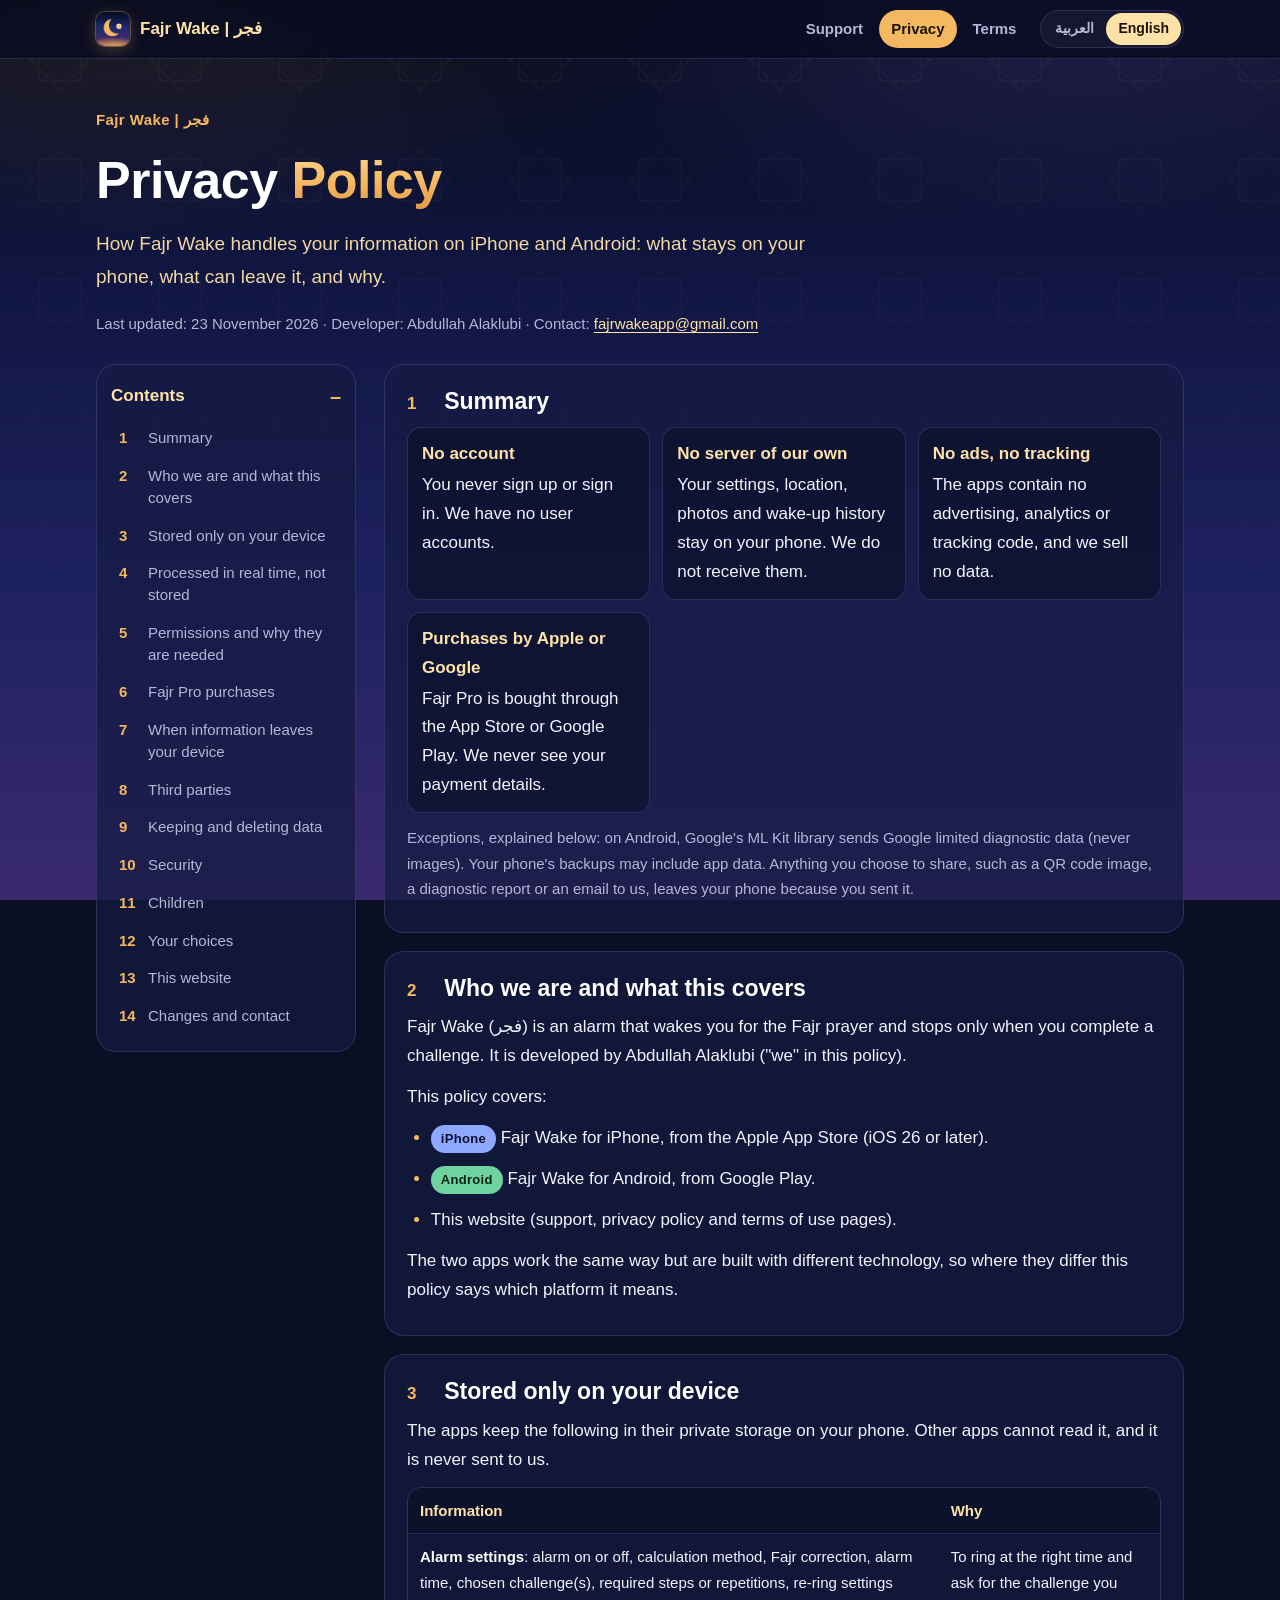
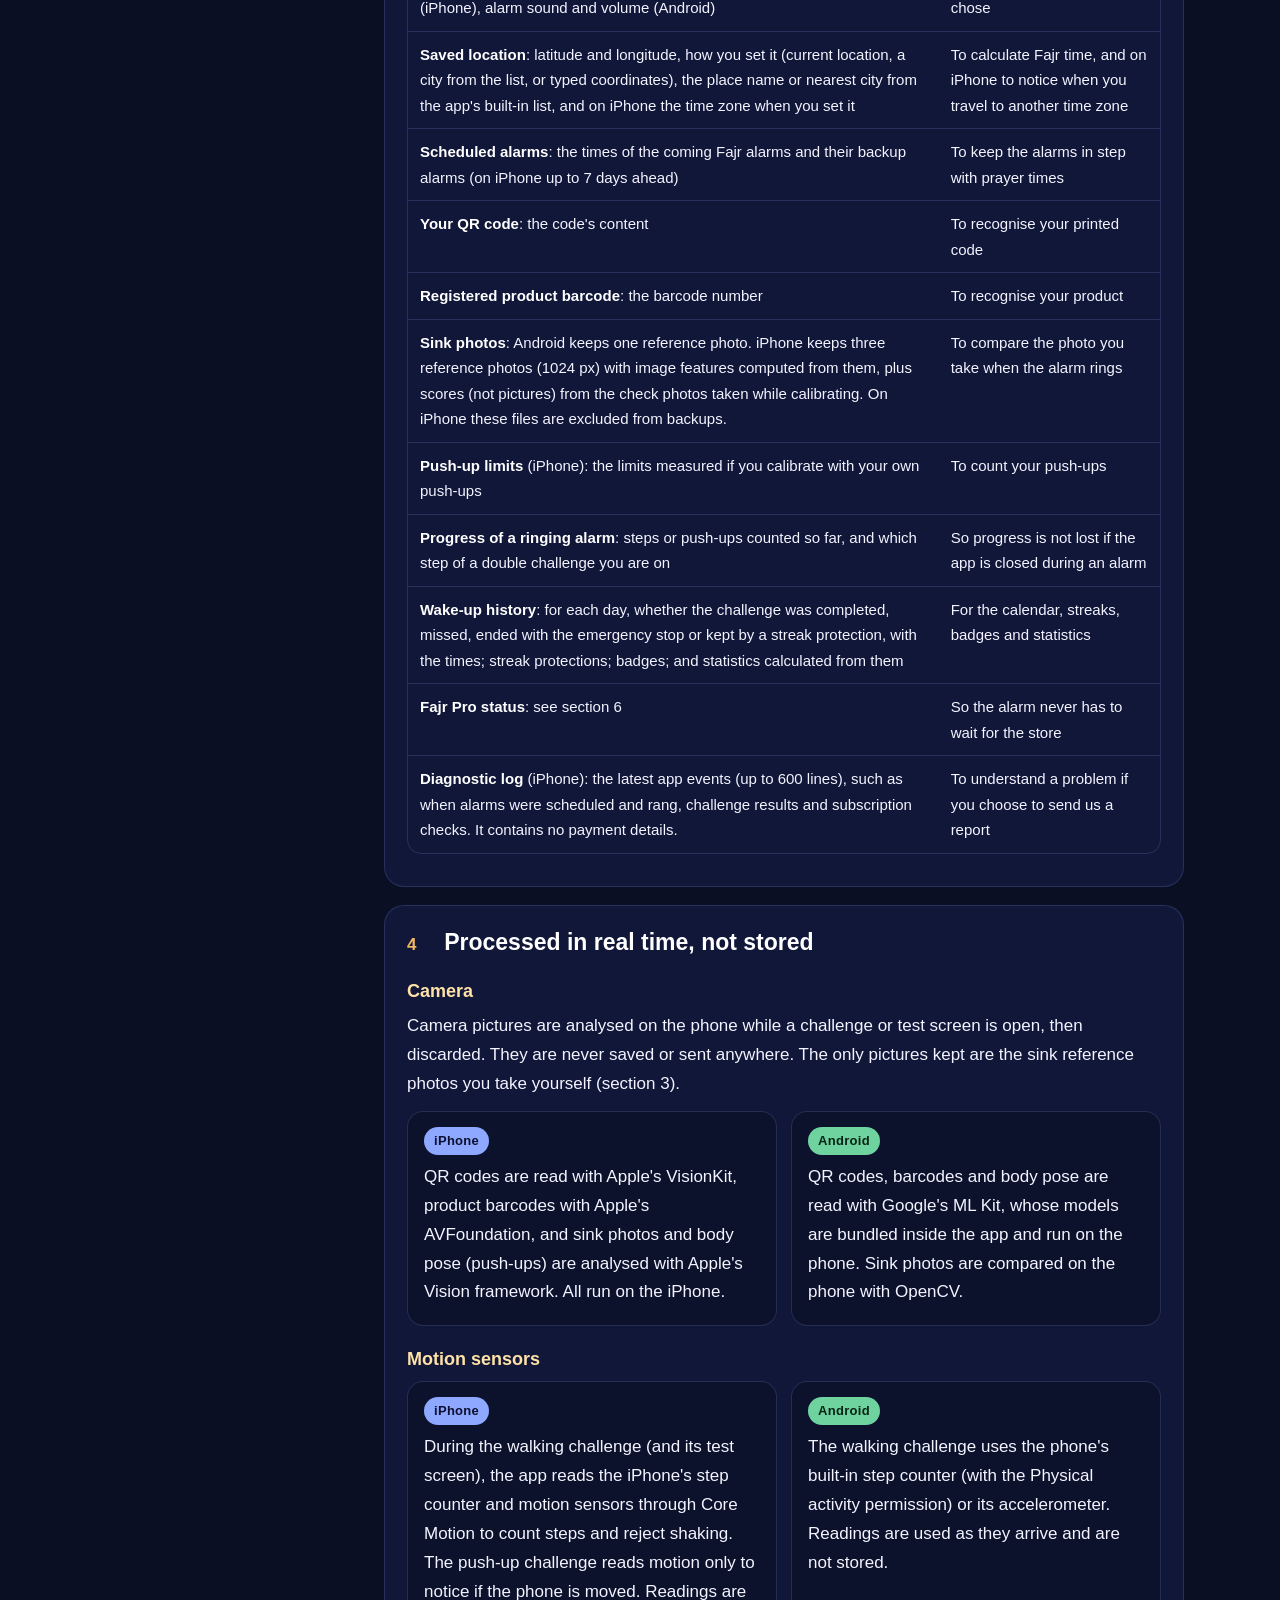
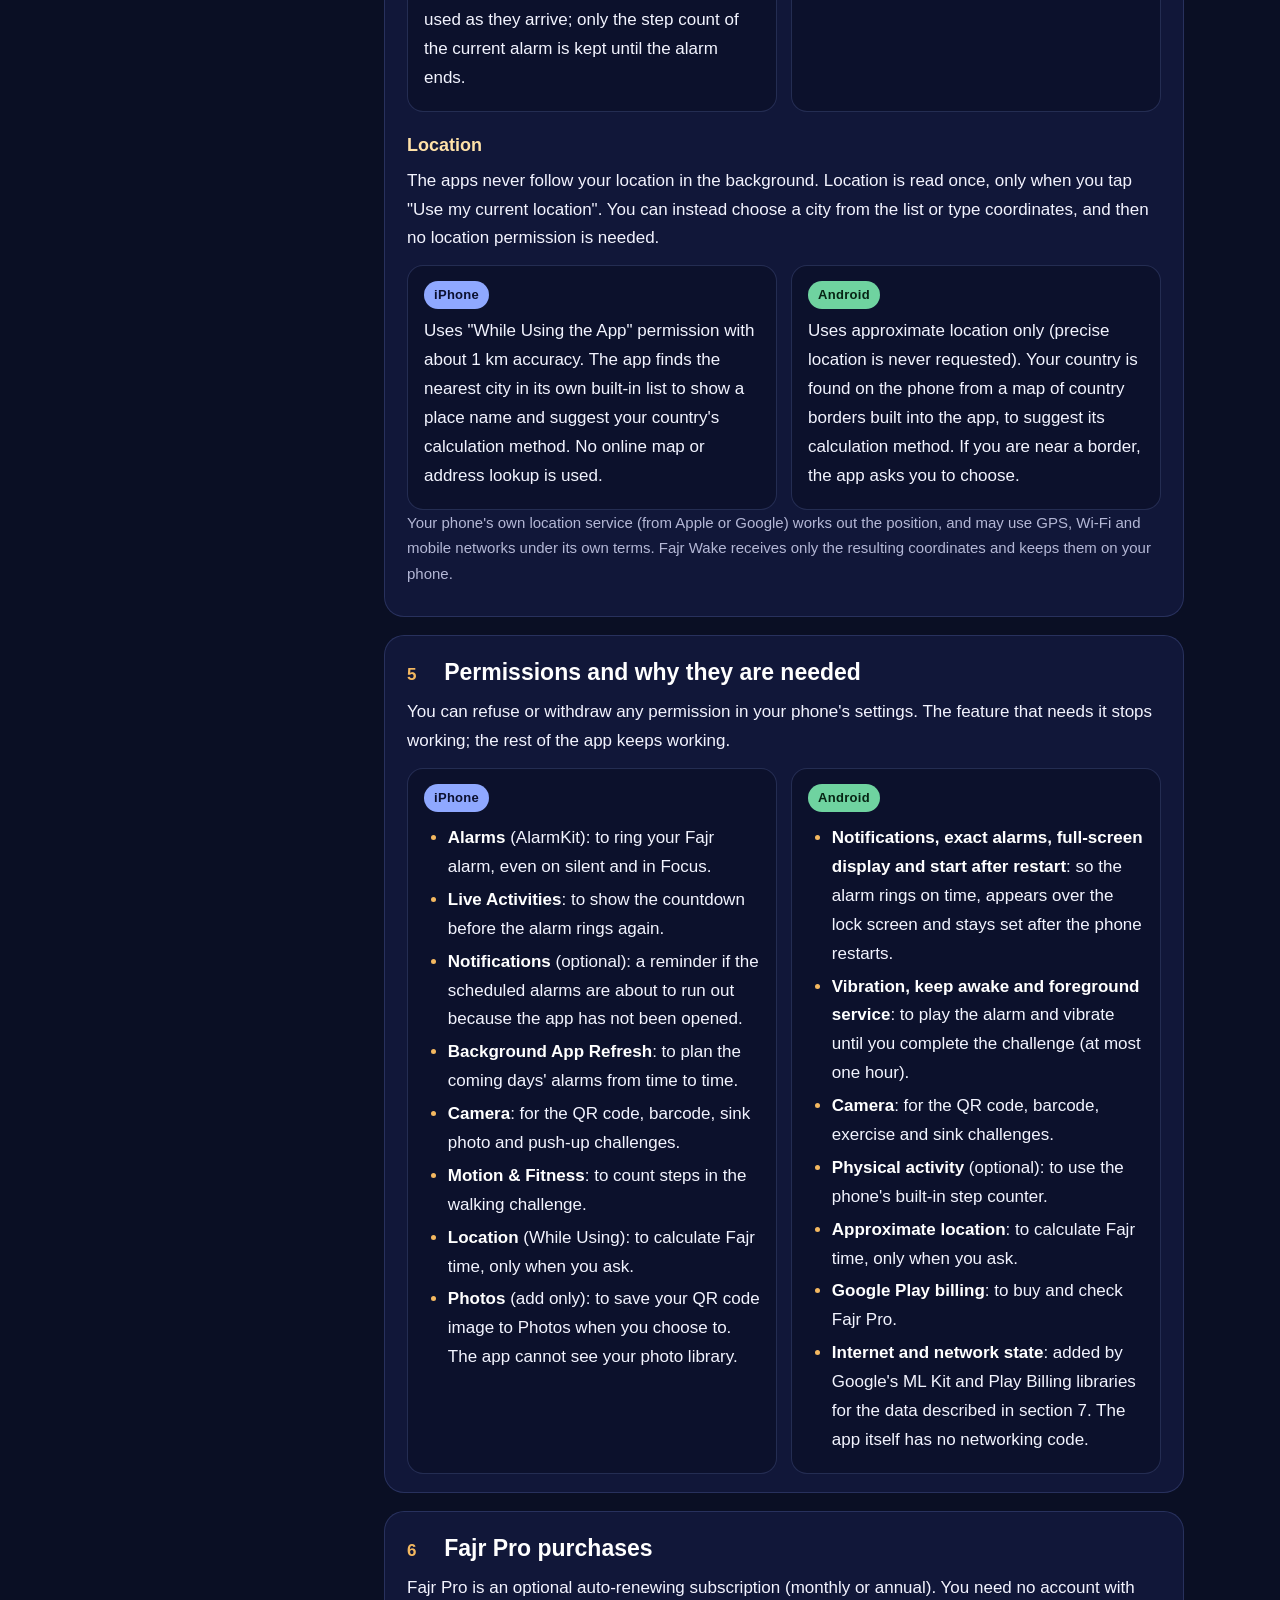
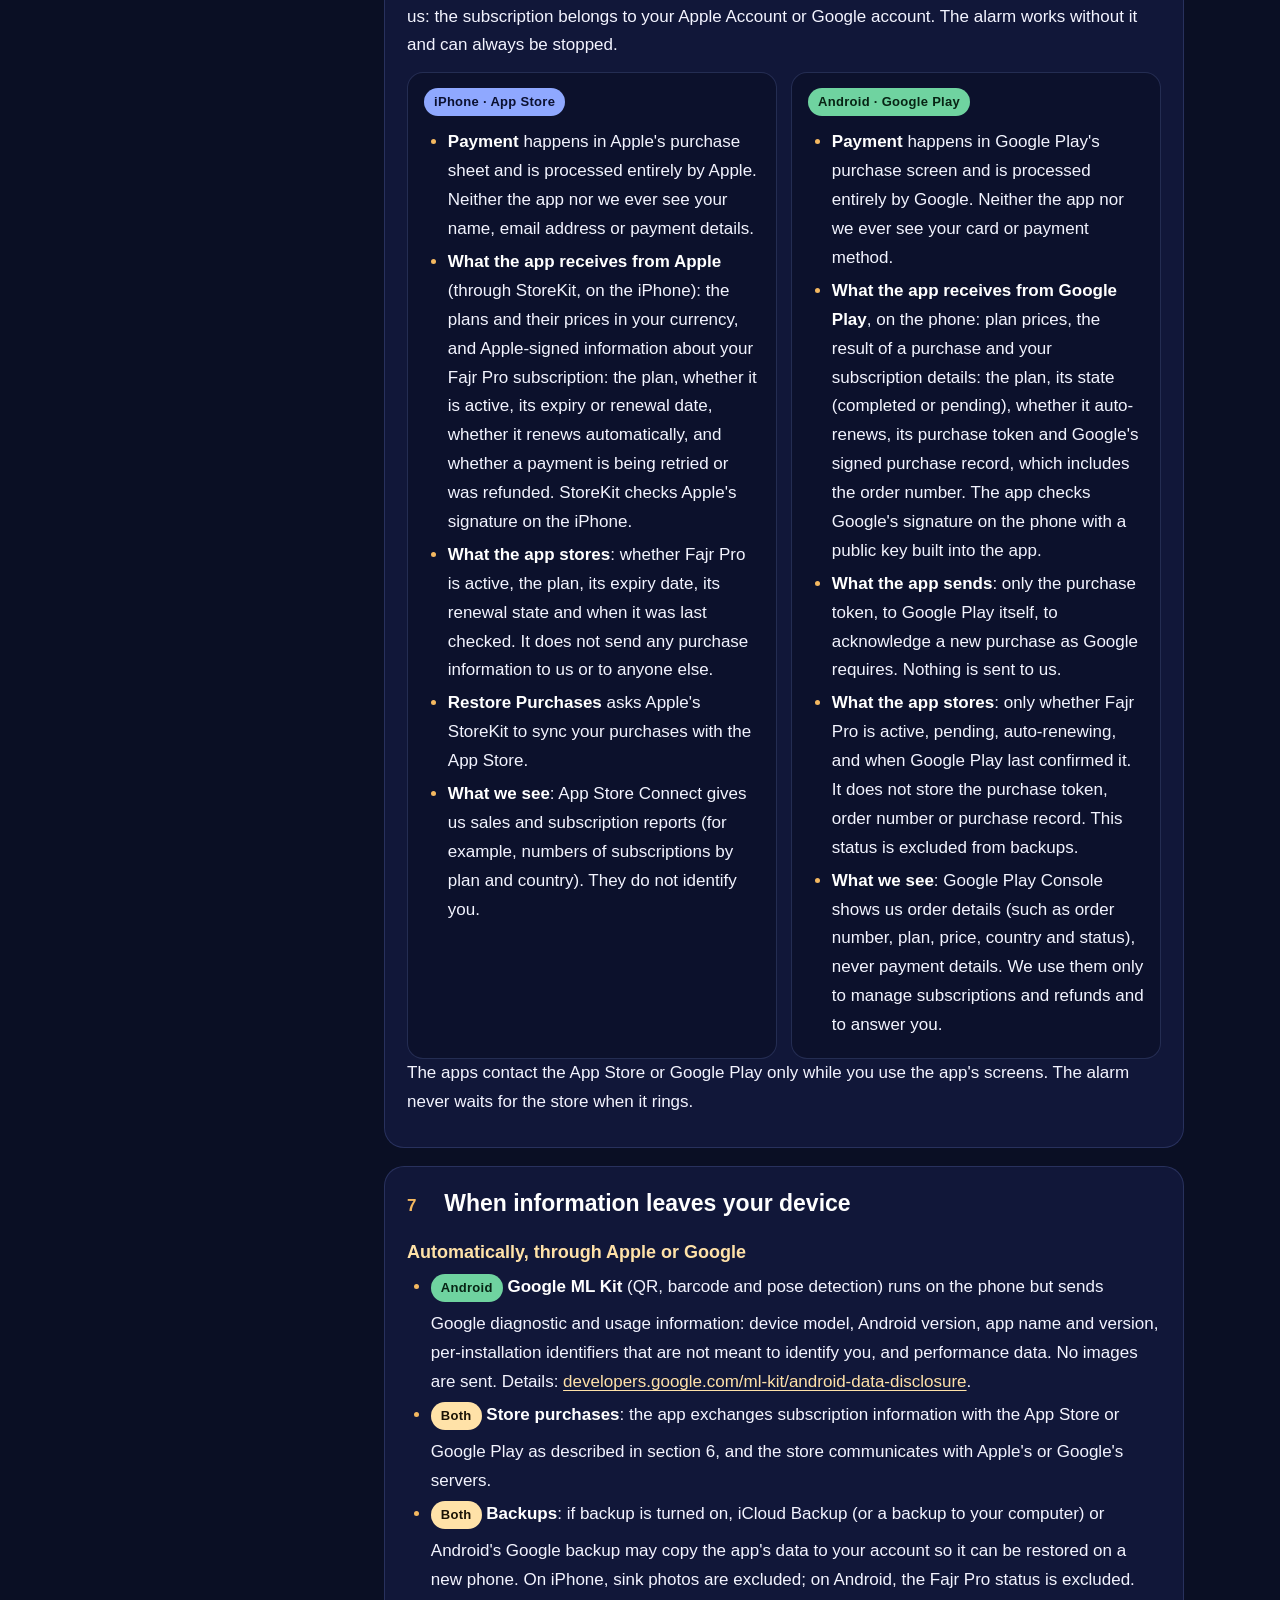
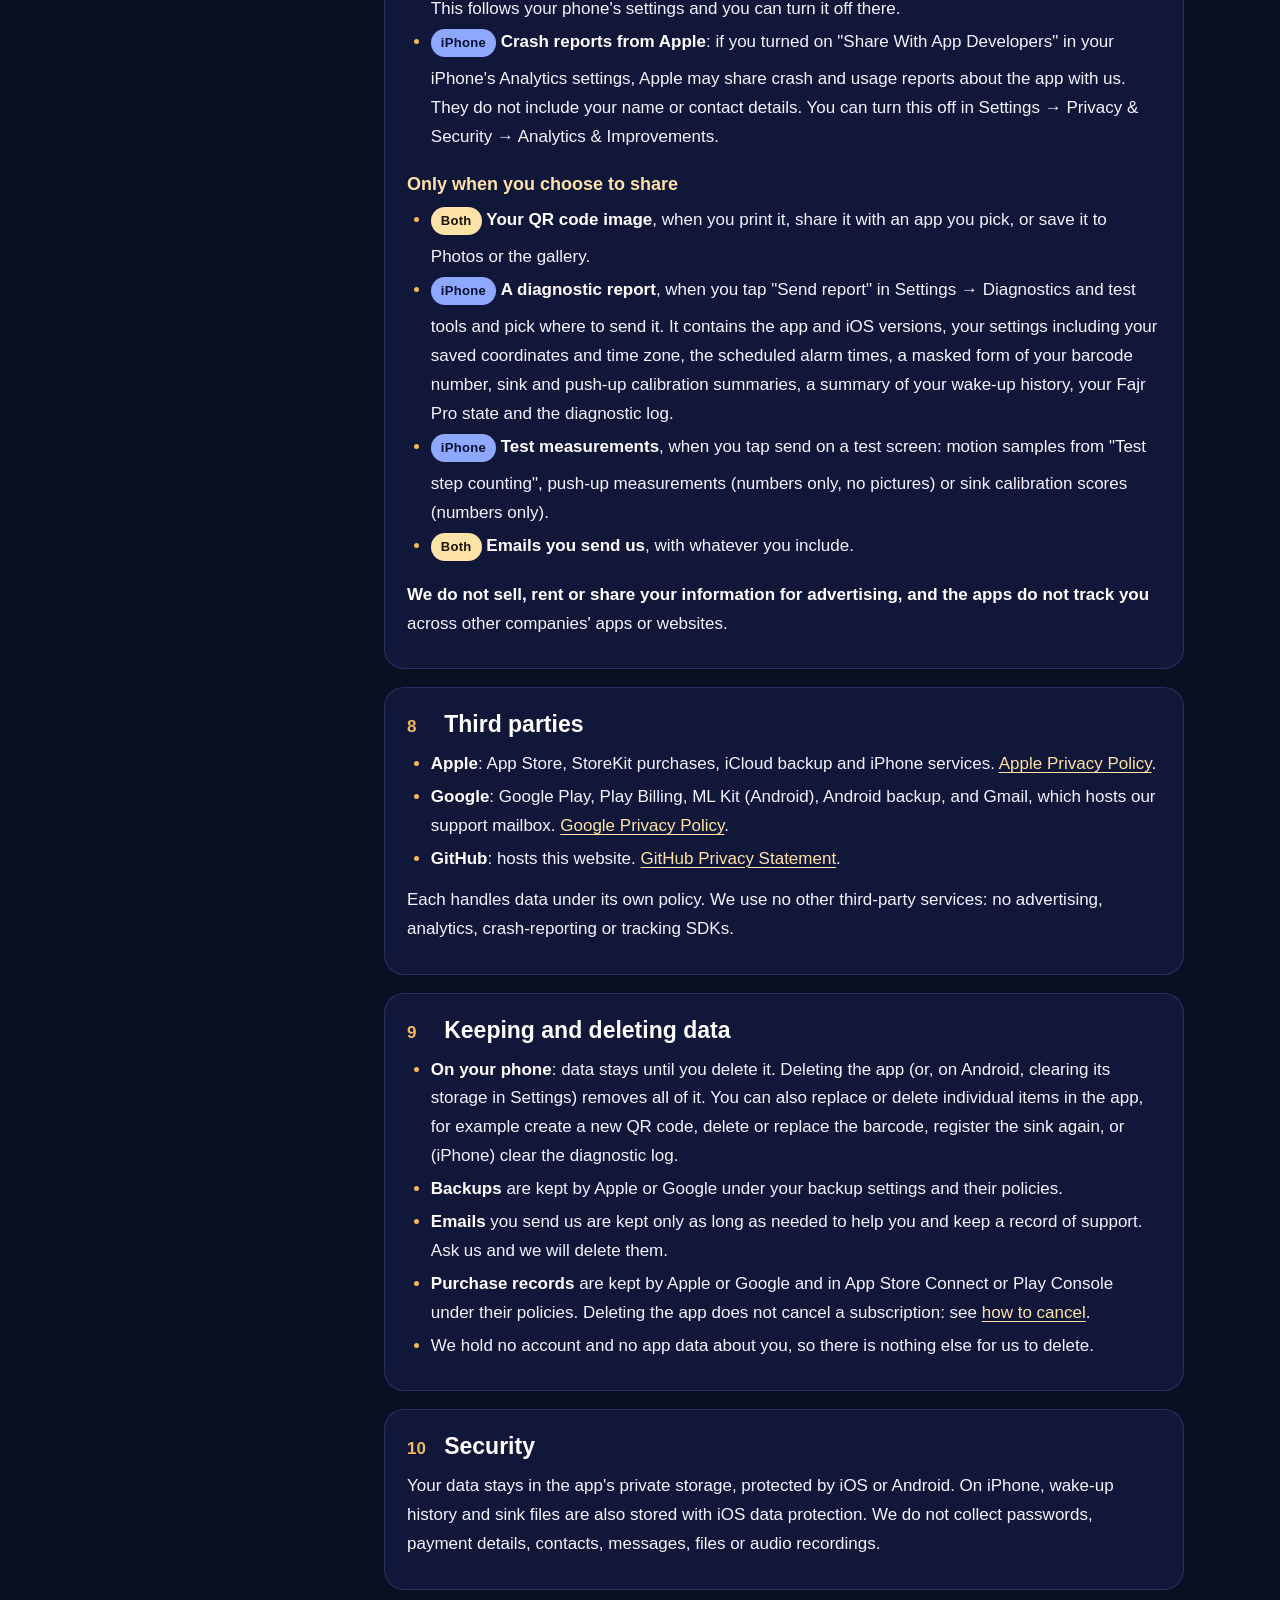
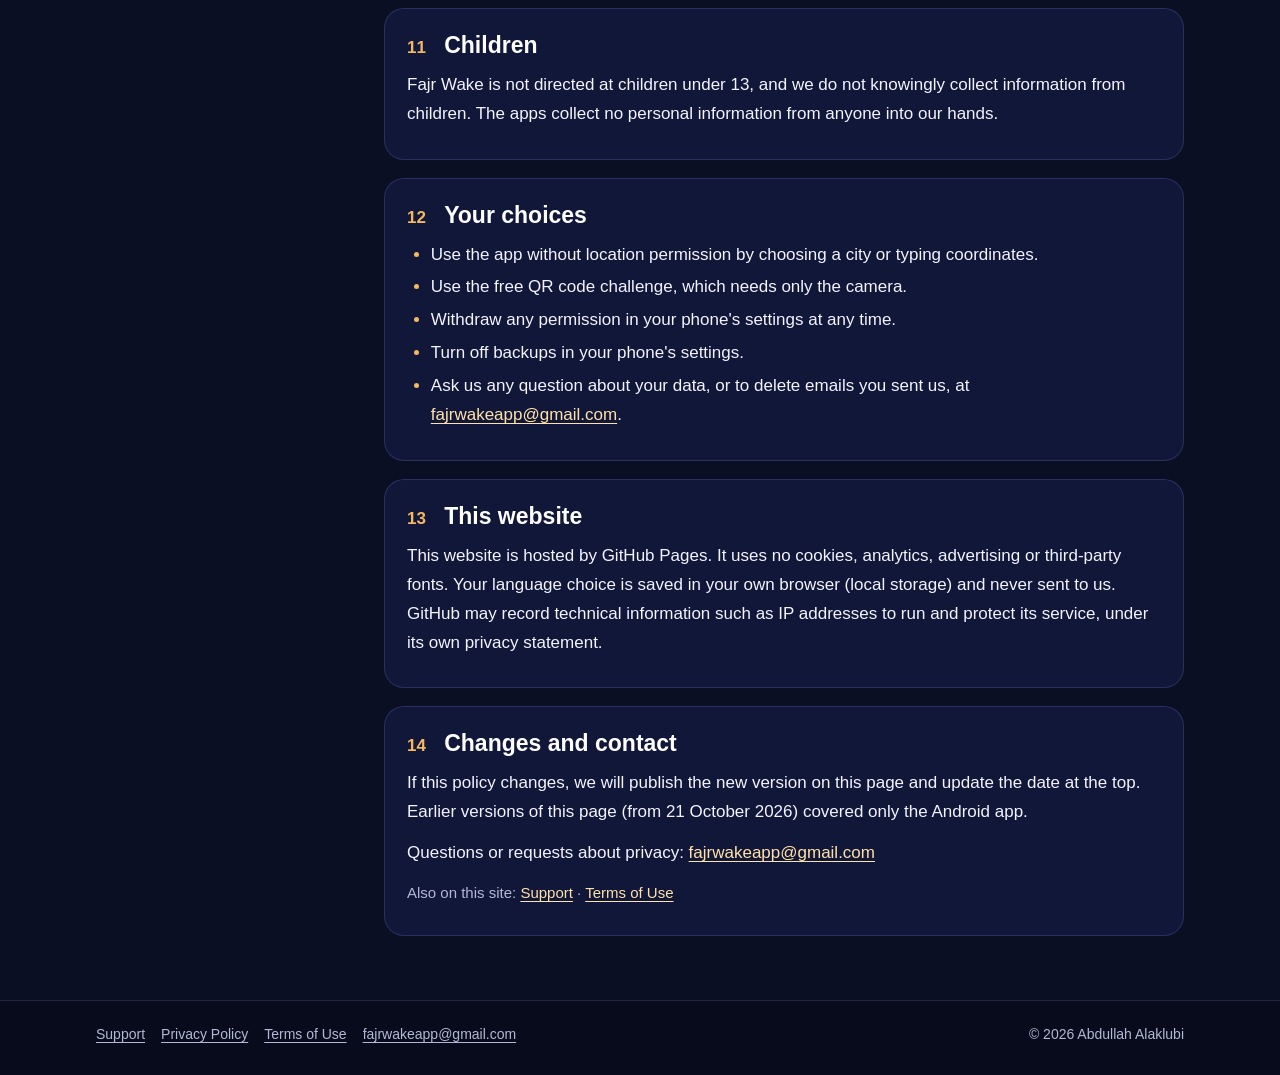
==== privacy/index.html @ 9ce24b2f "Website: support page, iPhone + Android privacy policy, terms of use - /support/: setup, the five ch" ====
<!doctype html>
<html lang="en" dir="ltr" class="no-js" data-title-en="Privacy Policy · Fajr Wake" data-title-ar="سياسة الخصوصية · فجر">
<head>
<meta charset="utf-8">
<meta name="viewport" content="width=device-width, initial-scale=1">
<title>Privacy Policy · Fajr Wake | سياسة الخصوصية · فجر</title>
<meta name="description" content="Privacy policy of Fajr Wake (فجر), the Fajr prayer alarm for iPhone and Android. سياسة الخصوصية لتطبيق منبه فجر على الآيفون وأندرويد.">
<meta name="theme-color" content="#0A0F24">
<link rel="canonical" href="https://abdullahjbnj.github.io/fajrwake-privacy/privacy/">
<link rel="icon" type="image/png" sizes="32x32" href="../assets/icon-32.png">
<link rel="apple-touch-icon" href="../assets/icon-180.png">
<link rel="stylesheet" href="../assets/site.css">
<script src="../assets/site.js"></script>
</head>
<body>
<a class="skip" href="#main"><span data-l="en">Skip to content</span><span data-l="ar" lang="ar">انتقل إلى المحتوى</span></a>
<header class="site-header">
  <div class="bar">
    <a class="brand" href="../" data-internal><img src="../assets/icon-180.png" alt="" width="34" height="34"><span>Fajr Wake <span aria-hidden="true">|</span> <span lang="ar">فجر</span></span></a>
    <nav class="nav" aria-label="Site">
      <a href="../support/" data-internal><span data-l="en">Support</span><span data-l="ar" lang="ar">الدعم</span></a>
      <a href="../privacy/" data-internal aria-current="page"><span data-l="en">Privacy</span><span data-l="ar" lang="ar">الخصوصية</span></a>
      <a href="../terms/" data-internal><span data-l="en">Terms</span><span data-l="ar" lang="ar">الشروط</span></a>
    </nav>
    <div class="lang-switch" role="group" aria-label="Language / اللغة">
      <button type="button" data-set-lang="ar" lang="ar">العربية</button><button type="button" data-set-lang="en" lang="en">English</button>
    </div>
  </div>
</header>

<main id="main">

<!-- ============================== ENGLISH ============================== -->
<div data-l="en" lang="en" dir="ltr">
<section class="hero">
  <p class="eyebrow">Fajr Wake | فجر</p>
  <h1>Privacy <em>Policy</em></h1>
  <p class="lead">How Fajr Wake handles your information on iPhone and Android: what stays on your phone, what can leave it, and why.</p>
  <p class="meta">Last updated: 23 November 2026 · Developer: Abdullah Alaklubi · Contact: <a href="mailto:fajrwakeapp@gmail.com">fajrwakeapp@gmail.com</a></p>
</section>

<div class="layout with-toc">
<details class="toc" open>
  <summary>Contents</summary>
  <ol>
    <li><a href="#en-summary">Summary</a></li>
    <li><a href="#en-scope">Who we are and what this covers</a></li>
    <li><a href="#en-stored">Stored only on your device</a></li>
    <li><a href="#en-realtime">Processed in real time, not stored</a></li>
    <li><a href="#en-permissions">Permissions and why they are needed</a></li>
    <li><a href="#en-purchases">Fajr Pro purchases</a></li>
    <li><a href="#en-leaves">When information leaves your device</a></li>
    <li><a href="#en-third">Third parties</a></li>
    <li><a href="#en-retention">Keeping and deleting data</a></li>
    <li><a href="#en-security">Security</a></li>
    <li><a href="#en-children">Children</a></li>
    <li><a href="#en-choices">Your choices</a></li>
    <li><a href="#en-website">This website</a></li>
    <li><a href="#en-changes">Changes and contact</a></li>
  </ol>
</details>

<div class="content">

<section class="card" id="en-summary">
  <h2><span class="num">1</span>Summary</h2>
  <div class="summary-grid">
    <div><b>No account</b>You never sign up or sign in. We have no user accounts.</div>
    <div><b>No server of our own</b>Your settings, location, photos and wake-up history stay on your phone. We do not receive them.</div>
    <div><b>No ads, no tracking</b>The apps contain no advertising, analytics or tracking code, and we sell no data.</div>
    <div><b>Purchases by Apple or Google</b>Fajr Pro is bought through the App Store or Google Play. We never see your payment details.</div>
  </div>
  <p class="small muted" style="margin-top:12px">Exceptions, explained below: on Android, Google's ML Kit library sends Google limited diagnostic data (never images). Your phone's backups may include app data. Anything you choose to share, such as a QR code image, a diagnostic report or an email to us, leaves your phone because you sent it.</p>
</section>

<section class="card" id="en-scope">
  <h2><span class="num">2</span>Who we are and what this covers</h2>
  <p>Fajr Wake (فجر) is an alarm that wakes you for the Fajr prayer and stops only when you complete a challenge. It is developed by Abdullah Alaklubi ("we" in this policy).</p>
  <p>This policy covers:</p>
  <ul>
    <li><span class="pill ios">iPhone</span> Fajr Wake for iPhone, from the Apple App Store (iOS 26 or later).</li>
    <li><span class="pill android">Android</span> Fajr Wake for Android, from Google Play.</li>
    <li>This website (support, privacy policy and terms of use pages).</li>
  </ul>
  <p>The two apps work the same way but are built with different technology, so where they differ this policy says which platform it means.</p>
</section>

<section class="card" id="en-stored">
  <h2><span class="num">3</span>Stored only on your device</h2>
  <p>The apps keep the following in their private storage on your phone. Other apps cannot read it, and it is never sent to us.</p>
  <div class="tablewrap"><table>
    <thead><tr><th>Information</th><th>Why</th></tr></thead>
    <tbody>
      <tr><td><strong>Alarm settings</strong>: alarm on or off, calculation method, Fajr correction, alarm time, chosen challenge(s), required steps or repetitions, re-ring settings (iPhone), alarm sound and volume (Android)</td><td>To ring at the right time and ask for the challenge you chose</td></tr>
      <tr><td><strong>Saved location</strong>: latitude and longitude, how you set it (current location, a city from the list, or typed coordinates), the place name or nearest city from the app's built-in list, and on iPhone the time zone when you set it</td><td>To calculate Fajr time, and on iPhone to notice when you travel to another time zone</td></tr>
      <tr><td><strong>Scheduled alarms</strong>: the times of the coming Fajr alarms and their backup alarms (on iPhone up to 7 days ahead)</td><td>To keep the alarms in step with prayer times</td></tr>
      <tr><td><strong>Your QR code</strong>: the code's content</td><td>To recognise your printed code</td></tr>
      <tr><td><strong>Registered product barcode</strong>: the barcode number</td><td>To recognise your product</td></tr>
      <tr><td><strong>Sink photos</strong>: Android keeps one reference photo. iPhone keeps three reference photos (1024 px) with image features computed from them, plus scores (not pictures) from the check photos taken while calibrating. On iPhone these files are excluded from backups.</td><td>To compare the photo you take when the alarm rings</td></tr>
      <tr><td><strong>Push-up limits</strong> (iPhone): the limits measured if you calibrate with your own push-ups</td><td>To count your push-ups</td></tr>
      <tr><td><strong>Progress of a ringing alarm</strong>: steps or push-ups counted so far, and which step of a double challenge you are on</td><td>So progress is not lost if the app is closed during an alarm</td></tr>
      <tr><td><strong>Wake-up history</strong>: for each day, whether the challenge was completed, missed, ended with the emergency stop or kept by a streak protection, with the times; streak protections; badges; and statistics calculated from them</td><td>For the calendar, streaks, badges and statistics</td></tr>
      <tr><td><strong>Fajr Pro status</strong>: see section 6</td><td>So the alarm never has to wait for the store</td></tr>
      <tr><td><strong>Diagnostic log</strong> (iPhone): the latest app events (up to 600 lines), such as when alarms were scheduled and rang, challenge results and subscription checks. It contains no payment details.</td><td>To understand a problem if you choose to send us a report</td></tr>
    </tbody>
  </table></div>
</section>

<section class="card" id="en-realtime">
  <h2><span class="num">4</span>Processed in real time, not stored</h2>
  <h3>Camera</h3>
  <p>Camera pictures are analysed on the phone while a challenge or test screen is open, then discarded. They are never saved or sent anywhere. The only pictures kept are the sink reference photos you take yourself (section 3).</p>
  <div class="platforms">
    <div class="platform"><span class="pill ios">iPhone</span><p>QR codes are read with Apple's VisionKit, product barcodes with Apple's AVFoundation, and sink photos and body pose (push-ups) are analysed with Apple's Vision framework. All run on the iPhone.</p></div>
    <div class="platform"><span class="pill android">Android</span><p>QR codes, barcodes and body pose are read with Google's ML Kit, whose models are bundled inside the app and run on the phone. Sink photos are compared on the phone with OpenCV.</p></div>
  </div>
  <h3>Motion sensors</h3>
  <div class="platforms">
    <div class="platform"><span class="pill ios">iPhone</span><p>During the walking challenge (and its test screen), the app reads the iPhone's step counter and motion sensors through Core Motion to count steps and reject shaking. The push-up challenge reads motion only to notice if the phone is moved. Readings are used as they arrive; only the step count of the current alarm is kept until the alarm ends.</p></div>
    <div class="platform"><span class="pill android">Android</span><p>The walking challenge uses the phone's built-in step counter (with the Physical activity permission) or its accelerometer. Readings are used as they arrive and are not stored.</p></div>
  </div>
  <h3>Location</h3>
  <p>The apps never follow your location in the background. Location is read once, only when you tap "Use my current location". You can instead choose a city from the list or type coordinates, and then no location permission is needed.</p>
  <div class="platforms">
    <div class="platform"><span class="pill ios">iPhone</span><p>Uses "While Using the App" permission with about 1 km accuracy. The app finds the nearest city in its own built-in list to show a place name and suggest your country's calculation method. No online map or address lookup is used.</p></div>
    <div class="platform"><span class="pill android">Android</span><p>Uses approximate location only (precise location is never requested). Your country is found on the phone from a map of country borders built into the app, to suggest its calculation method. If you are near a border, the app asks you to choose.</p></div>
  </div>
  <p class="small muted">Your phone's own location service (from Apple or Google) works out the position, and may use GPS, Wi-Fi and mobile networks under its own terms. Fajr Wake receives only the resulting coordinates and keeps them on your phone.</p>
</section>

<section class="card" id="en-permissions">
  <h2><span class="num">5</span>Permissions and why they are needed</h2>
  <p>You can refuse or withdraw any permission in your phone's settings. The feature that needs it stops working; the rest of the app keeps working.</p>
  <div class="platforms">
    <div class="platform"><span class="pill ios">iPhone</span>
      <ul>
        <li><strong>Alarms</strong> (AlarmKit): to ring your Fajr alarm, even on silent and in Focus.</li>
        <li><strong>Live Activities</strong>: to show the countdown before the alarm rings again.</li>
        <li><strong>Notifications</strong> (optional): a reminder if the scheduled alarms are about to run out because the app has not been opened.</li>
        <li><strong>Background App Refresh</strong>: to plan the coming days' alarms from time to time.</li>
        <li><strong>Camera</strong>: for the QR code, barcode, sink photo and push-up challenges.</li>
        <li><strong>Motion &amp; Fitness</strong>: to count steps in the walking challenge.</li>
        <li><strong>Location</strong> (While Using): to calculate Fajr time, only when you ask.</li>
        <li><strong>Photos</strong> (add only): to save your QR code image to Photos when you choose to. The app cannot see your photo library.</li>
      </ul>
    </div>
    <div class="platform"><span class="pill android">Android</span>
      <ul>
        <li><strong>Notifications, exact alarms, full-screen display and start after restart</strong>: so the alarm rings on time, appears over the lock screen and stays set after the phone restarts.</li>
        <li><strong>Vibration, keep awake and foreground service</strong>: to play the alarm and vibrate until you complete the challenge (at most one hour).</li>
        <li><strong>Camera</strong>: for the QR code, barcode, exercise and sink challenges.</li>
        <li><strong>Physical activity</strong> (optional): to use the phone's built-in step counter.</li>
        <li><strong>Approximate location</strong>: to calculate Fajr time, only when you ask.</li>
        <li><strong>Google Play billing</strong>: to buy and check Fajr Pro.</li>
        <li><strong>Internet and network state</strong>: added by Google's ML Kit and Play Billing libraries for the data described in section 7. The app itself has no networking code.</li>
      </ul>
    </div>
  </div>
</section>

<section class="card" id="en-purchases">
  <h2><span class="num">6</span>Fajr Pro purchases</h2>
  <p>Fajr Pro is an optional auto-renewing subscription (monthly or annual). You need no account with us: the subscription belongs to your Apple Account or Google account. The alarm works without it and can always be stopped.</p>
  <div class="platforms">
    <div class="platform"><span class="pill ios">iPhone · App Store</span>
      <ul>
        <li><strong>Payment</strong> happens in Apple's purchase sheet and is processed entirely by Apple. Neither the app nor we ever see your name, email address or payment details.</li>
        <li><strong>What the app receives from Apple</strong> (through StoreKit, on the iPhone): the plans and their prices in your currency, and Apple-signed information about your Fajr Pro subscription: the plan, whether it is active, its expiry or renewal date, whether it renews automatically, and whether a payment is being retried or was refunded. StoreKit checks Apple's signature on the iPhone.</li>
        <li><strong>What the app stores</strong>: whether Fajr Pro is active, the plan, its expiry date, its renewal state and when it was last checked. It does not send any purchase information to us or to anyone else.</li>
        <li><strong>Restore Purchases</strong> asks Apple's StoreKit to sync your purchases with the App Store.</li>
        <li><strong>What we see</strong>: App Store Connect gives us sales and subscription reports (for example, numbers of subscriptions by plan and country). They do not identify you.</li>
      </ul>
    </div>
    <div class="platform"><span class="pill android">Android · Google Play</span>
      <ul>
        <li><strong>Payment</strong> happens in Google Play's purchase screen and is processed entirely by Google. Neither the app nor we ever see your card or payment method.</li>
        <li><strong>What the app receives from Google Play</strong>, on the phone: plan prices, the result of a purchase and your subscription details: the plan, its state (completed or pending), whether it auto-renews, its purchase token and Google's signed purchase record, which includes the order number. The app checks Google's signature on the phone with a public key built into the app.</li>
        <li><strong>What the app sends</strong>: only the purchase token, to Google Play itself, to acknowledge a new purchase as Google requires. Nothing is sent to us.</li>
        <li><strong>What the app stores</strong>: only whether Fajr Pro is active, pending, auto-renewing, and when Google Play last confirmed it. It does not store the purchase token, order number or purchase record. This status is excluded from backups.</li>
        <li><strong>What we see</strong>: Google Play Console shows us order details (such as order number, plan, price, country and status), never payment details. We use them only to manage subscriptions and refunds and to answer you.</li>
      </ul>
    </div>
  </div>
  <p>The apps contact the App Store or Google Play only while you use the app's screens. The alarm never waits for the store when it rings.</p>
</section>

<section class="card" id="en-leaves">
  <h2><span class="num">7</span>When information leaves your device</h2>
  <h3>Automatically, through Apple or Google</h3>
  <ul>
    <li><span class="pill android">Android</span> <strong>Google ML Kit</strong> (QR, barcode and pose detection) runs on the phone but sends Google diagnostic and usage information: device model, Android version, app name and version, per-installation identifiers that are not meant to identify you, and performance data. No images are sent. Details: <a href="https://developers.google.com/ml-kit/android-data-disclosure">developers.google.com/ml-kit/android-data-disclosure</a>.</li>
    <li><span class="pill both">Both</span> <strong>Store purchases</strong>: the app exchanges subscription information with the App Store or Google Play as described in section 6, and the store communicates with Apple's or Google's servers.</li>
    <li><span class="pill both">Both</span> <strong>Backups</strong>: if backup is turned on, iCloud Backup (or a backup to your computer) or Android's Google backup may copy the app's data to your account so it can be restored on a new phone. On iPhone, sink photos are excluded; on Android, the Fajr Pro status is excluded. This follows your phone's settings and you can turn it off there.</li>
    <li><span class="pill ios">iPhone</span> <strong>Crash reports from Apple</strong>: if you turned on "Share With App Developers" in your iPhone's Analytics settings, Apple may share crash and usage reports about the app with us. They do not include your name or contact details. You can turn this off in Settings → Privacy &amp; Security → Analytics &amp; Improvements.</li>
  </ul>
  <h3>Only when you choose to share</h3>
  <ul>
    <li><span class="pill both">Both</span> <strong>Your QR code image</strong>, when you print it, share it with an app you pick, or save it to Photos or the gallery.</li>
    <li><span class="pill ios">iPhone</span> <strong>A diagnostic report</strong>, when you tap "Send report" in Settings → Diagnostics and test tools and pick where to send it. It contains the app and iOS versions, your settings including your saved coordinates and time zone, the scheduled alarm times, a masked form of your barcode number, sink and push-up calibration summaries, a summary of your wake-up history, your Fajr Pro state and the diagnostic log.</li>
    <li><span class="pill ios">iPhone</span> <strong>Test measurements</strong>, when you tap send on a test screen: motion samples from "Test step counting", push-up measurements (numbers only, no pictures) or sink calibration scores (numbers only).</li>
    <li><span class="pill both">Both</span> <strong>Emails you send us</strong>, with whatever you include.</li>
  </ul>
  <p><strong>We do not sell, rent or share your information for advertising, and the apps do not track you</strong> across other companies' apps or websites.</p>
</section>

<section class="card" id="en-third">
  <h2><span class="num">8</span>Third parties</h2>
  <ul>
    <li><strong>Apple</strong>: App Store, StoreKit purchases, iCloud backup and iPhone services. <a href="https://www.apple.com/legal/privacy/">Apple Privacy Policy</a>.</li>
    <li><strong>Google</strong>: Google Play, Play Billing, ML Kit (Android), Android backup, and Gmail, which hosts our support mailbox. <a href="https://policies.google.com/privacy">Google Privacy Policy</a>.</li>
    <li><strong>GitHub</strong>: hosts this website. <a href="https://docs.github.com/en/site-policy/privacy-policies/github-general-privacy-statement">GitHub Privacy Statement</a>.</li>
  </ul>
  <p>Each handles data under its own policy. We use no other third-party services: no advertising, analytics, crash-reporting or tracking SDKs.</p>
</section>

<section class="card" id="en-retention">
  <h2><span class="num">9</span>Keeping and deleting data</h2>
  <ul>
    <li><strong>On your phone</strong>: data stays until you delete it. Deleting the app (or, on Android, clearing its storage in Settings) removes all of it. You can also replace or delete individual items in the app, for example create a new QR code, delete or replace the barcode, register the sink again, or (iPhone) clear the diagnostic log.</li>
    <li><strong>Backups</strong> are kept by Apple or Google under your backup settings and their policies.</li>
    <li><strong>Emails</strong> you send us are kept only as long as needed to help you and keep a record of support. Ask us and we will delete them.</li>
    <li><strong>Purchase records</strong> are kept by Apple or Google and in App Store Connect or Play Console under their policies. Deleting the app does not cancel a subscription: see <a href="../support/#en-manage" data-internal>how to cancel</a>.</li>
    <li>We hold no account and no app data about you, so there is nothing else for us to delete.</li>
  </ul>
</section>

<section class="card" id="en-security">
  <h2><span class="num">10</span>Security</h2>
  <p>Your data stays in the app's private storage, protected by iOS or Android. On iPhone, wake-up history and sink files are also stored with iOS data protection. We do not collect passwords, payment details, contacts, messages, files or audio recordings.</p>
</section>

<section class="card" id="en-children">
  <h2><span class="num">11</span>Children</h2>
  <p>Fajr Wake is not directed at children under 13, and we do not knowingly collect information from children. The apps collect no personal information from anyone into our hands.</p>
</section>

<section class="card" id="en-choices">
  <h2><span class="num">12</span>Your choices</h2>
  <ul>
    <li>Use the app without location permission by choosing a city or typing coordinates.</li>
    <li>Use the free QR code challenge, which needs only the camera.</li>
    <li>Withdraw any permission in your phone's settings at any time.</li>
    <li>Turn off backups in your phone's settings.</li>
    <li>Ask us any question about your data, or to delete emails you sent us, at <a href="mailto:fajrwakeapp@gmail.com">fajrwakeapp@gmail.com</a>.</li>
  </ul>
</section>

<section class="card" id="en-website">
  <h2><span class="num">13</span>This website</h2>
  <p>This website is hosted by GitHub Pages. It uses no cookies, analytics, advertising or third-party fonts. Your language choice is saved in your own browser (local storage) and never sent to us. GitHub may record technical information such as IP addresses to run and protect its service, under its own privacy statement.</p>
</section>

<section class="card" id="en-changes">
  <h2><span class="num">14</span>Changes and contact</h2>
  <p>If this policy changes, we will publish the new version on this page and update the date at the top. Earlier versions of this page (from 21 October 2026) covered only the Android app.</p>
  <p>Questions or requests about privacy: <a href="mailto:fajrwakeapp@gmail.com">fajrwakeapp@gmail.com</a></p>
  <p class="small muted">Also on this site: <a href="../support/" data-internal>Support</a> · <a href="../terms/" data-internal>Terms of Use</a></p>
</section>

</div>
</div>
</div>

<!-- ============================== ARABIC ============================== -->
<div data-l="ar" lang="ar" dir="rtl">
<section class="hero">
  <p class="eyebrow">فجر | Fajr Wake</p>
  <h1>سياسة <em>الخصوصية</em></h1>
  <p class="lead">كيف يتعامل تطبيق «فجر» مع معلوماتك على الآيفون وأندرويد: ما يبقى في هاتفك، وما قد يغادره، ولماذا.</p>
  <p class="meta">آخر تحديث: ٢٣ نوفمبر ٢٠٢٦<br>المطوّر: <span lang="en" dir="ltr">Abdullah Alaklubi</span><br>للتواصل: <a href="mailto:fajrwakeapp@gmail.com" class="ltr">fajrwakeapp@gmail.com</a></p>
</section>

<div class="layout with-toc">
<details class="toc" open>
  <summary>المحتويات</summary>
  <ol>
    <li><a href="#ar-summary">الخلاصة</a></li>
    <li><a href="#ar-scope">من نحن وما تشمله السياسة</a></li>
    <li><a href="#ar-stored">ما يُحفظ على هاتفك فقط</a></li>
    <li><a href="#ar-realtime">ما يُعالَج لحظيًا ولا يُحفظ</a></li>
    <li><a href="#ar-permissions">الأذونات ولماذا نحتاجها</a></li>
    <li><a href="#ar-purchases">مشتريات فجر Pro</a></li>
    <li><a href="#ar-leaves">متى تغادر المعلومات هاتفك</a></li>
    <li><a href="#ar-third">الجهات الخارجية</a></li>
    <li><a href="#ar-retention">الاحتفاظ بالبيانات وحذفها</a></li>
    <li><a href="#ar-security">الأمان</a></li>
    <li><a href="#ar-children">الأطفال</a></li>
    <li><a href="#ar-choices">خياراتك</a></li>
    <li><a href="#ar-website">هذا الموقع</a></li>
    <li><a href="#ar-changes">التغييرات والتواصل</a></li>
  </ol>
</details>

<div class="content">

<section class="card" id="ar-summary">
  <h2><span class="num">١</span>الخلاصة</h2>
  <div class="summary-grid">
    <div><b>بلا حساب</b>لا تسجيل ولا تسجيل دخول، وليس لدينا حسابات مستخدمين.</div>
    <div><b>بلا خادم خاص بنا</b>إعداداتك وموقعك وصورك وسجل استيقاظك تبقى في هاتفك، ولا نستلمها.</div>
    <div><b>بلا إعلانات ولا تتبّع</b>لا يحتوي التطبيقان على أي شيفرة إعلانات أو تحليلات أو تتبّع، ولا نبيع أي بيانات.</div>
    <div><b>الشراء عبر Apple أو Google</b>يُشترى فجر Pro من App Store أو Google Play، ولا نرى بيانات الدفع أبدًا.</div>
  </div>
  <p class="small muted" style="margin-top:12px">استثناءات موضّحة أدناه: على أندرويد ترسل مكتبة ML Kit من Google بيانات تشخيصية محدودة إلى Google (ولا ترسل الصور أبدًا). وقد تتضمن النسخ الاحتياطية لهاتفك بيانات التطبيق. وما تختار مشاركته بنفسك، كصورة رمز QR أو تقرير تشخيص أو رسالة بريد إلينا، يغادر هاتفك لأنك أرسلته.</p>
</section>

<section class="card" id="ar-scope">
  <h2><span class="num">٢</span>من نحن وما تشمله السياسة</h2>
  <p>«فجر» (<span lang="en" dir="ltr">Fajr Wake</span>) منبّه يوقظك لصلاة الفجر ولا يتوقف إلا عندما تُكمل تحديًا. يطوّره <span lang="en" dir="ltr">Abdullah Alaklubi</span> («نحن» في هذه السياسة).</p>
  <p>تشمل هذه السياسة:</p>
  <ul>
    <li><span class="pill ios">آيفون</span> تطبيق «فجر» للآيفون من متجر Apple App Store (يعمل على iOS 26 أو أحدث).</li>
    <li><span class="pill android">أندرويد</span> تطبيق «فجر» لأندرويد من Google Play.</li>
    <li>هذا الموقع (صفحات الدعم وسياسة الخصوصية وشروط الاستخدام).</li>
  </ul>
  <p>يعمل التطبيقان بالطريقة نفسها لكنهما مبنيّان بتقنيات مختلفة، فحيث يختلفان تذكر السياسة المنصّة المقصودة.</p>
</section>

<section class="card" id="ar-stored">
  <h2><span class="num">٣</span>ما يُحفظ على هاتفك فقط</h2>
  <p>يحفظ التطبيقان ما يلي في مساحتهما الخاصة على هاتفك، ولا تستطيع التطبيقات الأخرى قراءته، ولا يُرسل إلينا أبدًا.</p>
  <div class="tablewrap"><table>
    <thead><tr><th>المعلومة</th><th>الغرض</th></tr></thead>
    <tbody>
      <tr><td><strong>إعدادات المنبه</strong>: تشغيل المنبه أو إيقافه، وطريقة الحساب، وتصحيح وقت الفجر، ووقت المنبه، والتحدي أو التحديان المختاران، وعدد الخطوات أو التكرارات، وإعدادات معاودة الرنين (آيفون)، وصوت المنبه ومستواه (أندرويد)</td><td>ليرن المنبه في وقته ويطلب التحدي الذي اخترته</td></tr>
      <tr><td><strong>الموقع المحفوظ</strong>: خط العرض وخط الطول، وكيف حددته (موقعك الحالي أو مدينة من القائمة أو إحداثيات كتبتها)، واسم المكان أو أقرب مدينة من القائمة المضمّنة في التطبيق، وعلى الآيفون المنطقة الزمنية وقت تحديده</td><td>لحساب وقت الفجر، وعلى الآيفون لملاحظة انتقالك إلى منطقة زمنية أخرى</td></tr>
      <tr><td><strong>المنبهات المجدولة</strong>: أوقات منبهات الفجر القادمة ومنبهاتها الاحتياطية (على الآيفون حتى ٧ أيام مقدمًا)</td><td>لإبقاء المنبهات متوافقة مع أوقات الصلاة</td></tr>
      <tr><td><strong>رمز QR الخاص بك</strong>: محتوى الرمز</td><td>للتعرّف على رمزك المطبوع</td></tr>
      <tr><td><strong>باركود المنتج المسجّل</strong>: رقم الباركود</td><td>للتعرّف على منتجك</td></tr>
      <tr><td><strong>صور المغسلة</strong>: يحفظ أندرويد صورة مرجعية واحدة. ويحفظ الآيفون ثلاث صور مرجعية (بعرض ١٠٢٤ بكسل) مع خصائص صورية محسوبة منها، ونتائج رقمية (لا صورًا) لصور الفحص الملتقطة أثناء المعايرة. وعلى الآيفون تُستثنى هذه الملفات من النسخ الاحتياطي.</td><td>لمقارنة الصورة التي تلتقطها عند رنين المنبه</td></tr>
      <tr><td><strong>حدود تمارين الضغط</strong> (آيفون): الحدود المقيسة إن أجريت المعايرة بتمارينك</td><td>لعدّ تمارين الضغط</td></tr>
      <tr><td><strong>تقدّم المنبه أثناء رنينه</strong>: الخطوات أو التمارين المحسوبة حتى الآن، والمرحلة الحالية من التحدي المزدوج</td><td>حتى لا يضيع التقدّم إن أُغلق التطبيق أثناء المنبه</td></tr>
      <tr><td><strong>سجل الاستيقاظ</strong>: لكل يوم، هل اكتمل التحدي أم فات أم أُنهي بالإيقاف الطارئ أم حُمي بحماية السلسلة، مع الأوقات؛ وحمايات السلسلة؛ والأوسمة؛ والإحصاءات المحسوبة منها</td><td>للتقويم والسلسلة والأوسمة والإحصاءات</td></tr>
      <tr><td><strong>حالة اشتراك فجر Pro</strong>: انظر القسم ٦</td><td>حتى لا ينتظر المنبه المتجر أبدًا</td></tr>
      <tr><td><strong>سجل التشخيص</strong> (آيفون): أحدث أحداث التطبيق (حتى ٦٠٠ سطر)، مثل وقت جدولة المنبهات ورنينها ونتائج التحديات وفحوص الاشتراك. لا يحتوي على أي بيانات دفع.</td><td>لفهم أي مشكلة إن اخترت إرسال تقرير إلينا</td></tr>
    </tbody>
  </table></div>
</section>

<section class="card" id="ar-realtime">
  <h2><span class="num">٤</span>ما يُعالَج لحظيًا ولا يُحفظ</h2>
  <h3>الكاميرا</h3>
  <p>تُحلَّل صور الكاميرا على الهاتف ما دامت شاشة التحدي أو الاختبار مفتوحة، ثم تُهمَل، فلا تُحفظ ولا تُرسل إلى أي جهة. الصور الوحيدة المحفوظة هي صور المغسلة المرجعية التي تلتقطها بنفسك (القسم ٣).</p>
  <div class="platforms">
    <div class="platform"><span class="pill ios">آيفون</span><p>تُقرأ رموز QR بإطار VisionKit من Apple، وباركود المنتجات بإطار AVFoundation من Apple، وتُحلَّل صور المغسلة ووضعية الجسم (تمارين الضغط) بإطار Vision من Apple. وكلها تعمل على الآيفون نفسه.</p></div>
    <div class="platform"><span class="pill android">أندرويد</span><p>تُقرأ رموز QR والباركود ووضعية الجسم بمكتبة ML Kit من Google، ونماذجها مضمّنة داخل التطبيق وتعمل على الهاتف. وتُقارَن صور المغسلة على الهاتف بمكتبة OpenCV.</p></div>
  </div>
  <h3>مستشعرات الحركة</h3>
  <div class="platforms">
    <div class="platform"><span class="pill ios">آيفون</span><p>أثناء تحدي المشي (وشاشة تجربته)، يقرأ التطبيق عدّاد الخطوات ومستشعرات الحركة في الآيفون عبر Core Motion ليعدّ الخطوات ويرفض الهزّ. ويقرأ تحدي الضغط الحركة فقط ليلاحظ تحريك الهاتف. تُستخدم القراءات فور وصولها، ولا يُحفظ إلا عدد خطوات المنبه الحالي حتى ينتهي.</p></div>
    <div class="platform"><span class="pill android">أندرويد</span><p>يستخدم تحدي المشي عدّاد الخطوات المدمج في الهاتف (مع إذن «النشاط البدني») أو مستشعر التسارع. تُستخدم القراءات فور وصولها ولا تُحفظ.</p></div>
  </div>
  <h3>الموقع</h3>
  <p>لا يتتبّع التطبيقان موقعك في الخلفية أبدًا. يُقرأ الموقع مرة واحدة فقط عندما تضغط «استخدم موقعي الحالي». ويمكنك بدلًا من ذلك اختيار مدينة من القائمة أو كتابة الإحداثيات، فلا يلزم عندها أي إذن للموقع.</p>
  <div class="platforms">
    <div class="platform"><span class="pill ios">آيفون</span><p>يستخدم إذن «أثناء استخدام التطبيق» بدقة نحو كيلومتر واحد. يبحث التطبيق عن أقرب مدينة في قائمته المضمّنة ليعرض اسم المكان ويقترح طريقة الحساب المعتمدة في بلدك. لا تُستخدم أي خريطة أو بحث عناوين عبر الإنترنت.</p></div>
    <div class="platform"><span class="pill android">أندرويد</span><p>يستخدم الموقع التقريبي فقط (لا يُطلب الموقع الدقيق أبدًا). يُحدَّد بلدك على الهاتف من خريطة حدود الدول المضمّنة في التطبيق لاقتراح طريقة الحساب المعتمدة فيه، وإن كنت قرب الحدود يطلب منك التطبيق الاختيار.</p></div>
  </div>
  <p class="small muted">خدمة الموقع في هاتفك (من Apple أو Google) هي التي تحدّد الموقع، وقد تستخدم GPS وشبكات Wi-Fi والجوال وفق شروطها. لا يستلم «فجر» إلا الإحداثيات الناتجة، ويحفظها في هاتفك.</p>
</section>

<section class="card" id="ar-permissions">
  <h2><span class="num">٥</span>الأذونات ولماذا نحتاجها</h2>
  <p>يمكنك رفض أي إذن أو سحبه من إعدادات هاتفك. تتوقف الميزة التي تحتاجه، ويبقى باقي التطبيق يعمل.</p>
  <div class="platforms">
    <div class="platform"><span class="pill ios">آيفون</span>
      <ul>
        <li><strong>المنبهات</strong> (AlarmKit): ليرن منبه الفجر حتى في الوضع الصامت ووضع التركيز.</li>
        <li><strong>الأنشطة المباشرة</strong>: لعرض العدّ التنازلي قبل معاودة الرنين.</li>
        <li><strong>الإشعارات</strong> (اختياري): تذكير إن قاربت المنبهات المجدولة على النفاد لأن التطبيق لم يُفتح.</li>
        <li><strong>تحديث التطبيق في الخلفية</strong>: لجدولة منبهات الأيام القادمة من حين لآخر.</li>
        <li><strong>الكاميرا</strong>: لتحديات رمز QR والباركود وصورة المغسلة وتمارين الضغط.</li>
        <li><strong>الحركة واللياقة</strong>: لعدّ الخطوات في تحدي المشي.</li>
        <li><strong>الموقع</strong> (أثناء الاستخدام): لحساب وقت الفجر عند طلبك فقط.</li>
        <li><strong>الصور</strong> (إضافة فقط): لحفظ صورة رمز QR في الصور عندما تختار ذلك. لا يستطيع التطبيق رؤية مكتبة صورك.</li>
      </ul>
    </div>
    <div class="platform"><span class="pill android">أندرويد</span>
      <ul>
        <li><strong>الإشعارات، والمنبهات الدقيقة، والعرض بملء الشاشة، والتشغيل بعد إعادة التشغيل</strong>: ليرن المنبه في وقته ويظهر فوق شاشة القفل ويبقى مضبوطًا بعد إعادة تشغيل الهاتف.</li>
        <li><strong>الاهتزاز، ومنع السكون، والخدمة في المقدمة</strong>: لتشغيل صوت المنبه واهتزازه حتى تكمل التحدي (ساعة واحدة كحد أقصى).</li>
        <li><strong>الكاميرا</strong>: لتحديات رمز QR والباركود والتمرين والمغسلة.</li>
        <li><strong>النشاط البدني</strong> (اختياري): لاستخدام عدّاد الخطوات المدمج في الهاتف.</li>
        <li><strong>الموقع التقريبي</strong>: لحساب وقت الفجر عند طلبك فقط.</li>
        <li><strong>الفوترة من Google Play</strong>: لشراء فجر Pro والتحقق منه.</li>
        <li><strong>الإنترنت وحالة الشبكة</strong>: تضيفهما مكتبتا ML Kit وفوترة Google Play لإرسال البيانات المذكورة في القسم ٧. ولا يحتوي التطبيق نفسه على أي شيفرة اتصال بالشبكة.</li>
      </ul>
    </div>
  </div>
</section>

<section class="card" id="ar-purchases">
  <h2><span class="num">٦</span>مشتريات فجر Pro</h2>
  <p>فجر Pro اشتراك اختياري يتجدد تلقائيًا (شهري أو سنوي). لا تحتاج إلى حساب لدينا، فالاشتراك مرتبط بحساب Apple أو حساب Google. المنبه يعمل دونه، ويمكن إيقافه دائمًا.</p>
  <div class="platforms">
    <div class="platform"><span class="pill ios">آيفون · App Store</span>
      <ul>
        <li><strong>الدفع</strong> يتم في نافذة الشراء الخاصة بـ Apple وتتولاه Apple بالكامل. لا يرى التطبيق ولا نرى نحن اسمك أو بريدك أو بيانات الدفع أبدًا.</li>
        <li><strong>ما يستلمه التطبيق من Apple</strong> (عبر StoreKit على الآيفون): الخطط وأسعارها بعملتك، ومعلومات موقّعة من Apple عن اشتراكك في فجر Pro: الخطة، وهل هو فعّال، وتاريخ انتهائه أو تجديده، وهل يتجدد تلقائيًا، وهل تُعاد محاولة الدفع أو استُرد المبلغ. ويتحقق StoreKit من توقيع Apple على الآيفون.</li>
        <li><strong>ما يحفظه التطبيق</strong>: هل فجر Pro فعّال، والخطة، وتاريخ الانتهاء، وحالة التجديد، ووقت آخر تحقق. ولا يرسل أي معلومات شراء إلينا ولا إلى أي جهة أخرى.</li>
        <li><strong>استعادة المشتريات</strong> تطلب من StoreKit مزامنة مشترياتك مع App Store.</li>
        <li><strong>ما نراه نحن</strong>: يقدّم لنا App Store Connect تقارير المبيعات والاشتراكات (مثل أعداد الاشتراكات حسب الخطة والبلد)، ولا تحدّد هويتك.</li>
      </ul>
    </div>
    <div class="platform"><span class="pill android">أندرويد · Google Play</span>
      <ul>
        <li><strong>الدفع</strong> يتم في نافذة الشراء الخاصة بـ Google Play وتتولاه Google بالكامل. لا يرى التطبيق ولا نرى نحن بطاقتك أو وسيلة دفعك أبدًا.</li>
        <li><strong>ما يستلمه التطبيق من Google Play</strong> على الهاتف: أسعار الخطط، ونتيجة الشراء، وتفاصيل اشتراكك: الخطة، وحالتها (مكتمل أو قيد الانتظار)، وهل يتجدد تلقائيًا، ورمز الشراء (<span lang="en" dir="ltr">purchase token</span>)، وسجل الشراء الموقّع من Google وفيه رقم الطلب. ويتحقق التطبيق من توقيع Google على الهاتف بمفتاح عام مضمّن فيه.</li>
        <li><strong>ما يرسله التطبيق</strong>: رمز الشراء فقط، إلى Google Play نفسها، لتأكيد استلام الشراء الجديد كما تشترط Google. ولا يُرسل شيء إلينا.</li>
        <li><strong>ما يحفظه التطبيق</strong>: هل فجر Pro فعّال أو قيد الانتظار أو يتجدد تلقائيًا، ووقت آخر تأكيد من Google Play فقط. لا يحفظ رمز الشراء ولا رقم الطلب ولا سجل الشراء، وتُستثنى هذه الحالة من النسخ الاحتياطي.</li>
        <li><strong>ما نراه نحن</strong>: تعرض لنا Google Play Console تفاصيل الطلب (مثل رقم الطلب والخطة والسعر والبلد والحالة)، ولا تعرض بيانات الدفع أبدًا. نستخدمها فقط لإدارة الاشتراكات والاستردادات والرد عليك.</li>
      </ul>
    </div>
  </div>
  <p>لا يتصل التطبيقان بـ App Store أو Google Play إلا أثناء استخدامك شاشات التطبيق، ولا ينتظر المنبه المتجر أبدًا عند الرنين.</p>
</section>

<section class="card" id="ar-leaves">
  <h2><span class="num">٧</span>متى تغادر المعلومات هاتفك</h2>
  <h3>تلقائيًا، عبر Apple أو Google</h3>
  <ul>
    <li><span class="pill android">أندرويد</span> <strong>مكتبة ML Kit من Google</strong> (مسح QR والباركود وتتبّع وضعية الجسم) تعمل على الهاتف، لكنها ترسل إلى Google معلومات تشخيصية واستخدامية: طراز الجهاز وإصدار أندرويد واسم التطبيق وإصداره ومعرّفات خاصة بالتثبيت لا تهدف إلى تحديد هويتك وبيانات الأداء. ولا تُرسل أي صور. التفاصيل: <a href="https://developers.google.com/ml-kit/android-data-disclosure" class="ltr">developers.google.com/ml-kit/android-data-disclosure</a>.</li>
    <li><span class="pill both">كلاهما</span> <strong>مشتريات المتجر</strong>: يتبادل التطبيق معلومات الاشتراك مع App Store أو Google Play كما في القسم ٦، ويتواصل المتجر مع خوادم Apple أو Google.</li>
    <li><span class="pill both">كلاهما</span> <strong>النسخ الاحتياطي</strong>: إن كان مفعّلًا، فقد ينسخ iCloud (أو النسخ الاحتياطي إلى حاسوبك) أو النسخ الاحتياطي من Google في أندرويد بيانات التطبيق إلى حسابك لاستعادتها على هاتف جديد. على الآيفون تُستثنى صور المغسلة، وعلى أندرويد تُستثنى حالة فجر Pro. يخضع ذلك لإعدادات هاتفك، ويمكنك إيقافه منها.</li>
    <li><span class="pill ios">آيفون</span> <strong>تقارير الأعطال من Apple</strong>: إن فعّلت «المشاركة مع مطوّري التطبيقات» في إعدادات التحليلات في الآيفون، فقد تشاركنا Apple تقارير الأعطال والاستخدام الخاصة بالتطبيق، ولا تتضمن اسمك أو بيانات تواصلك. يمكنك إيقاف ذلك من الإعدادات ← الخصوصية والأمن ← التحليلات والتحسينات.</li>
  </ul>
  <h3>فقط عندما تختار المشاركة</h3>
  <ul>
    <li><span class="pill both">كلاهما</span> <strong>صورة رمز QR الخاص بك</strong>، عند طباعتها أو مشاركتها مع تطبيق تختاره أو حفظها في الصور أو المعرض.</li>
    <li><span class="pill ios">آيفون</span> <strong>تقرير التشخيص</strong>، عندما تضغط «إرسال تقرير (الجدولة والقياسات والسجل)» من الإعدادات ← التشخيص وأدوات الاختبار وتختار وجهته. يحتوي على إصدار التطبيق وإصدار iOS، وإعداداتك ومنها إحداثيات موقعك المحفوظ ومنطقتك الزمنية، وأوقات المنبهات المجدولة، وصيغة مخفيّة جزئيًا من رقم الباركود، وملخّصَي معايرة المغسلة وتمارين الضغط، وملخّص سجل استيقاظك، وحالة فجر Pro، وسجل التشخيص.</li>
    <li><span class="pill ios">آيفون</span> <strong>قياسات الاختبار</strong>، عندما تضغط زر الإرسال في شاشة اختبار: عيّنات الحركة من «تجربة عدّ الخطوات»، أو قياسات تمارين الضغط (أرقام فقط، بلا صور)، أو نتائج معايرة المغسلة (أرقام فقط).</li>
    <li><span class="pill both">كلاهما</span> <strong>الرسائل التي ترسلها إلينا</strong> بالبريد، مع ما تضمّنه فيها.</li>
  </ul>
  <p><strong>لا نبيع معلوماتك ولا نؤجّرها ولا نشاركها لأغراض إعلانية، ولا يتتبّعك التطبيقان</strong> عبر تطبيقات الشركات الأخرى أو مواقعها.</p>
</section>

<section class="card" id="ar-third">
  <h2><span class="num">٨</span>الجهات الخارجية</h2>
  <ul>
    <li><strong>Apple</strong>: متجر App Store، ومشتريات StoreKit، والنسخ الاحتياطي في iCloud، وخدمات الآيفون. <a href="https://www.apple.com/legal/privacy/">سياسة خصوصية Apple</a>.</li>
    <li><strong>Google</strong>: متجر Google Play، والفوترة، ومكتبة ML Kit (أندرويد)، والنسخ الاحتياطي في أندرويد، وخدمة Gmail التي تستضيف بريد الدعم لدينا. <a href="https://policies.google.com/privacy">سياسة خصوصية Google</a>.</li>
    <li><strong>GitHub</strong>: تستضيف هذا الموقع. <a href="https://docs.github.com/en/site-policy/privacy-policies/github-general-privacy-statement">بيان خصوصية GitHub</a>.</li>
  </ul>
  <p>تتعامل كل جهة مع البيانات وفق سياستها. ولا نستخدم أي خدمات خارجية أخرى: لا مكتبات إعلانات ولا تحليلات ولا تقارير أعطال ولا تتبّع.</p>
</section>

<section class="card" id="ar-retention">
  <h2><span class="num">٩</span>الاحتفاظ بالبيانات وحذفها</h2>
  <ul>
    <li><strong>على هاتفك</strong>: تبقى البيانات حتى تحذفها. حذف التطبيق (أو مسح بياناته من الإعدادات في أندرويد) يزيلها كلها. ويمكنك أيضًا استبدال عناصر معيّنة أو حذفها من داخل التطبيق، مثل إنشاء رمز QR جديد، أو حذف الباركود أو استبداله، أو تسجيل المغسلة من جديد، أو مسح سجل التشخيص (آيفون).</li>
    <li><strong>النسخ الاحتياطية</strong> تحتفظ بها Apple أو Google وفق إعدادات النسخ الاحتياطي لديك وسياساتهما.</li>
    <li><strong>الرسائل</strong> التي ترسلها إلينا نحتفظ بها فقط بالقدر اللازم لمساعدتك وحفظ سجل الدعم. اطلب منّا حذفها وسنحذفها.</li>
    <li><strong>سجلات الشراء</strong> تحتفظ بها Apple أو Google، وفي App Store Connect أو Play Console، وفق سياساتهما. حذف التطبيق لا يلغي الاشتراك: انظر <a href="../support/#ar-manage" data-internal>طريقة الإلغاء</a>.</li>
    <li>لا نحتفظ بأي حساب أو بيانات تطبيق عنك، فلا يوجد ما نحذفه غير ذلك.</li>
  </ul>
</section>

<section class="card" id="ar-security">
  <h2><span class="num">١٠</span>الأمان</h2>
  <p>تبقى بياناتك في المساحة الخاصة بالتطبيق التي يحميها نظام iOS أو أندرويد. وعلى الآيفون يُحفظ سجل الاستيقاظ وملفات المغسلة أيضًا مع حماية البيانات في iOS. لا نجمع كلمات مرور أو بيانات دفع أو جهات اتصال أو رسائل أو ملفات أو تسجيلات صوتية.</p>
</section>

<section class="card" id="ar-children">
  <h2><span class="num">١١</span>الأطفال</h2>
  <p>«فجر» غير موجّه للأطفال دون ١٣ عامًا، ولا نجمع عن قصد معلومات من الأطفال. ولا تصل إلينا من التطبيقين أي معلومات شخصية عن أي مستخدم.</p>
</section>

<section class="card" id="ar-choices">
  <h2><span class="num">١٢</span>خياراتك</h2>
  <ul>
    <li>استخدم التطبيق دون إذن الموقع باختيار مدينة أو كتابة الإحداثيات.</li>
    <li>استخدم تحدي رمز QR المجاني، ولا يحتاج إلا إلى الكاميرا.</li>
    <li>اسحب أي إذن من إعدادات هاتفك في أي وقت.</li>
    <li>أوقف النسخ الاحتياطي من إعدادات هاتفك.</li>
    <li>راسلنا بأي سؤال عن بياناتك، أو لحذف رسائلك إلينا، على <a href="mailto:fajrwakeapp@gmail.com" class="ltr">fajrwakeapp@gmail.com</a>.</li>
  </ul>
</section>

<section class="card" id="ar-website">
  <h2><span class="num">١٣</span>هذا الموقع</h2>
  <p>يستضيف GitHub Pages هذا الموقع. لا يستخدم ملفات تعريف الارتباط (الكوكيز) ولا التحليلات ولا الإعلانات ولا خطوطًا من جهات خارجية. يُحفظ اختيارك للغة في متصفحك نفسه (التخزين المحلي) ولا يُرسل إلينا. وقد تسجّل GitHub معلومات تقنية مثل عناوين IP لتشغيل خدمتها وحمايتها، وفق بيان الخصوصية الخاص بها.</p>
</section>

<section class="card" id="ar-changes">
  <h2><span class="num">١٤</span>التغييرات والتواصل</h2>
  <p>إذا تغيّرت هذه السياسة سننشر النسخة الجديدة في هذه الصفحة ونحدّث التاريخ أعلاها. وكانت النسخ السابقة من هذه الصفحة (منذ ٢١ أكتوبر ٢٠٢٦) تخص تطبيق أندرويد فقط.</p>
  <p>لأي سؤال أو طلب يخص الخصوصية: <a href="mailto:fajrwakeapp@gmail.com" class="ltr">fajrwakeapp@gmail.com</a></p>
  <p class="small muted">في هذا الموقع أيضًا: <a href="../support/" data-internal>الدعم</a> · <a href="../terms/" data-internal>شروط الاستخدام</a></p>
</section>

</div>
</div>
</div>

</main>

<footer class="site-footer">
  <div class="bar">
    <div class="links">
      <a href="../support/" data-internal><span data-l="en">Support</span><span data-l="ar" lang="ar">الدعم</span></a>
      <a href="../privacy/" data-internal><span data-l="en">Privacy Policy</span><span data-l="ar" lang="ar">سياسة الخصوصية</span></a>
      <a href="../terms/" data-internal><span data-l="en">Terms of Use</span><span data-l="ar" lang="ar">شروط الاستخدام</span></a>
      <a href="mailto:fajrwakeapp@gmail.com">fajrwakeapp@gmail.com</a>
    </div>
    <span>© 2026 Abdullah Alaklubi</span>
  </div>
</footer>
</body>
</html>
---- assets/site.css ----
/* Fajr Wake website: support, privacy policy, terms of use.
   Colours are the app's own (Theme.swift): night navy, purple dawn gradient, warm gold.
   System fonts only, so the site makes no requests to third parties. */
:root {
  --night: #0A0F24;
  --night-2: #101640;
  --purple: #3A2A6E;
  --indigo: #1E2160;
  --surface: rgba(22, 27, 66, .72);
  --surface-2: rgba(32, 36, 86, .78);
  --outline: rgba(143, 168, 255, .18);
  --text: #F3F4FF;
  --muted: #B4B8D6;
  --dawn: #F4B860;
  --dawn-light: #FFE2A8;
  --sky: #8FA8FF;
  --success: #6FD3A0;
  --radius: 20px;
  --font-en: -apple-system, BlinkMacSystemFont, "SF Pro Text", "Segoe UI", Roboto, "Helvetica Neue", Arial, sans-serif;
  --font-ar: "SF Arabic", -apple-system, BlinkMacSystemFont, "Segoe UI", "Noto Sans Arabic", "Noto Naskh Arabic", Tahoma, Arial, sans-serif;
  color-scheme: dark;
}

* { box-sizing: border-box; }
html { -webkit-text-size-adjust: 100%; scroll-behavior: smooth; scroll-padding-top: 84px; }
@media (prefers-reduced-motion: reduce) { html { scroll-behavior: auto; } }
body {
  margin: 0; min-height: 100vh; color: var(--text); font: 17px/1.7 var(--font-en);
  background-color: var(--night);
  background-image:
    radial-gradient(70% 45% at 85% -5%, rgba(110, 90, 200, .30), transparent 70%),
    radial-gradient(60% 40% at 10% 0%, rgba(244, 184, 96, .10), transparent 70%),
    linear-gradient(180deg, #060918 0%, var(--night-2) 30%, var(--indigo) 65%, var(--purple) 100%);
  background-attachment: fixed;
}
[lang="ar"] { font-family: var(--font-ar); }
[lang="ar"] body, html[lang="ar"] body { font-family: var(--font-ar); line-height: 1.85; }
body::before { /* the app's eight-point star lattice, very faint */
  content: ""; position: fixed; inset: 0; pointer-events: none; opacity: .05; z-index: 0;
  background-image: url("data:image/svg+xml,%3Csvg xmlns='http://www.w3.org/2000/svg' width='120' height='120'%3E%3Cg fill='none' stroke='%23FFE2A8' stroke-width='1.5'%3E%3Crect x='39' y='39' width='42' height='42'/%3E%3Crect x='39' y='39' width='42' height='42' transform='rotate(45 60 60)'/%3E%3C/g%3E%3C/svg%3E");
  -webkit-mask-image: linear-gradient(180deg, #000, transparent 70%); mask-image: linear-gradient(180deg, #000, transparent 70%);
}

/* Language: html[data-lang] shows one language; without JavaScript both stay visible. */
html[data-lang="en"] [data-l="ar"], html[data-lang="ar"] [data-l="en"] { display: none !important; }

a { color: var(--dawn-light); text-underline-offset: 3px; text-decoration-thickness: 1px; overflow-wrap: anywhere; }
a:hover { color: #fff; }
:focus-visible { outline: 2px solid var(--dawn); outline-offset: 3px; border-radius: 6px; }
.skip { position: absolute; inset-inline-start: 16px; top: -60px; z-index: 30; background: var(--dawn); color: #1a1205; padding: 8px 14px; border-radius: 10px; font-weight: 700; text-decoration: none; }
.skip:focus { top: 12px; }

/* Header */
.site-header {
  position: sticky; top: 0; z-index: 20; backdrop-filter: blur(14px); -webkit-backdrop-filter: blur(14px);
  background: rgba(8, 11, 32, .78); border-bottom: 1px solid var(--outline);
}
.bar { max-width: 1120px; margin: 0 auto; padding: 10px 16px; display: flex; align-items: center; gap: 12px; flex-wrap: wrap; }
.brand { display: flex; align-items: center; gap: 10px; text-decoration: none; color: var(--dawn-light); font-weight: 700; font-size: 17px; white-space: nowrap; margin-inline-end: auto; }
.brand img { width: 34px; height: 34px; border-radius: 9px; box-shadow: 0 0 0 1px rgba(255, 226, 168, .25), 0 4px 16px rgba(244, 184, 96, .25); }
.nav { display: flex; gap: 4px; flex-wrap: wrap; align-items: center; }
.nav a { color: var(--muted); text-decoration: none; padding: 6px 12px; border-radius: 999px; font-size: 15px; font-weight: 600; }
.nav a:hover { color: var(--text); background: rgba(255, 255, 255, .06); }
.nav a[aria-current="page"] { color: #1a1205; background: var(--dawn); }
.lang-switch { display: inline-flex; border: 1px solid var(--outline); border-radius: 999px; padding: 2px; background: rgba(255, 255, 255, .04); }
.lang-switch button {
  font: inherit; font-size: 14px; font-weight: 700; color: var(--muted); background: none; border: 0; cursor: pointer;
  padding: 4px 12px; border-radius: 999px; min-height: 32px;
}
.lang-switch button[aria-pressed="true"] { color: #1a1205; background: var(--dawn-light); }
.no-js .lang-switch { display: none; }

/* Page */
main { position: relative; z-index: 1; max-width: 1120px; margin: 0 auto; padding: 0 16px 64px; }
.hero { padding: 48px 0 28px; display: grid; gap: 18px; justify-items: start; }
.hero .icon { width: 84px; height: 84px; border-radius: 20px; box-shadow: 0 0 0 1.5px rgba(255, 226, 168, .25), 0 10px 40px rgba(244, 184, 96, .28); }
.eyebrow { color: var(--dawn); font-weight: 700; letter-spacing: .4px; font-size: 15px; margin: 0; }
h1 { margin: 0; font-size: clamp(32px, 6vw, 52px); line-height: 1.15; letter-spacing: -.5px; color: #fff; }
[lang="ar"] h1 { letter-spacing: 0; line-height: 1.3; }
h1 em, h2 em { font-style: normal; background: linear-gradient(180deg, #FFD58F 0%, #F4B860 55%, #E39A4C 100%); -webkit-background-clip: text; background-clip: text; color: transparent; }
.lead { margin: 0; max-width: 760px; font-size: 19px; color: var(--dawn-light); opacity: .95; }
.meta { margin: 0; color: var(--muted); font-size: 15px; }
.actions { display: flex; flex-wrap: wrap; gap: 10px; margin-top: 6px; }
.btn {
  display: inline-flex; align-items: center; gap: 8px; min-height: 44px; padding: 10px 18px; border-radius: 14px;
  font-weight: 700; text-decoration: none; border: 1px solid var(--outline); color: var(--text); background: var(--surface-2);
}
.btn:hover { color: #fff; border-color: rgba(255, 226, 168, .45); }
.btn.primary { color: #1a1205; border: 0; background: linear-gradient(180deg, #FFD58F, #F4B860 60%, #E8A452); box-shadow: 0 8px 24px rgba(244, 184, 96, .25); }
.btn.primary:hover { color: #1a1205; filter: brightness(1.05); }

.layout { display: grid; grid-template-columns: minmax(0, 1fr); gap: 28px; }
@media (min-width: 980px) { .layout.with-toc { grid-template-columns: 260px minmax(0, 1fr); } }
.toc { align-self: start; background: var(--surface); border: 1px solid var(--outline); border-radius: var(--radius); padding: 14px; }
@media (min-width: 980px) { .toc { position: sticky; top: 76px; max-height: calc(100vh - 96px); overflow: auto; } }
.toc summary { cursor: pointer; font-weight: 700; color: var(--dawn-light); list-style: none; display: flex; justify-content: space-between; align-items: center; min-height: 32px; }
.toc summary::-webkit-details-marker { display: none; }
.toc summary::after { content: "+"; color: var(--dawn); font-size: 20px; }
.toc[open] summary::after { content: "–"; }
.toc ol { margin: 8px 0 0; padding: 0; list-style: none; counter-reset: toc; }
.toc li { counter-increment: toc; }
.toc a { display: flex; gap: 8px; padding: 6px 8px; border-radius: 10px; color: var(--muted); text-decoration: none; font-size: 15px; line-height: 1.45; }
.toc a::before { content: counter(toc); color: var(--dawn); font-weight: 700; min-width: 1.4em; }
.toc.plain a::before { content: none; }
.toc a:hover { color: var(--text); background: rgba(255, 255, 255, .05); }

.content { display: grid; gap: 18px; min-width: 0; }
.card { background: var(--surface); border: 1px solid var(--outline); border-radius: var(--radius); padding: 22px 22px 18px; min-width: 0; }
@media (max-width: 560px) { .card { padding: 18px 16px 14px; } }
.card > h2 { margin: 0 0 10px; font-size: 23px; line-height: 1.3; color: #fff; display: flex; gap: 10px; align-items: baseline; }
.card > h2 .num { color: var(--dawn); font-size: 17px; min-width: 1.6em; }
h3 { margin: 18px 0 6px; font-size: 18px; color: var(--dawn-light); }
p { margin: 0 0 12px; }
ul, ol { margin: 0 0 12px; padding-inline-start: 1.4em; }
li { margin: 4px 0; }
li::marker { color: var(--dawn); }
strong { color: #fff; }
.muted { color: var(--muted); }
.small { font-size: 15px; }
.ui { /* a label as it appears in the app */
  display: inline; padding: 1px 7px; border-radius: 7px; background: rgba(244, 184, 96, .13); color: var(--dawn-light);
  border: 1px solid rgba(244, 184, 96, .28); font-weight: 600; white-space: normal; box-decoration-break: clone; -webkit-box-decoration-break: clone;
}
.platforms { display: grid; gap: 14px; grid-template-columns: minmax(0, 1fr); margin-top: 6px; }
@media (min-width: 760px) { .platforms { grid-template-columns: repeat(2, minmax(0, 1fr)); } }
.platform { background: rgba(10, 15, 36, .55); border: 1px solid var(--outline); border-radius: 16px; padding: 14px 16px 6px; min-width: 0; }
.platform > h3:first-child { margin-top: 0; }
.pill { display: inline-flex; align-items: center; gap: 6px; font-size: 13px; font-weight: 800; letter-spacing: .3px; padding: 3px 10px; border-radius: 999px; margin-bottom: 8px; }
.pill.ios { color: #0b1030; background: var(--sky); }
.pill.android { color: #072414; background: var(--success); }
.pill.both { color: #1a1205; background: var(--dawn-light); }
.note { border-inline-start: 3px solid var(--dawn); background: rgba(244, 184, 96, .08); padding: 10px 14px; border-radius: 12px; margin: 10px 0 14px; }
.note.info { border-color: var(--sky); background: rgba(143, 168, 255, .08); }
.summary-grid { display: grid; gap: 12px; grid-template-columns: repeat(auto-fit, minmax(220px, 1fr)); margin: 6px 0 4px; }
.summary-grid div { background: rgba(10, 15, 36, .55); border: 1px solid var(--outline); border-radius: 14px; padding: 12px 14px; }
.summary-grid b { display: block; color: var(--dawn-light); margin-bottom: 2px; }
.tablewrap { overflow-x: auto; margin: 6px 0 14px; border: 1px solid var(--outline); border-radius: 14px; }
table { border-collapse: collapse; width: 100%; min-width: 560px; font-size: 15px; }
th, td { text-align: start; vertical-align: top; padding: 10px 12px; border-bottom: 1px solid var(--outline); }
th { color: var(--dawn-light); background: rgba(10, 15, 36, .6); font-weight: 700; }
tr:last-child td { border-bottom: 0; }
@media (max-width: 640px) { /* phones: each row becomes a block (what, then why), no sideways scrolling */
  table { min-width: 0; }
  thead { display: none; }
  tr { display: block; padding: 12px 14px; border-bottom: 1px solid var(--outline); }
  tr:last-child { border-bottom: 0; }
  td { display: block; padding: 0; border: 0; }
  td + td { margin-top: 6px; color: var(--dawn-light); font-size: 14px; }
}
[lang="ar"] .toc a::before { content: counter(toc, arabic-indic); }
.grid-links { display: grid; gap: 12px; grid-template-columns: repeat(auto-fit, minmax(240px, 1fr)); }
.tile { display: block; text-decoration: none; color: var(--text); background: var(--surface); border: 1px solid var(--outline); border-radius: 18px; padding: 18px; }
.tile:hover { border-color: rgba(255, 226, 168, .45); color: #fff; }
.tile b { display: block; color: var(--dawn-light); font-size: 18px; margin-bottom: 4px; }
.tile span { color: var(--muted); font-size: 15px; }
.contact { background: linear-gradient(135deg, rgba(244, 184, 96, .16), rgba(110, 90, 200, .18)); border-color: rgba(244, 184, 96, .35); }
.email { font-size: 20px; font-weight: 800; color: var(--dawn-light); }
[dir="rtl"] .ltr, .ltr { direction: ltr; unicode-bidi: isolate; }

/* Footer */
.site-footer { position: relative; z-index: 1; border-top: 1px solid var(--outline); background: rgba(6, 9, 24, .6); }
.site-footer .bar { padding: 22px 16px 28px; gap: 10px 18px; color: var(--muted); font-size: 14px; }
.site-footer a { color: var(--muted); }
.site-footer a:hover { color: var(--text); }
.site-footer .links { display: flex; flex-wrap: wrap; gap: 6px 16px; margin-inline-end: auto; }

@media (max-width: 560px) {
  body { font-size: 16px; }
  .brand span.full { display: none; }
  .nav a { padding: 6px 9px; font-size: 14px; }
  .hero { padding-top: 32px; }
  .lead { font-size: 17px; }
}
@media print {
  .site-header, .site-footer, .toc, .skip { display: none !important; }
  body { background: #fff; color: #000; }
  body::before { display: none; }
  .card, .platform { border-color: #ccc; background: none; }
  a, strong, h1, h2, h3, .ui { color: #000 !important; background: none !important; -webkit-text-fill-color: #000; }
}
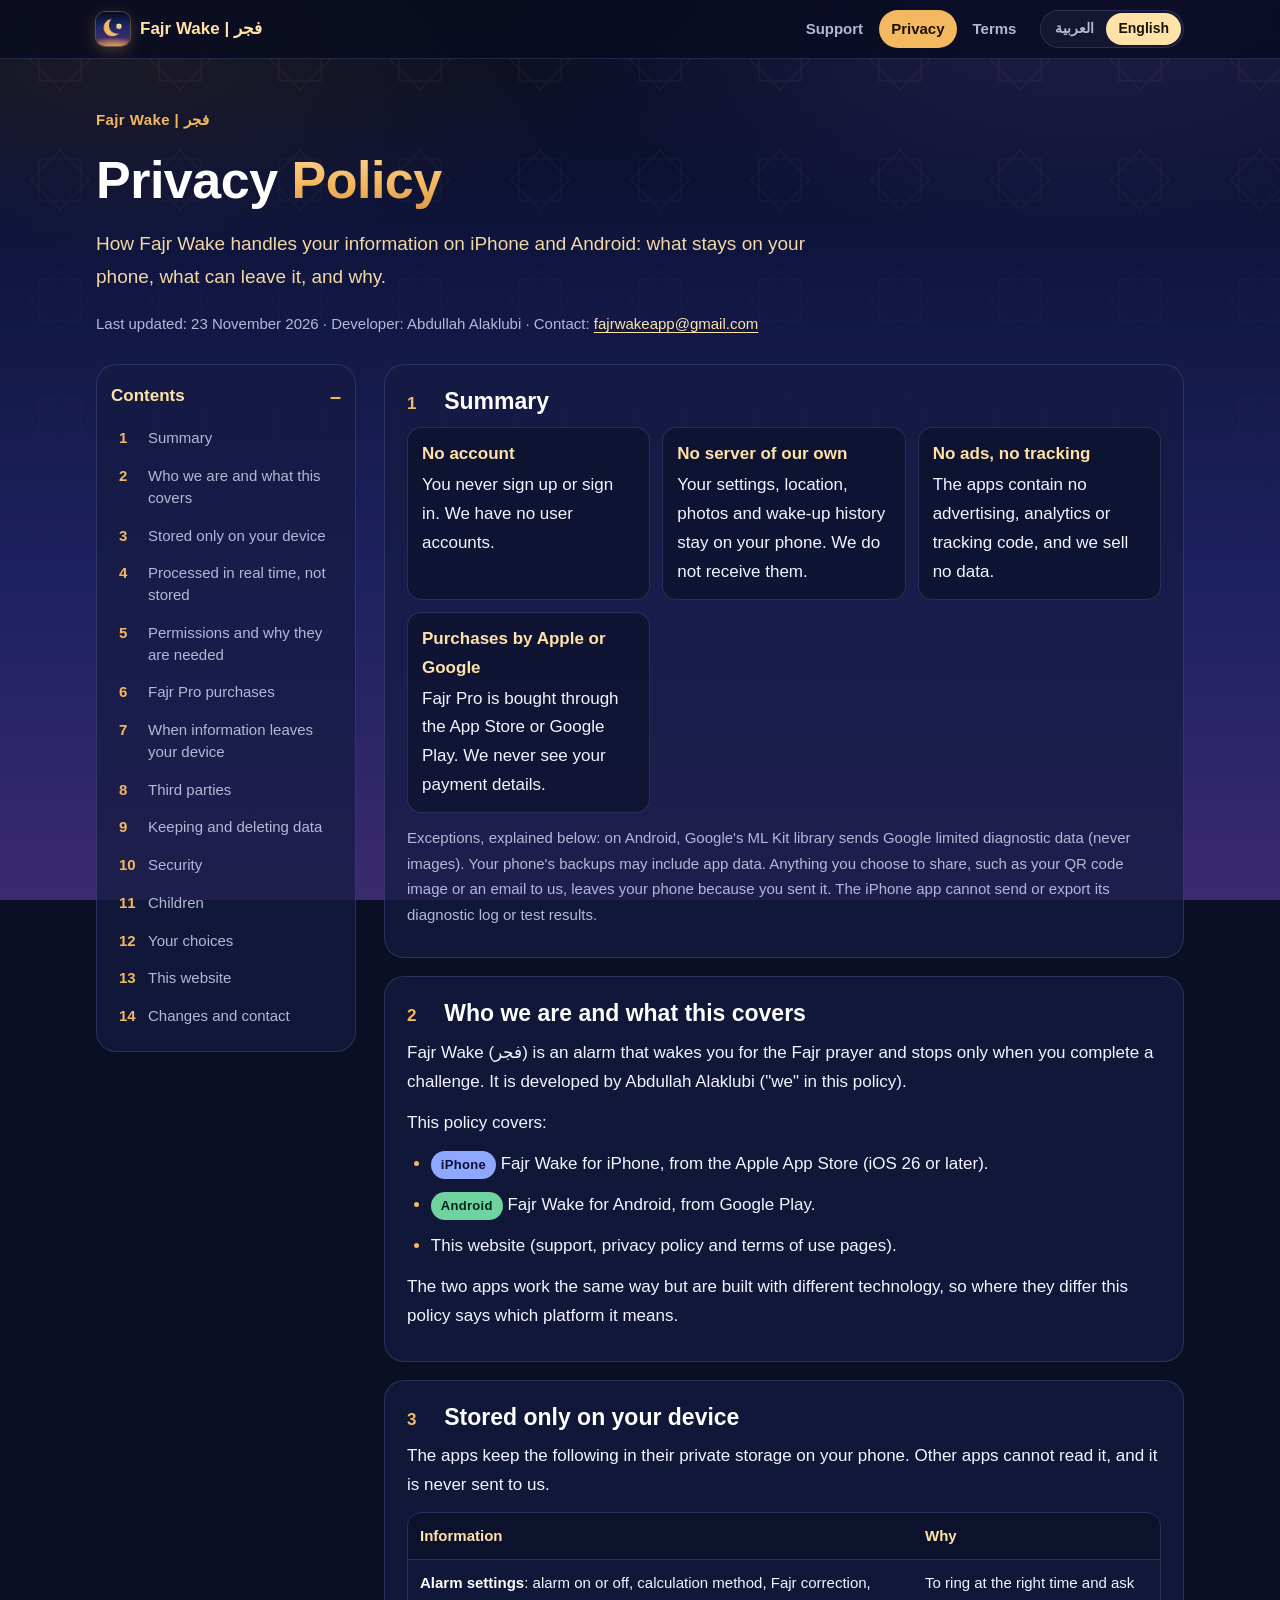
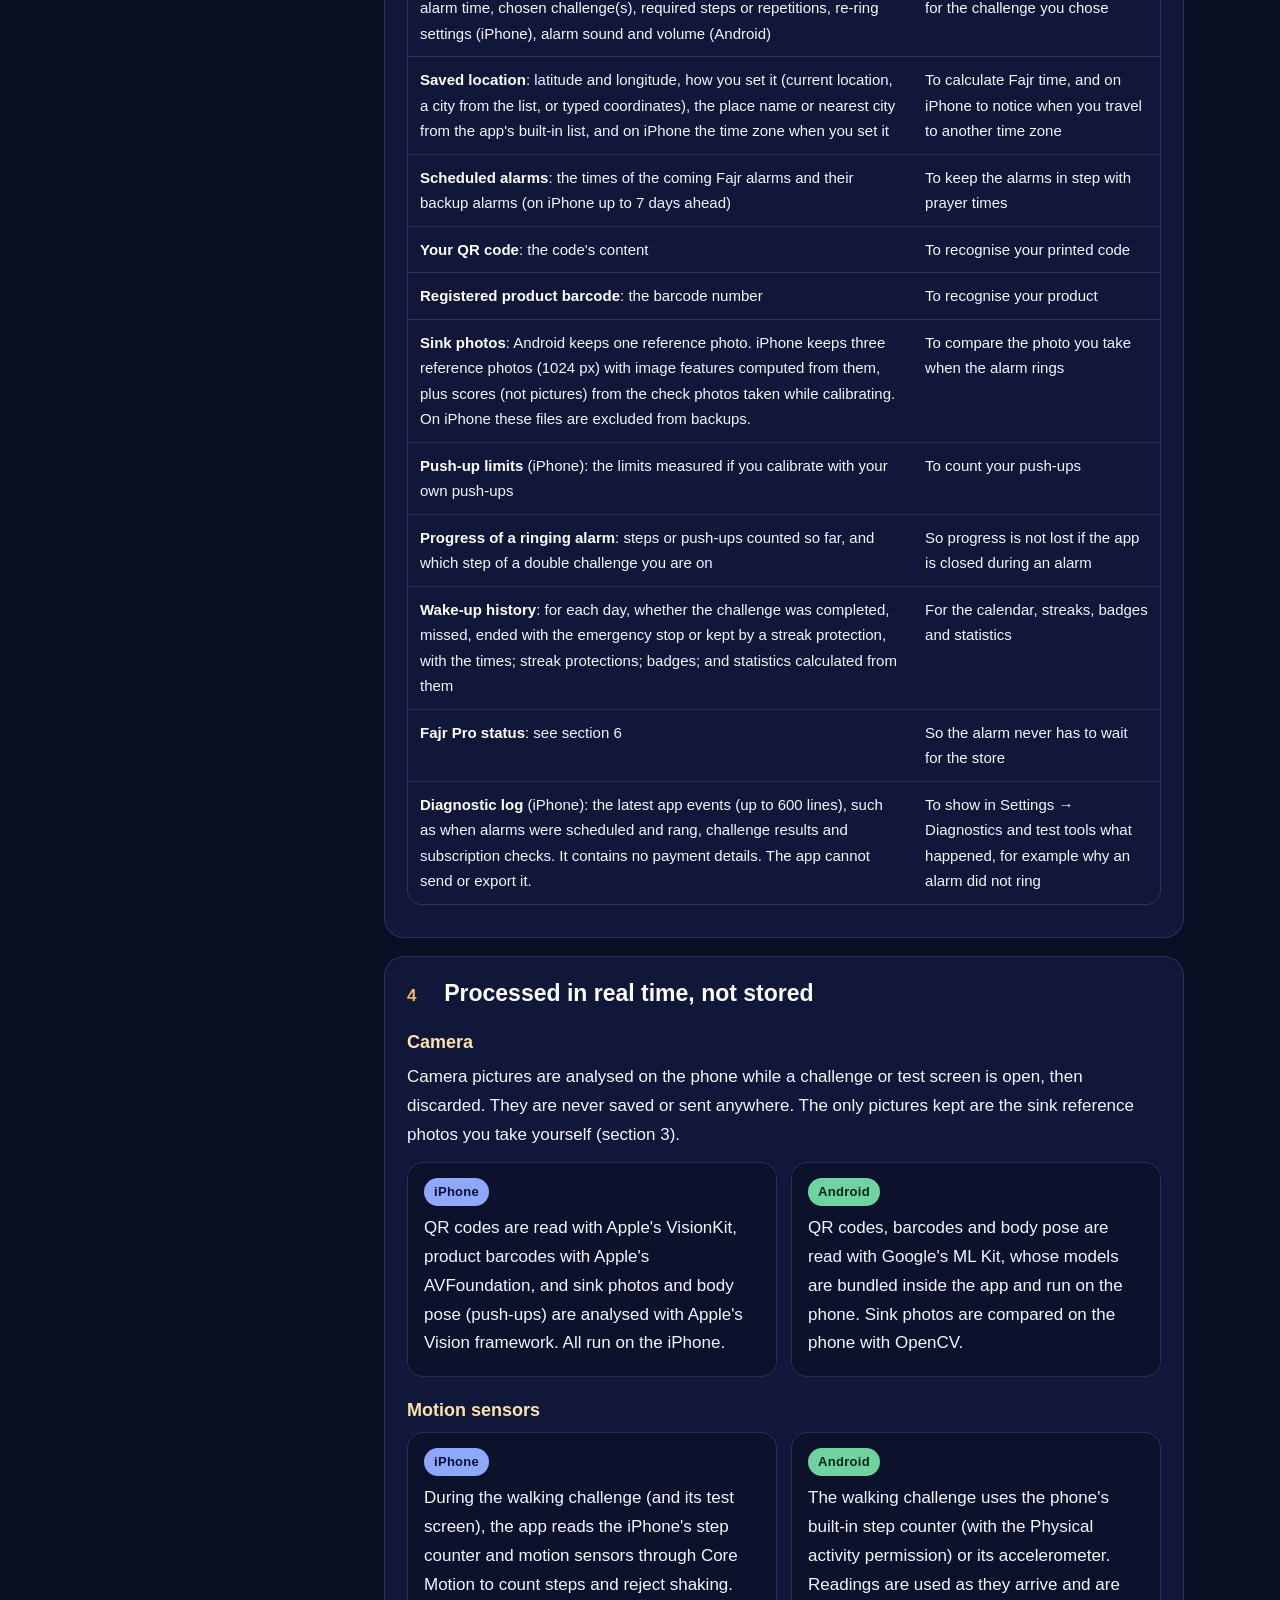
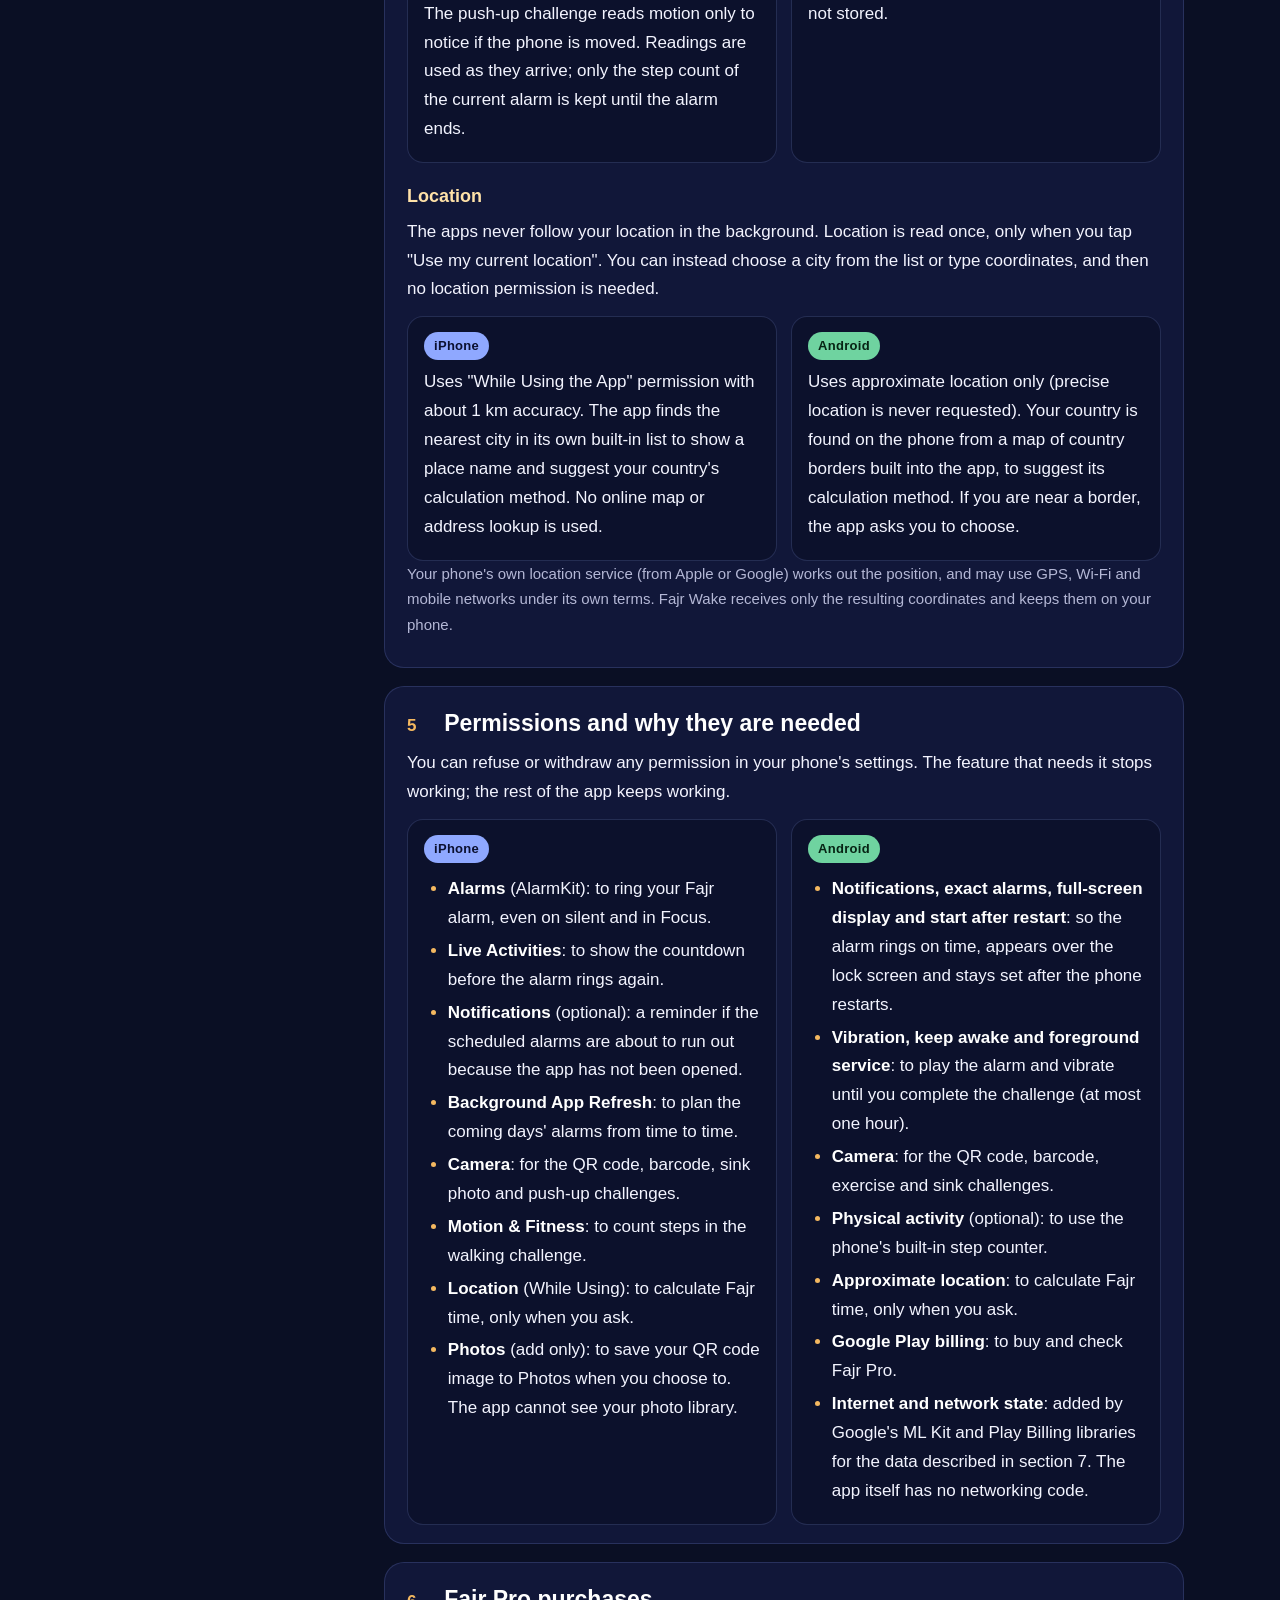
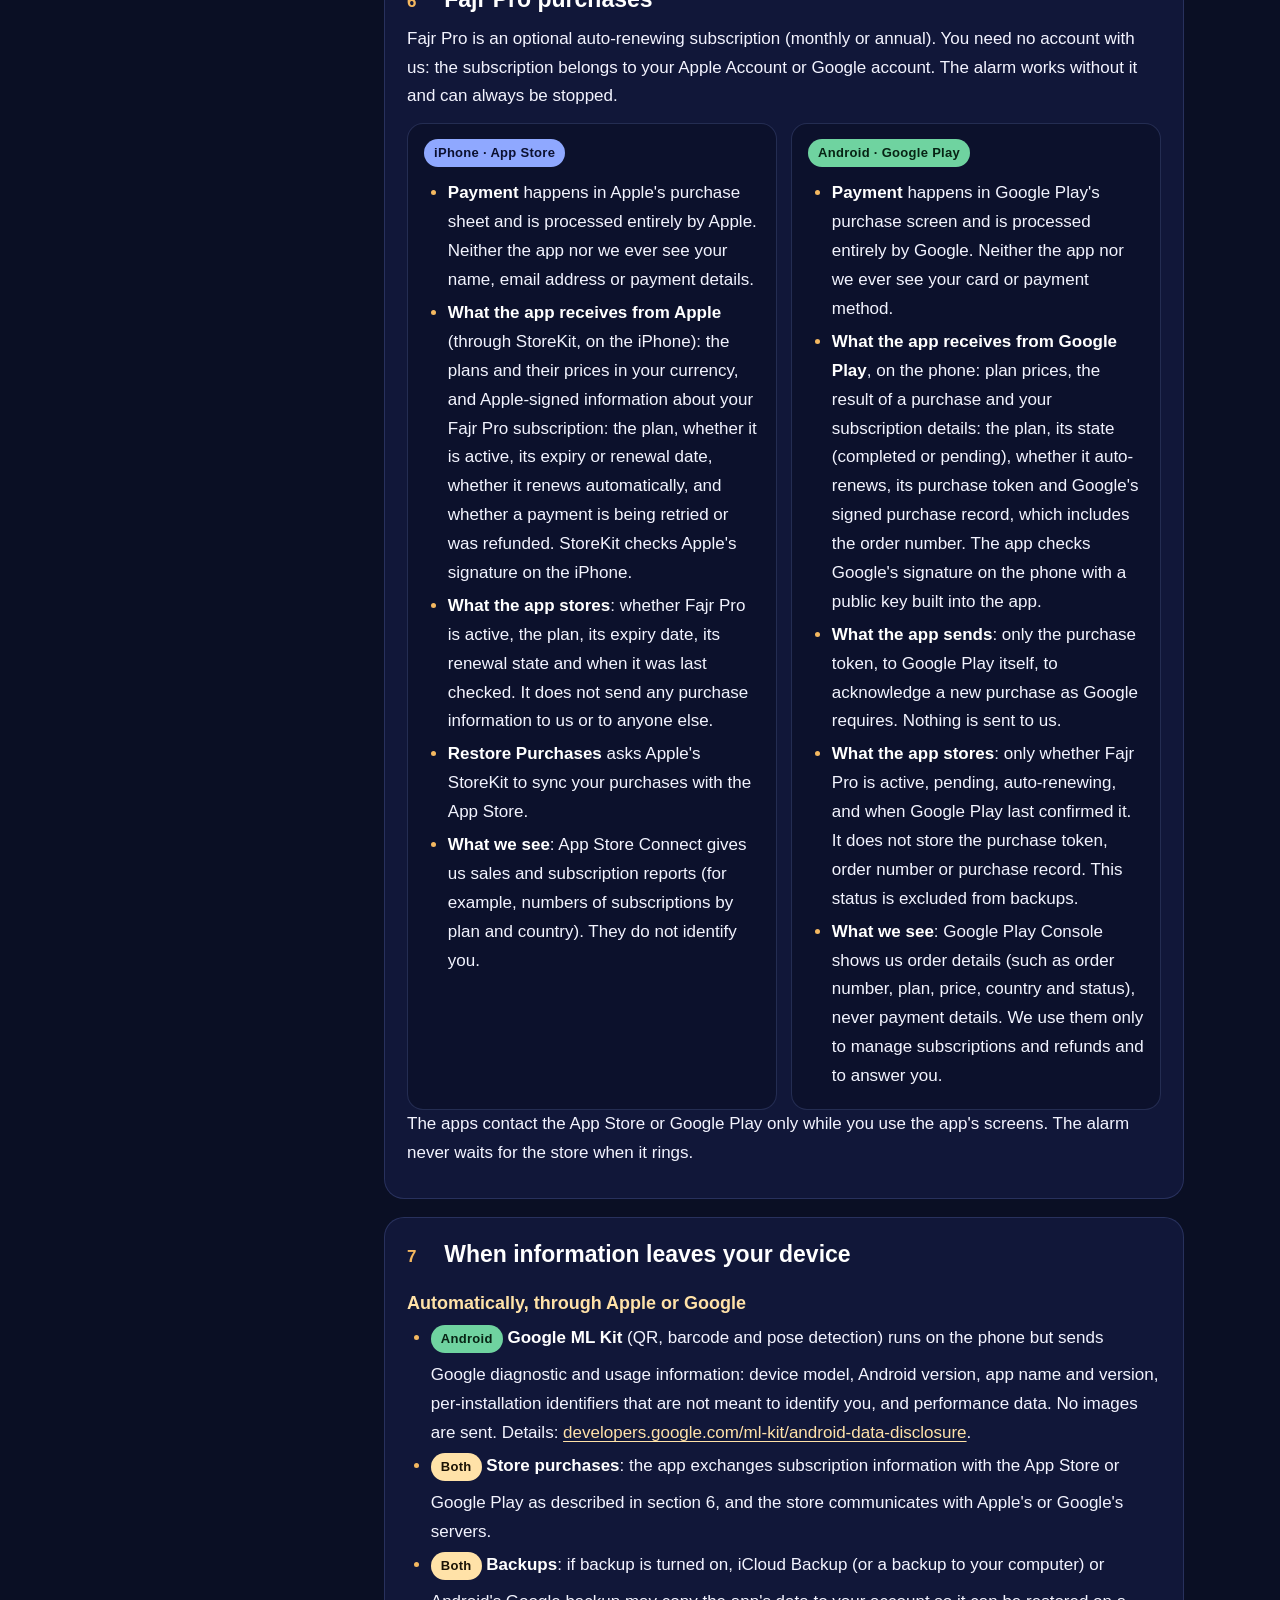
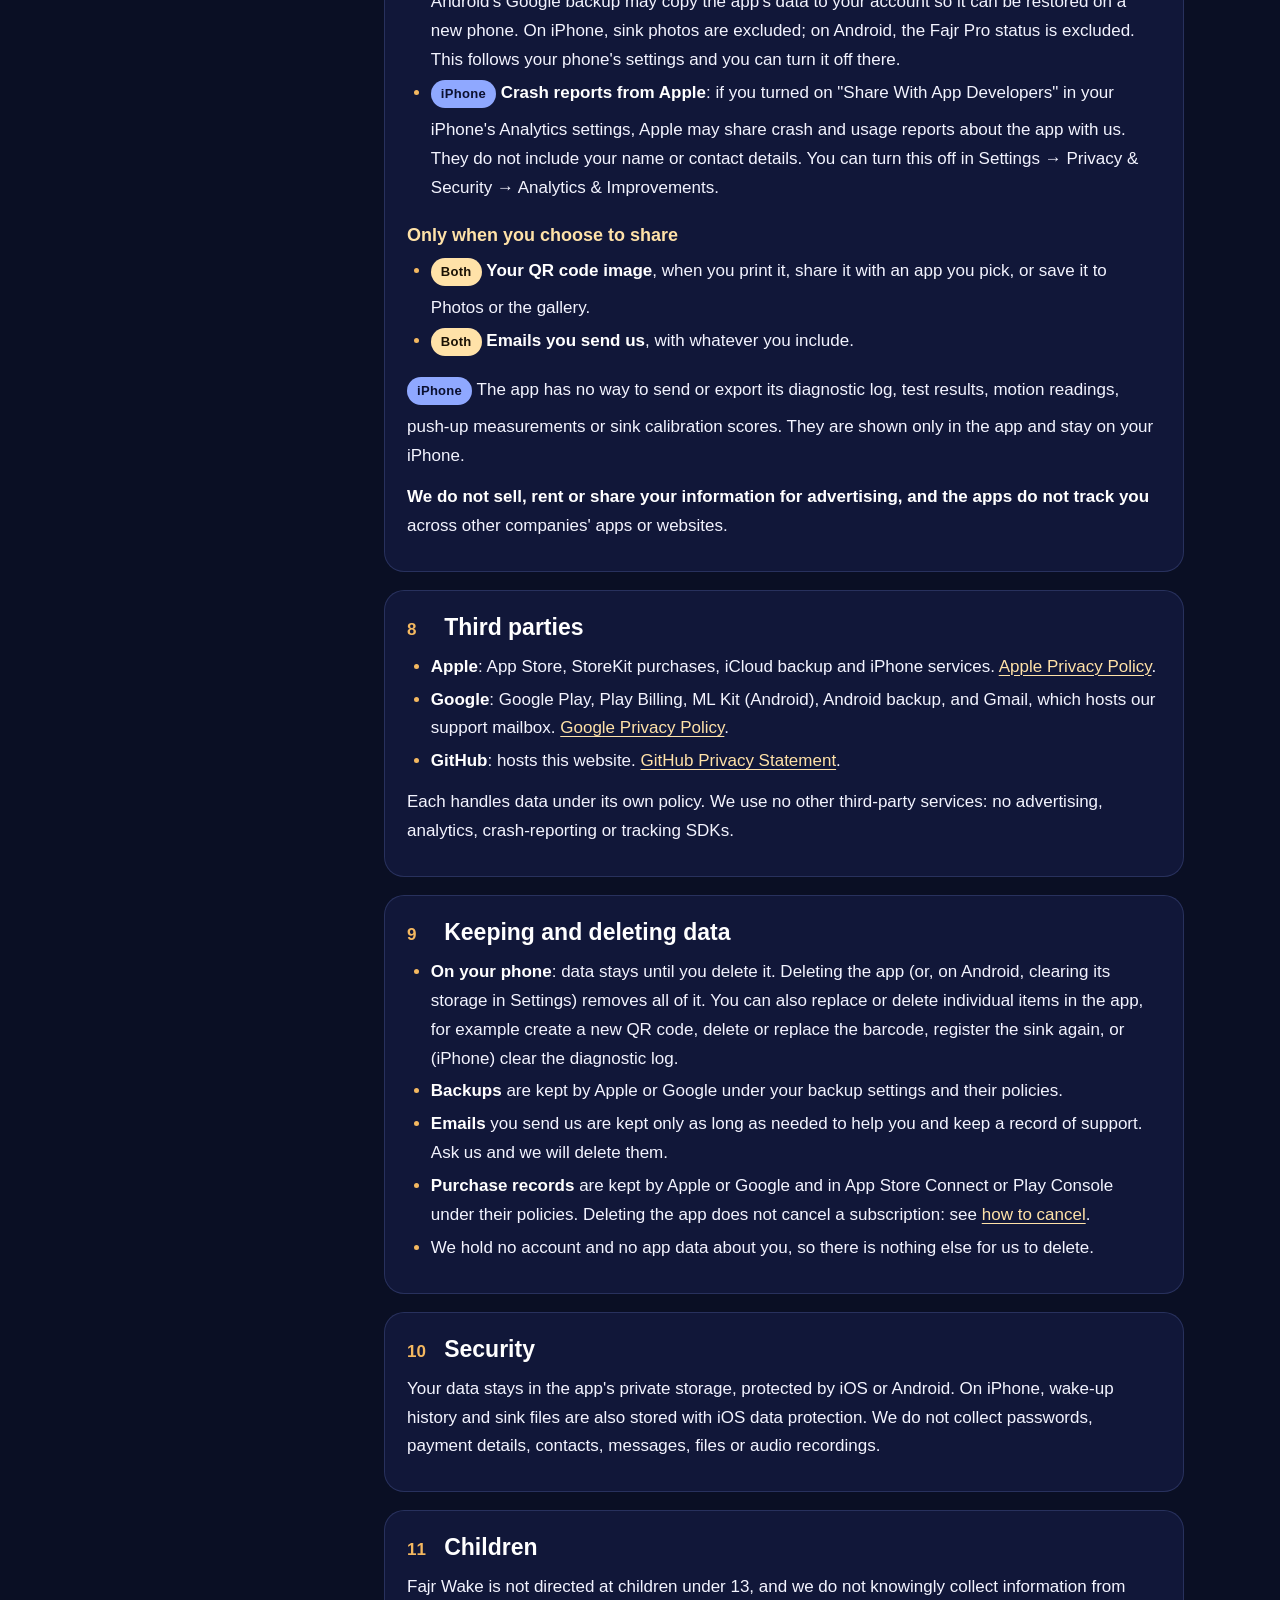
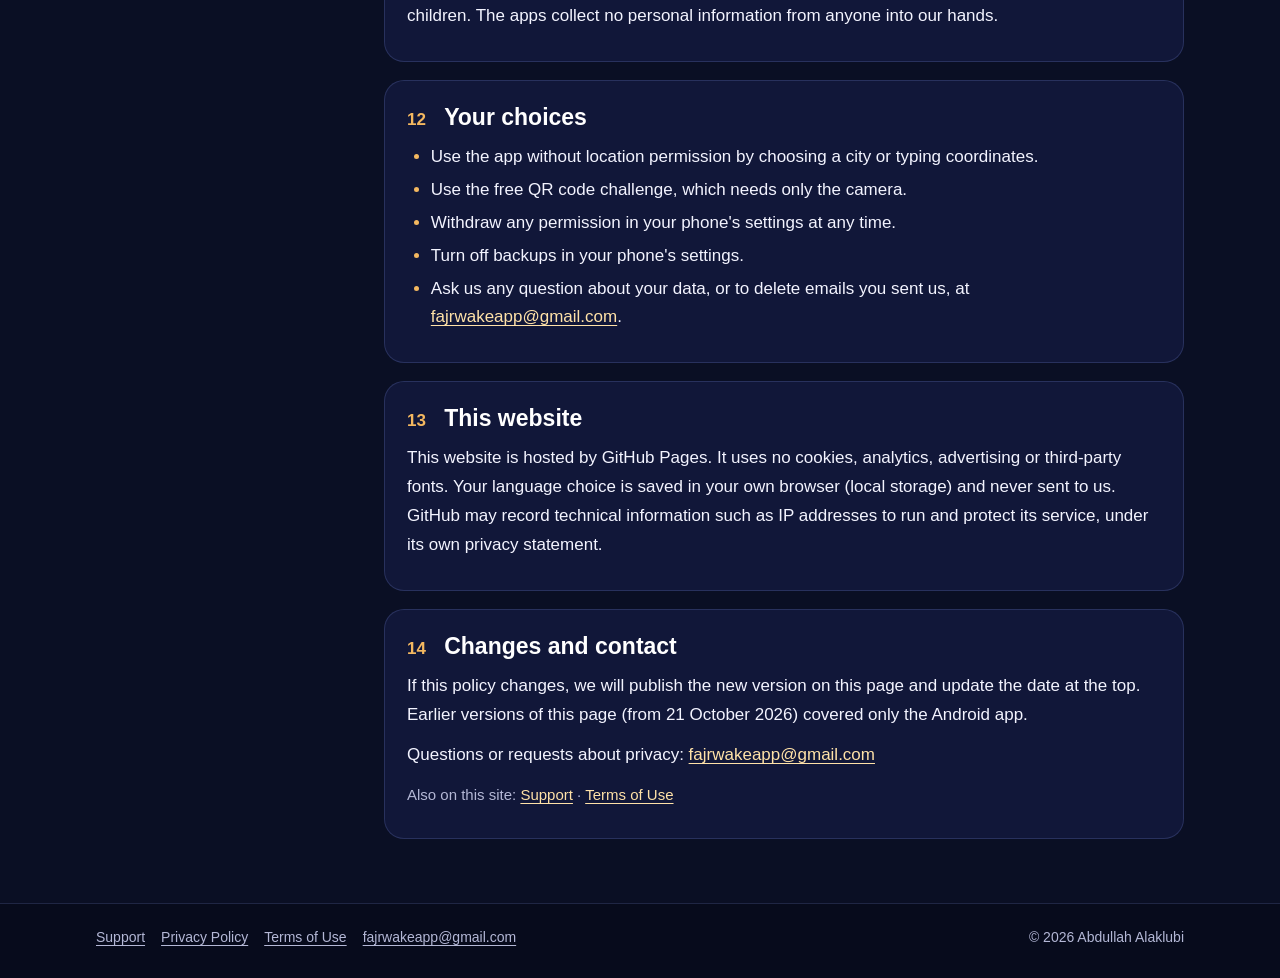
==== commit 3bf40c28: "iPhone: the App Store app cannot send or export diagnostics (privacy policy + support; privacy-site " ====
--- a/privacy/index.html
+++ b/privacy/index.html
@@ -70,7 +70,7 @@
     <div><b>No ads, no tracking</b>The apps contain no advertising, analytics or tracking code, and we sell no data.</div>
     <div><b>Purchases by Apple or Google</b>Fajr Pro is bought through the App Store or Google Play. We never see your payment details.</div>
   </div>
-  <p class="small muted" style="margin-top:12px">Exceptions, explained below: on Android, Google's ML Kit library sends Google limited diagnostic data (never images). Your phone's backups may include app data. Anything you choose to share, such as a QR code image, a diagnostic report or an email to us, leaves your phone because you sent it.</p>
+  <p class="small muted" style="margin-top:12px">Exceptions, explained below: on Android, Google's ML Kit library sends Google limited diagnostic data (never images). Your phone's backups may include app data. Anything you choose to share, such as your QR code image or an email to us, leaves your phone because you sent it. The iPhone app cannot send or export its diagnostic log or test results.</p>
 </section>
 
 <section class="card" id="en-scope">
@@ -101,7 +101,7 @@
       <tr><td><strong>Progress of a ringing alarm</strong>: steps or push-ups counted so far, and which step of a double challenge you are on</td><td>So progress is not lost if the app is closed during an alarm</td></tr>
       <tr><td><strong>Wake-up history</strong>: for each day, whether the challenge was completed, missed, ended with the emergency stop or kept by a streak protection, with the times; streak protections; badges; and statistics calculated from them</td><td>For the calendar, streaks, badges and statistics</td></tr>
       <tr><td><strong>Fajr Pro status</strong>: see section 6</td><td>So the alarm never has to wait for the store</td></tr>
-      <tr><td><strong>Diagnostic log</strong> (iPhone): the latest app events (up to 600 lines), such as when alarms were scheduled and rang, challenge results and subscription checks. It contains no payment details.</td><td>To understand a problem if you choose to send us a report</td></tr>
+      <tr><td><strong>Diagnostic log</strong> (iPhone): the latest app events (up to 600 lines), such as when alarms were scheduled and rang, challenge results and subscription checks. It contains no payment details. The app cannot send or export it.</td><td>To show in Settings → Diagnostics and test tools what happened, for example why an alarm did not ring</td></tr>
     </tbody>
   </table></div>
 </section>
@@ -196,10 +196,9 @@
   <h3>Only when you choose to share</h3>
   <ul>
     <li><span class="pill both">Both</span> <strong>Your QR code image</strong>, when you print it, share it with an app you pick, or save it to Photos or the gallery.</li>
-    <li><span class="pill ios">iPhone</span> <strong>A diagnostic report</strong>, when you tap "Send report" in Settings → Diagnostics and test tools and pick where to send it. It contains the app and iOS versions, your settings including your saved coordinates and time zone, the scheduled alarm times, a masked form of your barcode number, sink and push-up calibration summaries, a summary of your wake-up history, your Fajr Pro state and the diagnostic log.</li>
-    <li><span class="pill ios">iPhone</span> <strong>Test measurements</strong>, when you tap send on a test screen: motion samples from "Test step counting", push-up measurements (numbers only, no pictures) or sink calibration scores (numbers only).</li>
     <li><span class="pill both">Both</span> <strong>Emails you send us</strong>, with whatever you include.</li>
   </ul>
+  <p><span class="pill ios">iPhone</span> The app has no way to send or export its diagnostic log, test results, motion readings, push-up measurements or sink calibration scores. They are shown only in the app and stay on your iPhone.</p>
   <p><strong>We do not sell, rent or share your information for advertising, and the apps do not track you</strong> across other companies' apps or websites.</p>
 </section>
 
@@ -301,7 +300,7 @@
     <div><b>بلا إعلانات ولا تتبّع</b>لا يحتوي التطبيقان على أي شيفرة إعلانات أو تحليلات أو تتبّع، ولا نبيع أي بيانات.</div>
     <div><b>الشراء عبر Apple أو Google</b>يُشترى فجر Pro من App Store أو Google Play، ولا نرى بيانات الدفع أبدًا.</div>
   </div>
-  <p class="small muted" style="margin-top:12px">استثناءات موضّحة أدناه: على أندرويد ترسل مكتبة ML Kit من Google بيانات تشخيصية محدودة إلى Google (ولا ترسل الصور أبدًا). وقد تتضمن النسخ الاحتياطية لهاتفك بيانات التطبيق. وما تختار مشاركته بنفسك، كصورة رمز QR أو تقرير تشخيص أو رسالة بريد إلينا، يغادر هاتفك لأنك أرسلته.</p>
+  <p class="small muted" style="margin-top:12px">استثناءات موضّحة أدناه: على أندرويد ترسل مكتبة ML Kit من Google بيانات تشخيصية محدودة إلى Google (ولا ترسل الصور أبدًا). وقد تتضمن النسخ الاحتياطية لهاتفك بيانات التطبيق. وما تختار مشاركته بنفسك، كصورة رمز QR الخاص بك أو رسالة بريد إلينا، يغادر هاتفك لأنك أرسلته. ولا يستطيع تطبيق الآيفون إرسال سجل التشخيص أو نتائج الاختبارات أو تصديرها.</p>
 </section>
 
 <section class="card" id="ar-scope">
@@ -332,7 +331,7 @@
       <tr><td><strong>تقدّم المنبه أثناء رنينه</strong>: الخطوات أو التمارين المحسوبة حتى الآن، والمرحلة الحالية من التحدي المزدوج</td><td>حتى لا يضيع التقدّم إن أُغلق التطبيق أثناء المنبه</td></tr>
       <tr><td><strong>سجل الاستيقاظ</strong>: لكل يوم، هل اكتمل التحدي أم فات أم أُنهي بالإيقاف الطارئ أم حُمي بحماية السلسلة، مع الأوقات؛ وحمايات السلسلة؛ والأوسمة؛ والإحصاءات المحسوبة منها</td><td>للتقويم والسلسلة والأوسمة والإحصاءات</td></tr>
       <tr><td><strong>حالة اشتراك فجر Pro</strong>: انظر القسم ٦</td><td>حتى لا ينتظر المنبه المتجر أبدًا</td></tr>
-      <tr><td><strong>سجل التشخيص</strong> (آيفون): أحدث أحداث التطبيق (حتى ٦٠٠ سطر)، مثل وقت جدولة المنبهات ورنينها ونتائج التحديات وفحوص الاشتراك. لا يحتوي على أي بيانات دفع.</td><td>لفهم أي مشكلة إن اخترت إرسال تقرير إلينا</td></tr>
+      <tr><td><strong>سجل التشخيص</strong> (آيفون): أحدث أحداث التطبيق (حتى ٦٠٠ سطر)، مثل وقت جدولة المنبهات ورنينها ونتائج التحديات وفحوص الاشتراك. لا يحتوي على أي بيانات دفع، ولا يستطيع التطبيق إرساله أو تصديره.</td><td>لعرض ما حدث في الإعدادات ← التشخيص وأدوات الاختبار، مثل سبب عدم رنين منبه</td></tr>
     </tbody>
   </table></div>
 </section>
@@ -427,10 +426,9 @@
   <h3>فقط عندما تختار المشاركة</h3>
   <ul>
     <li><span class="pill both">كلاهما</span> <strong>صورة رمز QR الخاص بك</strong>، عند طباعتها أو مشاركتها مع تطبيق تختاره أو حفظها في الصور أو المعرض.</li>
-    <li><span class="pill ios">آيفون</span> <strong>تقرير التشخيص</strong>، عندما تضغط «إرسال تقرير (الجدولة والقياسات والسجل)» من الإعدادات ← التشخيص وأدوات الاختبار وتختار وجهته. يحتوي على إصدار التطبيق وإصدار iOS، وإعداداتك ومنها إحداثيات موقعك المحفوظ ومنطقتك الزمنية، وأوقات المنبهات المجدولة، وصيغة مخفيّة جزئيًا من رقم الباركود، وملخّصَي معايرة المغسلة وتمارين الضغط، وملخّص سجل استيقاظك، وحالة فجر Pro، وسجل التشخيص.</li>
-    <li><span class="pill ios">آيفون</span> <strong>قياسات الاختبار</strong>، عندما تضغط زر الإرسال في شاشة اختبار: عيّنات الحركة من «تجربة عدّ الخطوات»، أو قياسات تمارين الضغط (أرقام فقط، بلا صور)، أو نتائج معايرة المغسلة (أرقام فقط).</li>
     <li><span class="pill both">كلاهما</span> <strong>الرسائل التي ترسلها إلينا</strong> بالبريد، مع ما تضمّنه فيها.</li>
   </ul>
+  <p><span class="pill ios">آيفون</span> لا يملك التطبيق أي وسيلة لإرسال سجل التشخيص أو نتائج الاختبارات أو قراءات الحركة أو قياسات تمارين الضغط أو نتائج معايرة المغسلة أو تصديرها. فهي تُعرض داخل التطبيق فقط وتبقى في آيفونك.</p>
   <p><strong>لا نبيع معلوماتك ولا نؤجّرها ولا نشاركها لأغراض إعلانية، ولا يتتبّعك التطبيقان</strong> عبر تطبيقات الشركات الأخرى أو مواقعها.</p>
 </section>
 
--- a/assets/site.css
+++ b/assets/site.css
@@ -88,6 +88,15 @@
 .btn:hover { color: #fff; border-color: rgba(255, 226, 168, .45); }
 .btn.primary { color: #1a1205; border: 0; background: linear-gradient(180deg, #FFD58F, #F4B860 60%, #E8A452); box-shadow: 0 8px 24px rgba(244, 184, 96, .25); }
 .btn.primary:hover { color: #1a1205; filter: brightness(1.05); }
+/* Under the support email button: the address itself and a Copy button, for phones and computers with no email app. */
+.mail-fallback { margin: 0; display: flex; flex-wrap: wrap; align-items: center; gap: 6px 10px; color: var(--muted); font-size: 15px; }
+.mail-fallback strong { color: var(--dawn-light); user-select: all; }
+.copy-email {
+  font: inherit; font-size: 14px; font-weight: 700; cursor: pointer; min-height: 36px; padding: 6px 14px; border-radius: 12px;
+  color: var(--text); background: var(--surface-2); border: 1px solid var(--outline);
+}
+.copy-email:hover { color: #fff; border-color: rgba(255, 226, 168, .45); }
+.copy-status { color: var(--success); font-weight: 700; }
 
 .layout { display: grid; grid-template-columns: minmax(0, 1fr); gap: 28px; }
 @media (min-width: 980px) { .layout.with-toc { grid-template-columns: 260px minmax(0, 1fr); } }
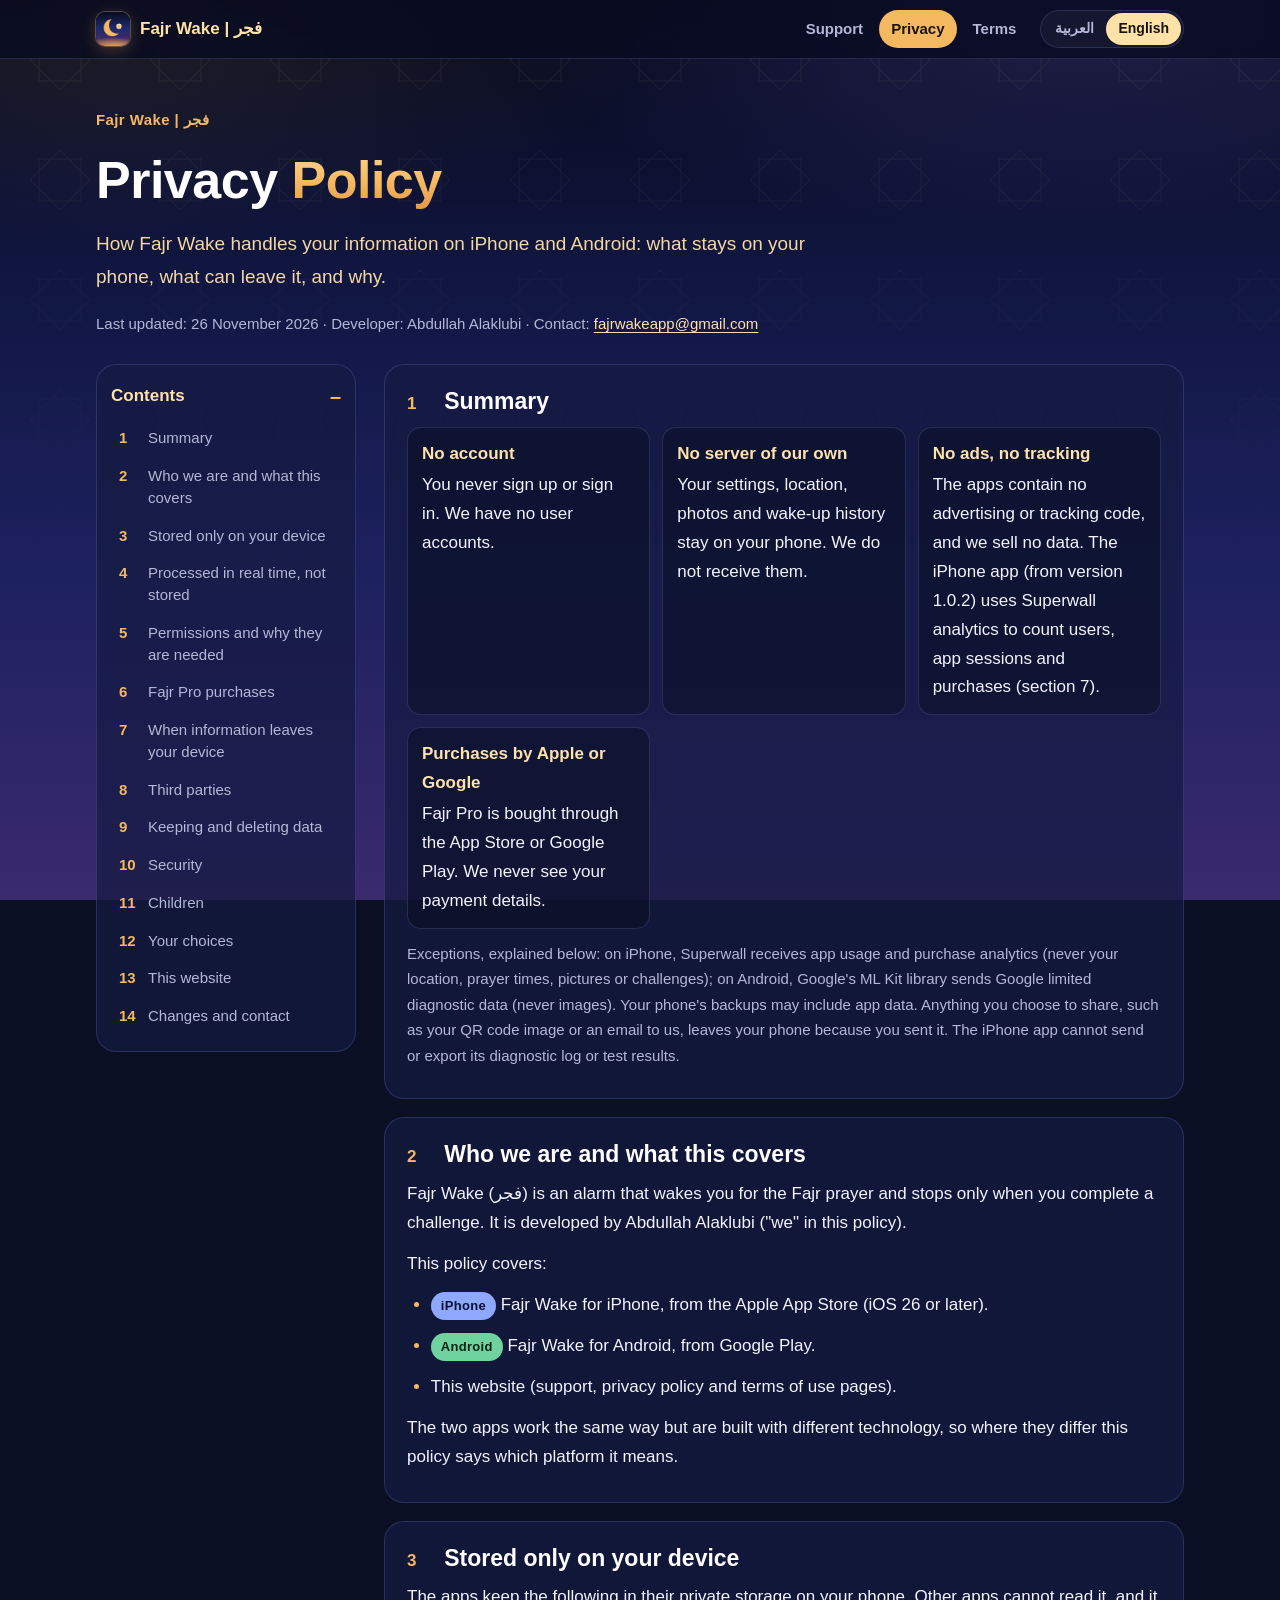
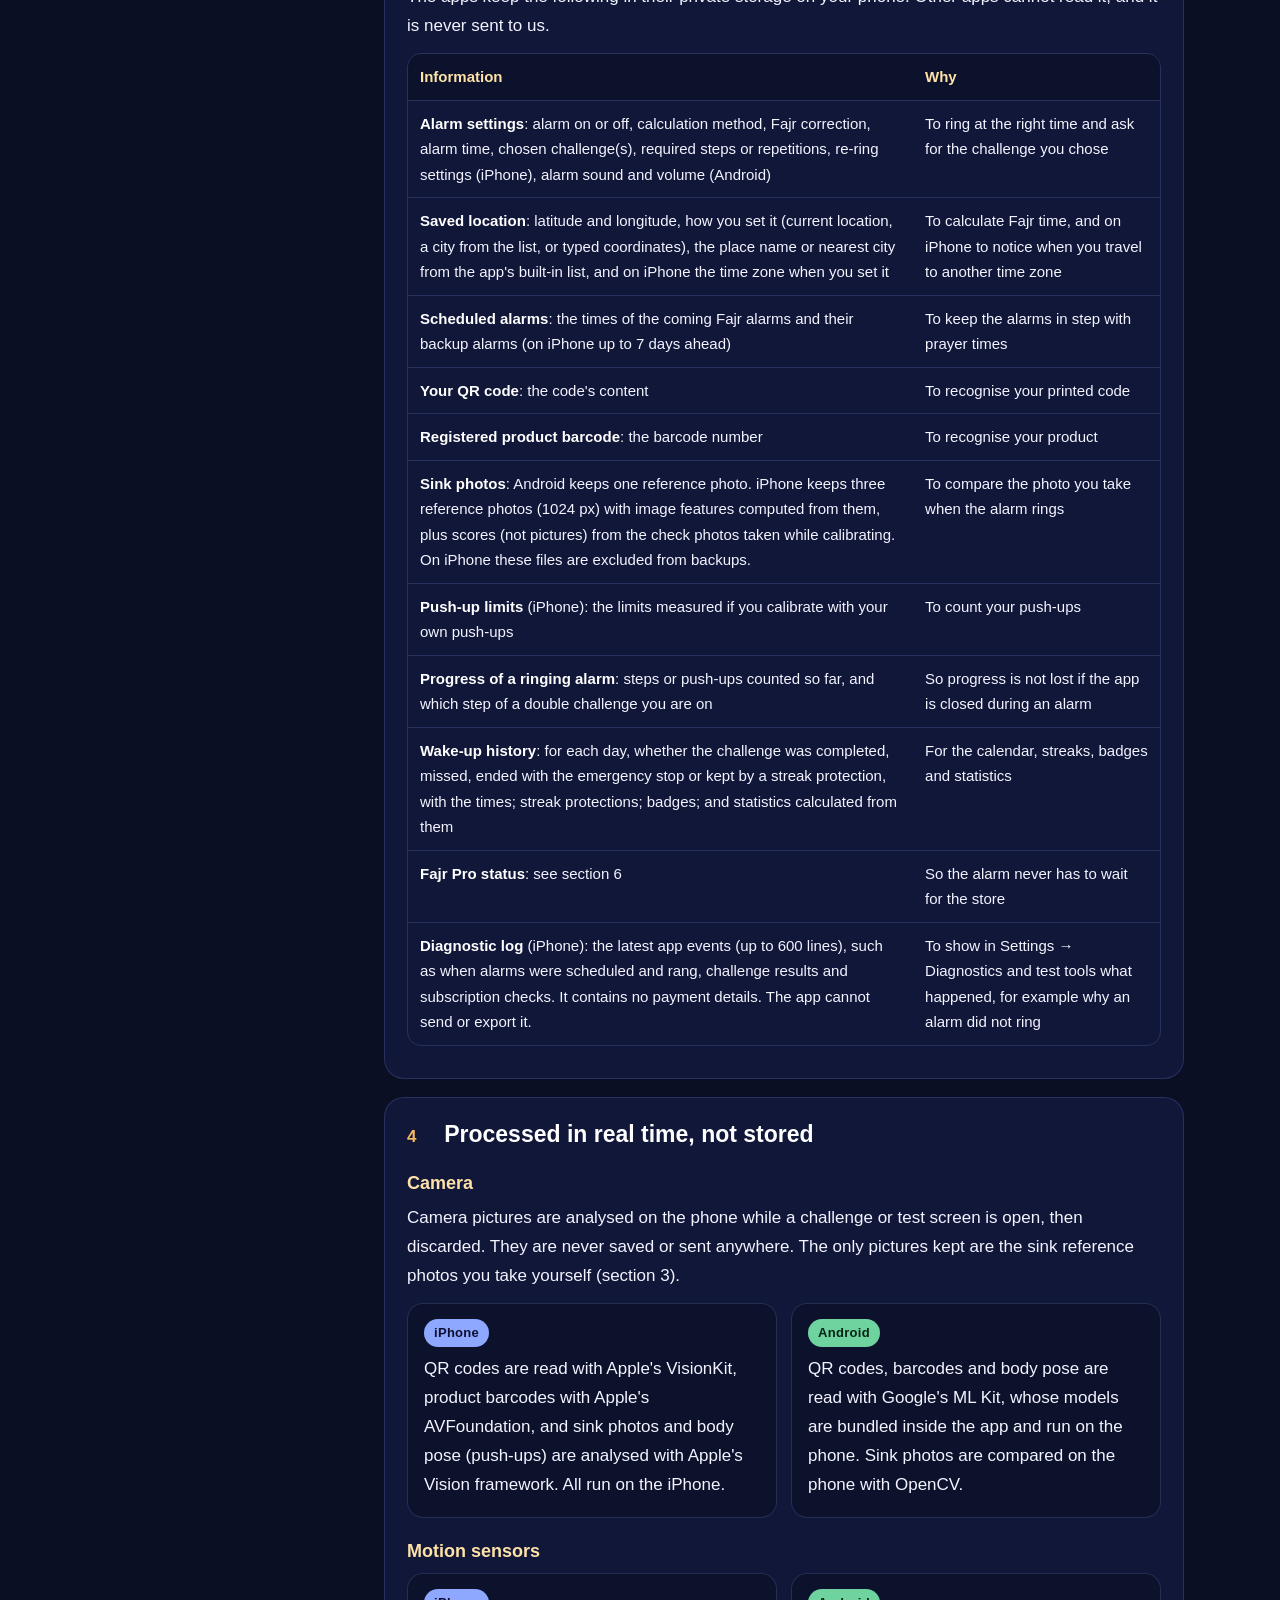
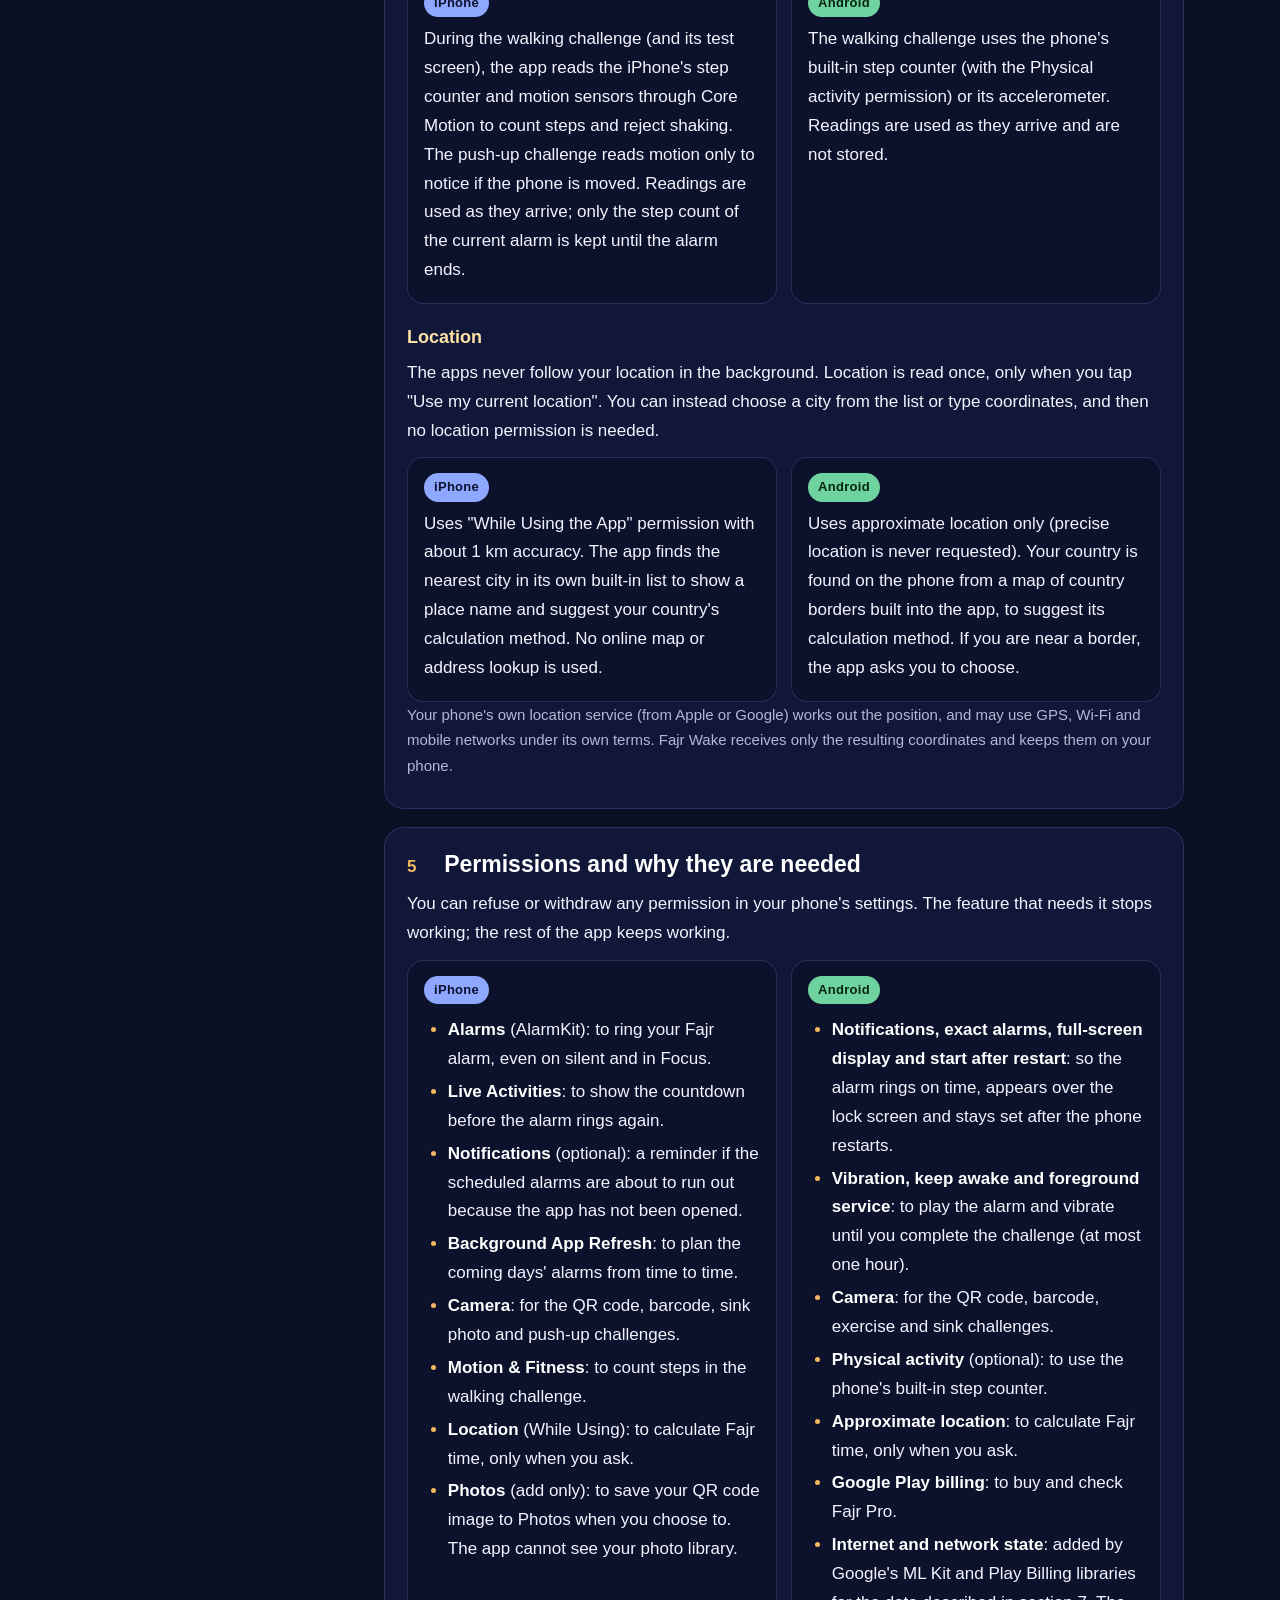
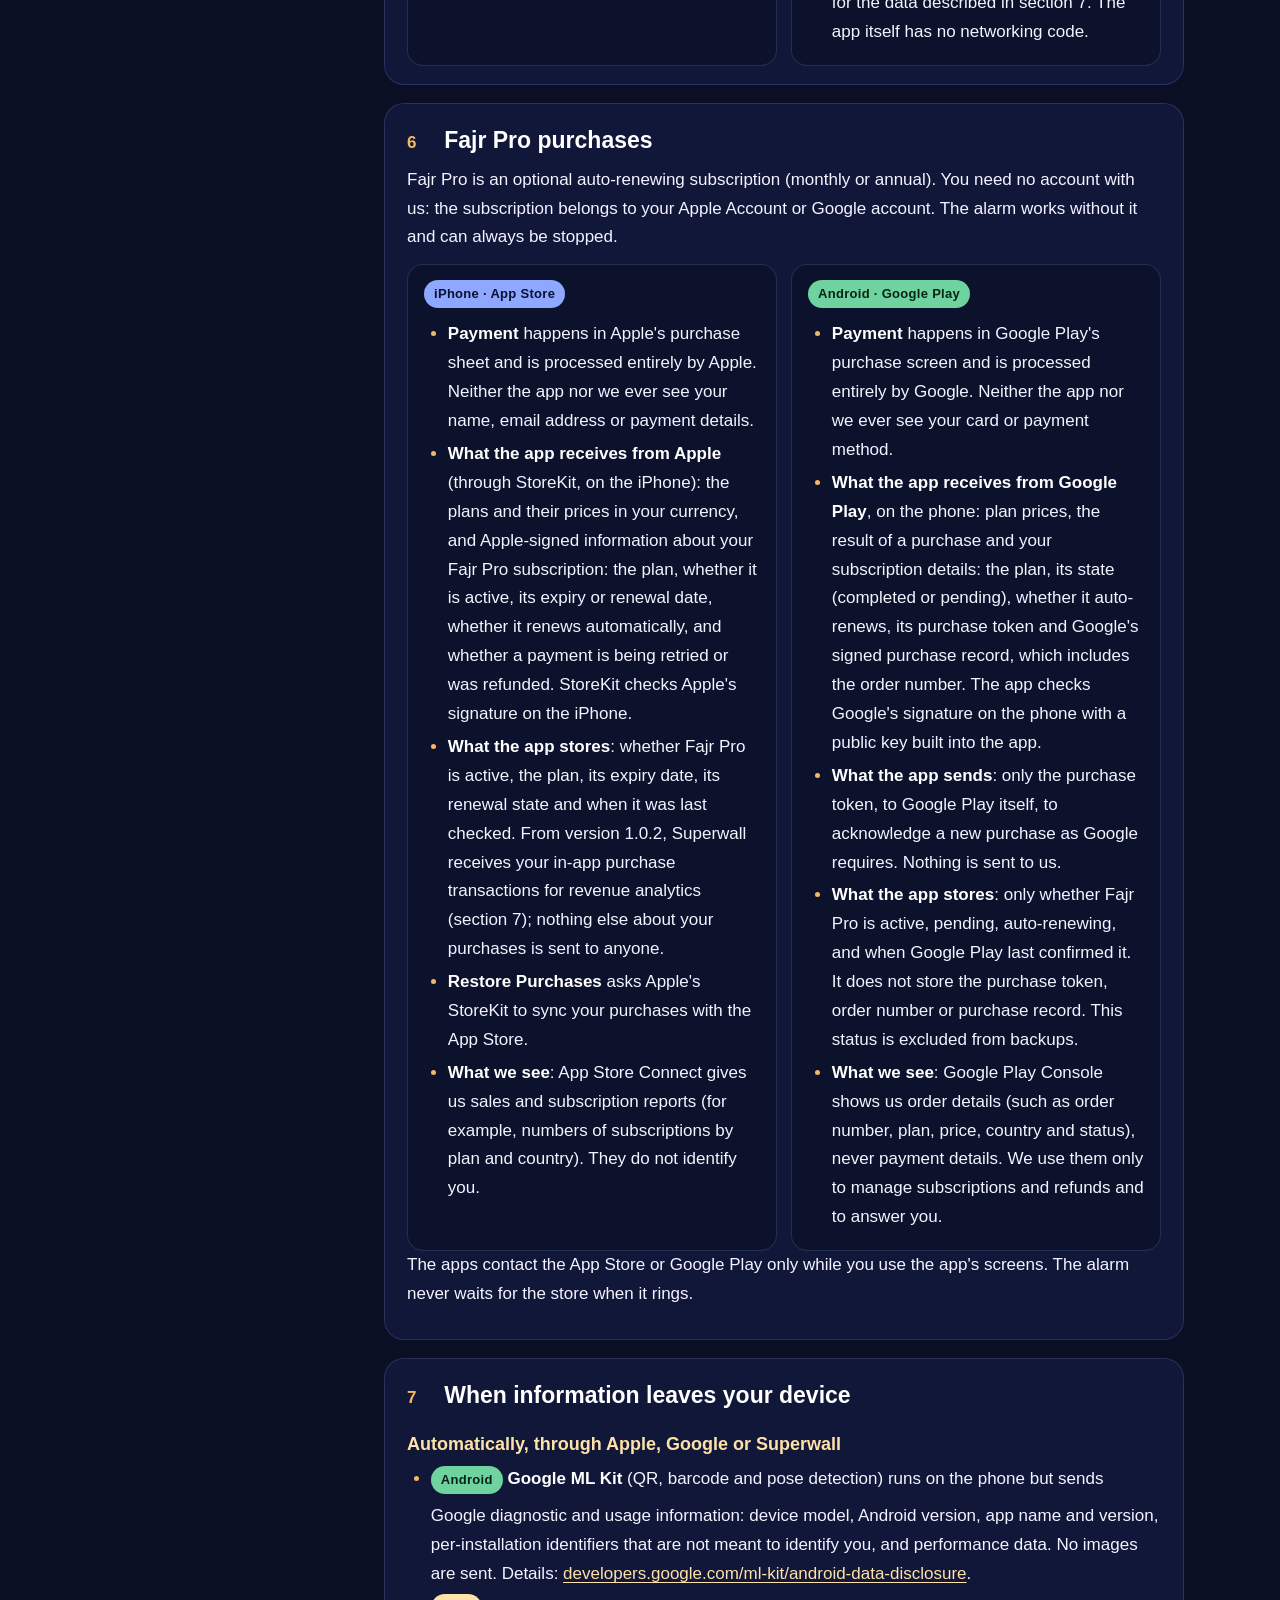
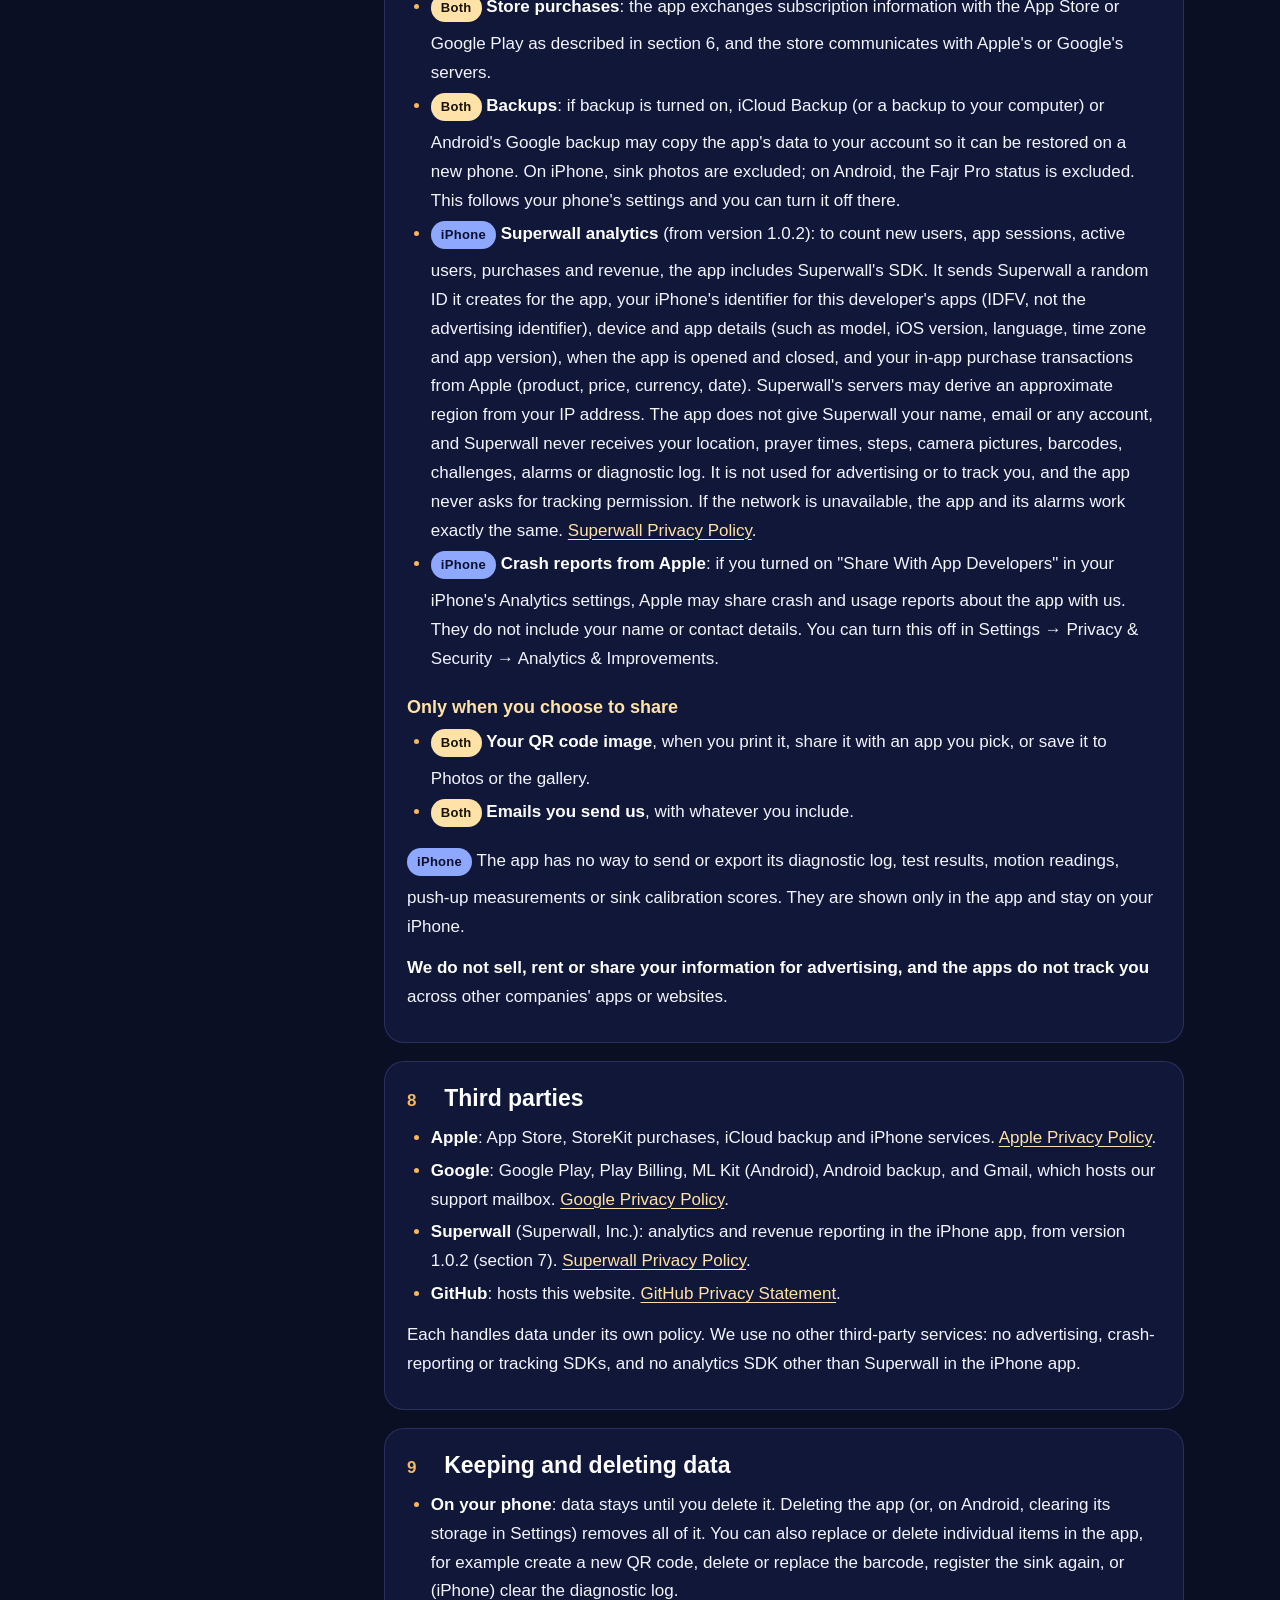
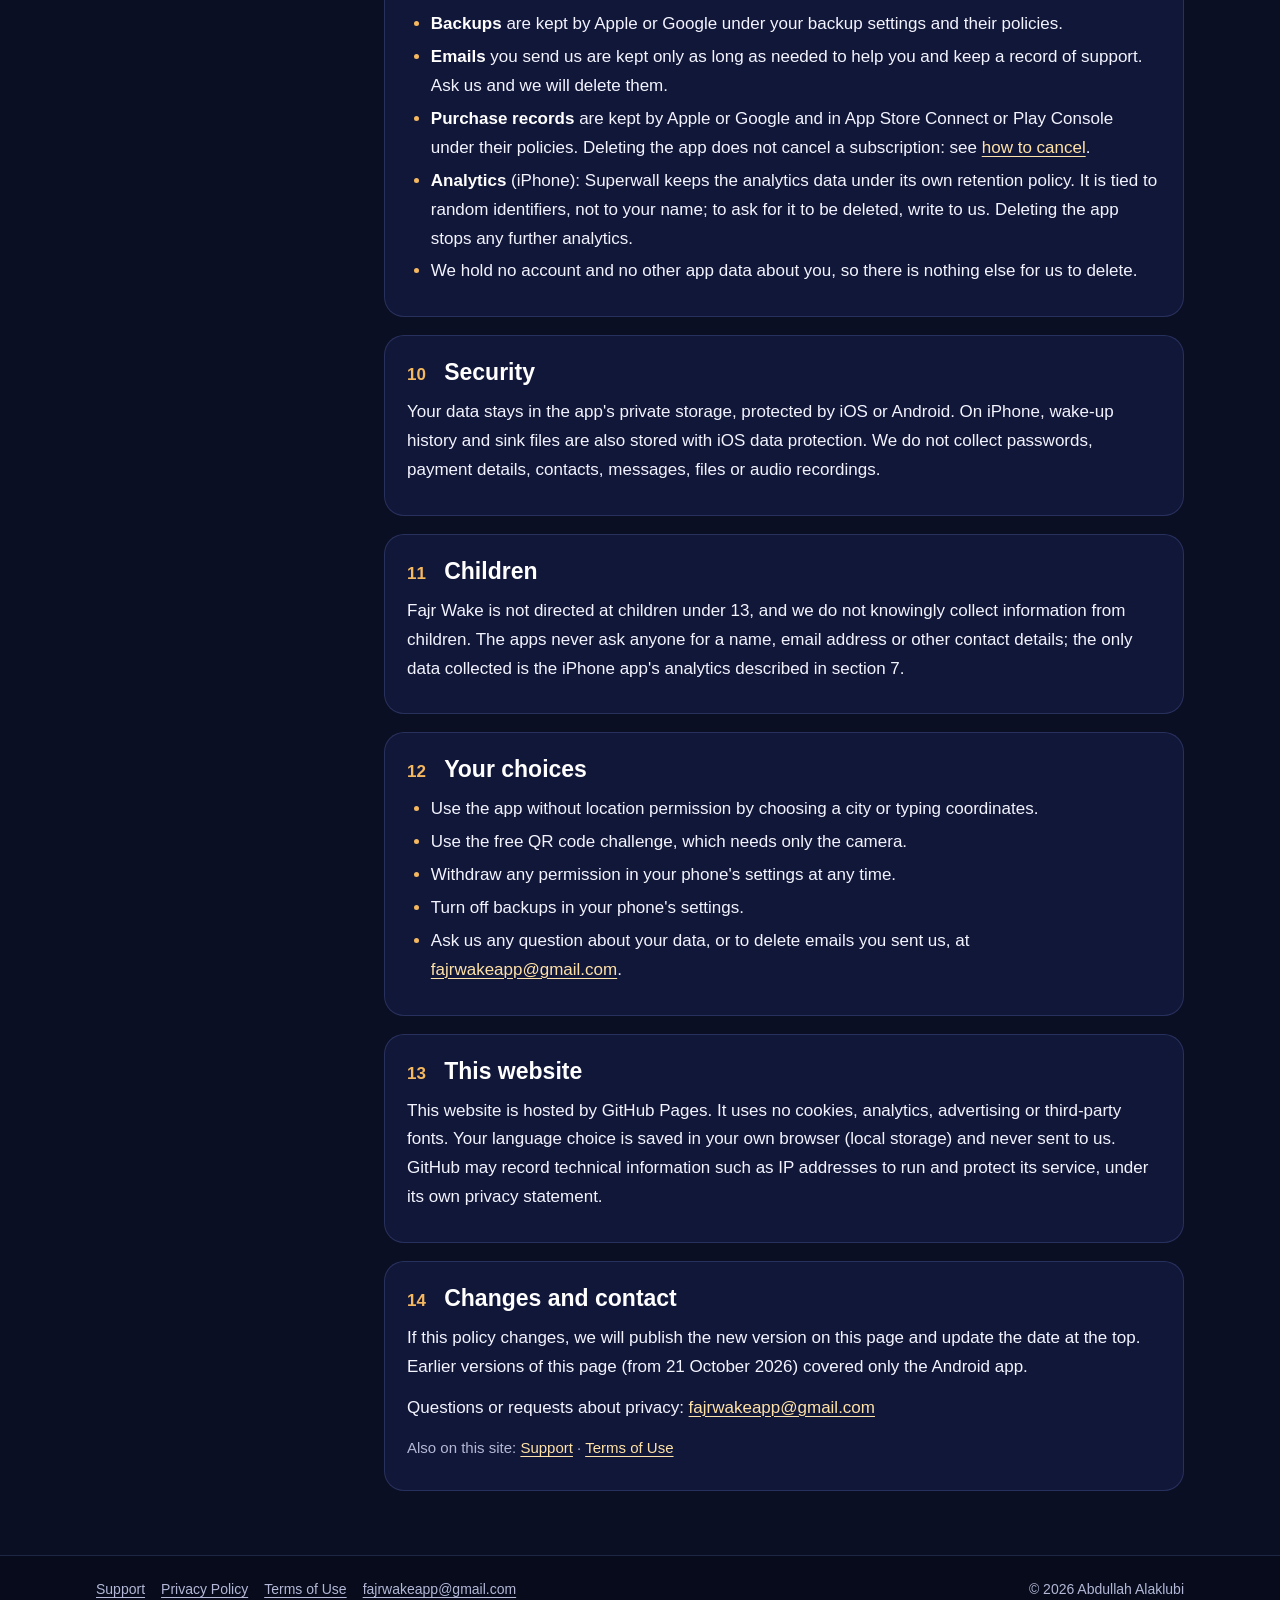
==== commit fdc1d149: "﻿Privacy policy: iPhone app 1.0.2 uses Superwall analytics (EN + AR) What Superwall receives and nev" ====
--- a/privacy/index.html
+++ b/privacy/index.html
@@ -36,7 +36,7 @@
   <p class="eyebrow">Fajr Wake | فجر</p>
   <h1>Privacy <em>Policy</em></h1>
   <p class="lead">How Fajr Wake handles your information on iPhone and Android: what stays on your phone, what can leave it, and why.</p>
-  <p class="meta">Last updated: 23 November 2026 · Developer: Abdullah Alaklubi · Contact: <a href="mailto:fajrwakeapp@gmail.com">fajrwakeapp@gmail.com</a></p>
+  <p class="meta">Last updated: 26 November 2026 · Developer: Abdullah Alaklubi · Contact: <a href="mailto:fajrwakeapp@gmail.com">fajrwakeapp@gmail.com</a></p>
 </section>
 
 <div class="layout with-toc">
@@ -67,10 +67,10 @@
   <div class="summary-grid">
     <div><b>No account</b>You never sign up or sign in. We have no user accounts.</div>
     <div><b>No server of our own</b>Your settings, location, photos and wake-up history stay on your phone. We do not receive them.</div>
-    <div><b>No ads, no tracking</b>The apps contain no advertising, analytics or tracking code, and we sell no data.</div>
+    <div><b>No ads, no tracking</b>The apps contain no advertising or tracking code, and we sell no data. The iPhone app (from version 1.0.2) uses Superwall analytics to count users, app sessions and purchases (section 7).</div>
     <div><b>Purchases by Apple or Google</b>Fajr Pro is bought through the App Store or Google Play. We never see your payment details.</div>
   </div>
-  <p class="small muted" style="margin-top:12px">Exceptions, explained below: on Android, Google's ML Kit library sends Google limited diagnostic data (never images). Your phone's backups may include app data. Anything you choose to share, such as your QR code image or an email to us, leaves your phone because you sent it. The iPhone app cannot send or export its diagnostic log or test results.</p>
+  <p class="small muted" style="margin-top:12px">Exceptions, explained below: on iPhone, Superwall receives app usage and purchase analytics (never your location, prayer times, pictures or challenges); on Android, Google's ML Kit library sends Google limited diagnostic data (never images). Your phone's backups may include app data. Anything you choose to share, such as your QR code image or an email to us, leaves your phone because you sent it. The iPhone app cannot send or export its diagnostic log or test results.</p>
 </section>
 
 <section class="card" id="en-scope">
@@ -166,7 +166,7 @@
       <ul>
         <li><strong>Payment</strong> happens in Apple's purchase sheet and is processed entirely by Apple. Neither the app nor we ever see your name, email address or payment details.</li>
         <li><strong>What the app receives from Apple</strong> (through StoreKit, on the iPhone): the plans and their prices in your currency, and Apple-signed information about your Fajr Pro subscription: the plan, whether it is active, its expiry or renewal date, whether it renews automatically, and whether a payment is being retried or was refunded. StoreKit checks Apple's signature on the iPhone.</li>
-        <li><strong>What the app stores</strong>: whether Fajr Pro is active, the plan, its expiry date, its renewal state and when it was last checked. It does not send any purchase information to us or to anyone else.</li>
+        <li><strong>What the app stores</strong>: whether Fajr Pro is active, the plan, its expiry date, its renewal state and when it was last checked. From version 1.0.2, Superwall receives your in-app purchase transactions for revenue analytics (section 7); nothing else about your purchases is sent to anyone.</li>
         <li><strong>Restore Purchases</strong> asks Apple's StoreKit to sync your purchases with the App Store.</li>
         <li><strong>What we see</strong>: App Store Connect gives us sales and subscription reports (for example, numbers of subscriptions by plan and country). They do not identify you.</li>
       </ul>
@@ -186,11 +186,12 @@
 
 <section class="card" id="en-leaves">
   <h2><span class="num">7</span>When information leaves your device</h2>
-  <h3>Automatically, through Apple or Google</h3>
+  <h3>Automatically, through Apple, Google or Superwall</h3>
   <ul>
     <li><span class="pill android">Android</span> <strong>Google ML Kit</strong> (QR, barcode and pose detection) runs on the phone but sends Google diagnostic and usage information: device model, Android version, app name and version, per-installation identifiers that are not meant to identify you, and performance data. No images are sent. Details: <a href="https://developers.google.com/ml-kit/android-data-disclosure">developers.google.com/ml-kit/android-data-disclosure</a>.</li>
     <li><span class="pill both">Both</span> <strong>Store purchases</strong>: the app exchanges subscription information with the App Store or Google Play as described in section 6, and the store communicates with Apple's or Google's servers.</li>
     <li><span class="pill both">Both</span> <strong>Backups</strong>: if backup is turned on, iCloud Backup (or a backup to your computer) or Android's Google backup may copy the app's data to your account so it can be restored on a new phone. On iPhone, sink photos are excluded; on Android, the Fajr Pro status is excluded. This follows your phone's settings and you can turn it off there.</li>
+    <li><span class="pill ios">iPhone</span> <strong>Superwall analytics</strong> (from version 1.0.2): to count new users, app sessions, active users, purchases and revenue, the app includes Superwall's SDK. It sends Superwall a random ID it creates for the app, your iPhone's identifier for this developer's apps (IDFV, not the advertising identifier), device and app details (such as model, iOS version, language, time zone and app version), when the app is opened and closed, and your in-app purchase transactions from Apple (product, price, currency, date). Superwall's servers may derive an approximate region from your IP address. The app does not give Superwall your name, email or any account, and Superwall never receives your location, prayer times, steps, camera pictures, barcodes, challenges, alarms or diagnostic log. It is not used for advertising or to track you, and the app never asks for tracking permission. If the network is unavailable, the app and its alarms work exactly the same. <a href="https://superwall.com/legal/privacy-policy">Superwall Privacy Policy</a>.</li>
     <li><span class="pill ios">iPhone</span> <strong>Crash reports from Apple</strong>: if you turned on "Share With App Developers" in your iPhone's Analytics settings, Apple may share crash and usage reports about the app with us. They do not include your name or contact details. You can turn this off in Settings → Privacy &amp; Security → Analytics &amp; Improvements.</li>
   </ul>
   <h3>Only when you choose to share</h3>
@@ -207,9 +208,10 @@
   <ul>
     <li><strong>Apple</strong>: App Store, StoreKit purchases, iCloud backup and iPhone services. <a href="https://www.apple.com/legal/privacy/">Apple Privacy Policy</a>.</li>
     <li><strong>Google</strong>: Google Play, Play Billing, ML Kit (Android), Android backup, and Gmail, which hosts our support mailbox. <a href="https://policies.google.com/privacy">Google Privacy Policy</a>.</li>
+    <li><strong>Superwall</strong> (Superwall, Inc.): analytics and revenue reporting in the iPhone app, from version 1.0.2 (section 7). <a href="https://superwall.com/legal/privacy-policy">Superwall Privacy Policy</a>.</li>
     <li><strong>GitHub</strong>: hosts this website. <a href="https://docs.github.com/en/site-policy/privacy-policies/github-general-privacy-statement">GitHub Privacy Statement</a>.</li>
   </ul>
-  <p>Each handles data under its own policy. We use no other third-party services: no advertising, analytics, crash-reporting or tracking SDKs.</p>
+  <p>Each handles data under its own policy. We use no other third-party services: no advertising, crash-reporting or tracking SDKs, and no analytics SDK other than Superwall in the iPhone app.</p>
 </section>
 
 <section class="card" id="en-retention">
@@ -219,7 +221,8 @@
     <li><strong>Backups</strong> are kept by Apple or Google under your backup settings and their policies.</li>
     <li><strong>Emails</strong> you send us are kept only as long as needed to help you and keep a record of support. Ask us and we will delete them.</li>
     <li><strong>Purchase records</strong> are kept by Apple or Google and in App Store Connect or Play Console under their policies. Deleting the app does not cancel a subscription: see <a href="../support/#en-manage" data-internal>how to cancel</a>.</li>
-    <li>We hold no account and no app data about you, so there is nothing else for us to delete.</li>
+    <li><strong>Analytics</strong> (iPhone): Superwall keeps the analytics data under its own retention policy. It is tied to random identifiers, not to your name; to ask for it to be deleted, write to us. Deleting the app stops any further analytics.</li>
+    <li>We hold no account and no other app data about you, so there is nothing else for us to delete.</li>
   </ul>
 </section>
 
@@ -230,7 +233,7 @@
 
 <section class="card" id="en-children">
   <h2><span class="num">11</span>Children</h2>
-  <p>Fajr Wake is not directed at children under 13, and we do not knowingly collect information from children. The apps collect no personal information from anyone into our hands.</p>
+  <p>Fajr Wake is not directed at children under 13, and we do not knowingly collect information from children. The apps never ask anyone for a name, email address or other contact details; the only data collected is the iPhone app's analytics described in section 7.</p>
 </section>
 
 <section class="card" id="en-choices">
@@ -266,7 +269,7 @@
   <p class="eyebrow">فجر | Fajr Wake</p>
   <h1>سياسة <em>الخصوصية</em></h1>
   <p class="lead">كيف يتعامل تطبيق «فجر» مع معلوماتك على الآيفون وأندرويد: ما يبقى في هاتفك، وما قد يغادره، ولماذا.</p>
-  <p class="meta">آخر تحديث: ٢٣ نوفمبر ٢٠٢٦<br>المطوّر: <span lang="en" dir="ltr">Abdullah Alaklubi</span><br>للتواصل: <a href="mailto:fajrwakeapp@gmail.com" class="ltr">fajrwakeapp@gmail.com</a></p>
+  <p class="meta">آخر تحديث: ٢٦ نوفمبر ٢٠٢٦<br>المطوّر: <span lang="en" dir="ltr">Abdullah Alaklubi</span><br>للتواصل: <a href="mailto:fajrwakeapp@gmail.com" class="ltr">fajrwakeapp@gmail.com</a></p>
 </section>
 
 <div class="layout with-toc">
@@ -297,10 +300,10 @@
   <div class="summary-grid">
     <div><b>بلا حساب</b>لا تسجيل ولا تسجيل دخول، وليس لدينا حسابات مستخدمين.</div>
     <div><b>بلا خادم خاص بنا</b>إعداداتك وموقعك وصورك وسجل استيقاظك تبقى في هاتفك، ولا نستلمها.</div>
-    <div><b>بلا إعلانات ولا تتبّع</b>لا يحتوي التطبيقان على أي شيفرة إعلانات أو تحليلات أو تتبّع، ولا نبيع أي بيانات.</div>
+    <div><b>بلا إعلانات ولا تتبّع</b>لا يحتوي التطبيقان على أي شيفرة إعلانات أو تتبّع، ولا نبيع أي بيانات. ويستخدم تطبيق الآيفون (من الإصدار 1.0.2) تحليلات Superwall لمعرفة عدد المستخدمين وجلسات الاستخدام والمشتريات (القسم ٧).</div>
     <div><b>الشراء عبر Apple أو Google</b>يُشترى فجر Pro من App Store أو Google Play، ولا نرى بيانات الدفع أبدًا.</div>
   </div>
-  <p class="small muted" style="margin-top:12px">استثناءات موضّحة أدناه: على أندرويد ترسل مكتبة ML Kit من Google بيانات تشخيصية محدودة إلى Google (ولا ترسل الصور أبدًا). وقد تتضمن النسخ الاحتياطية لهاتفك بيانات التطبيق. وما تختار مشاركته بنفسك، كصورة رمز QR الخاص بك أو رسالة بريد إلينا، يغادر هاتفك لأنك أرسلته. ولا يستطيع تطبيق الآيفون إرسال سجل التشخيص أو نتائج الاختبارات أو تصديرها.</p>
+  <p class="small muted" style="margin-top:12px">استثناءات موضّحة أدناه: على الآيفون تتلقى Superwall تحليلات الاستخدام والمشتريات (ولا تتلقى أبدًا موقعك أو أوقات الصلاة أو الصور أو التحديات)، وعلى أندرويد ترسل مكتبة ML Kit من Google بيانات تشخيصية محدودة إلى Google (ولا ترسل الصور أبدًا). وقد تتضمن النسخ الاحتياطية لهاتفك بيانات التطبيق. وما تختار مشاركته بنفسك، كصورة رمز QR الخاص بك أو رسالة بريد إلينا، يغادر هاتفك لأنك أرسلته. ولا يستطيع تطبيق الآيفون إرسال سجل التشخيص أو نتائج الاختبارات أو تصديرها.</p>
 </section>
 
 <section class="card" id="ar-scope">
@@ -396,7 +399,7 @@
       <ul>
         <li><strong>الدفع</strong> يتم في نافذة الشراء الخاصة بـ Apple وتتولاه Apple بالكامل. لا يرى التطبيق ولا نرى نحن اسمك أو بريدك أو بيانات الدفع أبدًا.</li>
         <li><strong>ما يستلمه التطبيق من Apple</strong> (عبر StoreKit على الآيفون): الخطط وأسعارها بعملتك، ومعلومات موقّعة من Apple عن اشتراكك في فجر Pro: الخطة، وهل هو فعّال، وتاريخ انتهائه أو تجديده، وهل يتجدد تلقائيًا، وهل تُعاد محاولة الدفع أو استُرد المبلغ. ويتحقق StoreKit من توقيع Apple على الآيفون.</li>
-        <li><strong>ما يحفظه التطبيق</strong>: هل فجر Pro فعّال، والخطة، وتاريخ الانتهاء، وحالة التجديد، ووقت آخر تحقق. ولا يرسل أي معلومات شراء إلينا ولا إلى أي جهة أخرى.</li>
+        <li><strong>ما يحفظه التطبيق</strong>: هل فجر Pro فعّال، والخطة، وتاريخ الانتهاء، وحالة التجديد، ووقت آخر تحقق. ومن الإصدار 1.0.2 تتلقى Superwall معاملات مشترياتك داخل التطبيق لتحليلات الإيرادات (القسم ٧)، ولا يُرسل غير ذلك من معلومات مشترياتك إلى أي جهة.</li>
         <li><strong>استعادة المشتريات</strong> تطلب من StoreKit مزامنة مشترياتك مع App Store.</li>
         <li><strong>ما نراه نحن</strong>: يقدّم لنا App Store Connect تقارير المبيعات والاشتراكات (مثل أعداد الاشتراكات حسب الخطة والبلد)، ولا تحدّد هويتك.</li>
       </ul>
@@ -416,11 +419,12 @@
 
 <section class="card" id="ar-leaves">
   <h2><span class="num">٧</span>متى تغادر المعلومات هاتفك</h2>
-  <h3>تلقائيًا، عبر Apple أو Google</h3>
+  <h3>تلقائيًا، عبر Apple أو Google أو Superwall</h3>
   <ul>
     <li><span class="pill android">أندرويد</span> <strong>مكتبة ML Kit من Google</strong> (مسح QR والباركود وتتبّع وضعية الجسم) تعمل على الهاتف، لكنها ترسل إلى Google معلومات تشخيصية واستخدامية: طراز الجهاز وإصدار أندرويد واسم التطبيق وإصداره ومعرّفات خاصة بالتثبيت لا تهدف إلى تحديد هويتك وبيانات الأداء. ولا تُرسل أي صور. التفاصيل: <a href="https://developers.google.com/ml-kit/android-data-disclosure" class="ltr">developers.google.com/ml-kit/android-data-disclosure</a>.</li>
     <li><span class="pill both">كلاهما</span> <strong>مشتريات المتجر</strong>: يتبادل التطبيق معلومات الاشتراك مع App Store أو Google Play كما في القسم ٦، ويتواصل المتجر مع خوادم Apple أو Google.</li>
     <li><span class="pill both">كلاهما</span> <strong>النسخ الاحتياطي</strong>: إن كان مفعّلًا، فقد ينسخ iCloud (أو النسخ الاحتياطي إلى حاسوبك) أو النسخ الاحتياطي من Google في أندرويد بيانات التطبيق إلى حسابك لاستعادتها على هاتف جديد. على الآيفون تُستثنى صور المغسلة، وعلى أندرويد تُستثنى حالة فجر Pro. يخضع ذلك لإعدادات هاتفك، ويمكنك إيقافه منها.</li>
+    <li><span class="pill ios">آيفون</span> <strong>تحليلات Superwall</strong> (من الإصدار 1.0.2): لمعرفة عدد المستخدمين الجدد وجلسات الاستخدام والمستخدمين النشطين والمشتريات والإيرادات، يتضمن التطبيق مكتبة Superwall. وهي ترسل إلى Superwall معرّفًا عشوائيًا تنشئه للتطبيق، ومعرّف آيفونك الخاص بتطبيقات هذا المطوّر (<span lang="en" dir="ltr">IDFV</span>، وليس معرّف الإعلانات)، وتفاصيل الجهاز والتطبيق (مثل الطراز وإصدار iOS واللغة والمنطقة الزمنية وإصدار التطبيق)، ووقت فتح التطبيق وإغلاقه، ومعاملات مشترياتك داخل التطبيق من Apple (المنتج والسعر والعملة والتاريخ). وقد تستنتج خوادم Superwall منطقة تقريبية من عنوان IP. لا يعطي التطبيق Superwall اسمك ولا بريدك ولا أي حساب، ولا تتلقى Superwall أبدًا موقعك ولا أوقات الصلاة ولا خطواتك ولا صور الكاميرا ولا الباركود ولا التحديات ولا المنبهات ولا سجل التشخيص. ولا يُستخدم ذلك للإعلانات أو لتتبّعك، ولا يطلب التطبيق أبدًا إذن التتبّع. وإن انقطعت الشبكة يعمل التطبيق ومنبهاته كما هي تمامًا. <a href="https://superwall.com/legal/privacy-policy">سياسة خصوصية Superwall</a>.</li>
     <li><span class="pill ios">آيفون</span> <strong>تقارير الأعطال من Apple</strong>: إن فعّلت «المشاركة مع مطوّري التطبيقات» في إعدادات التحليلات في الآيفون، فقد تشاركنا Apple تقارير الأعطال والاستخدام الخاصة بالتطبيق، ولا تتضمن اسمك أو بيانات تواصلك. يمكنك إيقاف ذلك من الإعدادات ← الخصوصية والأمن ← التحليلات والتحسينات.</li>
   </ul>
   <h3>فقط عندما تختار المشاركة</h3>
@@ -437,9 +441,10 @@
   <ul>
     <li><strong>Apple</strong>: متجر App Store، ومشتريات StoreKit، والنسخ الاحتياطي في iCloud، وخدمات الآيفون. <a href="https://www.apple.com/legal/privacy/">سياسة خصوصية Apple</a>.</li>
     <li><strong>Google</strong>: متجر Google Play، والفوترة، ومكتبة ML Kit (أندرويد)، والنسخ الاحتياطي في أندرويد، وخدمة Gmail التي تستضيف بريد الدعم لدينا. <a href="https://policies.google.com/privacy">سياسة خصوصية Google</a>.</li>
+    <li><strong>Superwall</strong> (<span lang="en" dir="ltr">Superwall, Inc.</span>): التحليلات وتقارير الإيرادات في تطبيق الآيفون، من الإصدار 1.0.2 (القسم ٧). <a href="https://superwall.com/legal/privacy-policy">سياسة خصوصية Superwall</a>.</li>
     <li><strong>GitHub</strong>: تستضيف هذا الموقع. <a href="https://docs.github.com/en/site-policy/privacy-policies/github-general-privacy-statement">بيان خصوصية GitHub</a>.</li>
   </ul>
-  <p>تتعامل كل جهة مع البيانات وفق سياستها. ولا نستخدم أي خدمات خارجية أخرى: لا مكتبات إعلانات ولا تحليلات ولا تقارير أعطال ولا تتبّع.</p>
+  <p>تتعامل كل جهة مع البيانات وفق سياستها. ولا نستخدم أي خدمات خارجية أخرى: لا مكتبات إعلانات ولا تقارير أعطال ولا تتبّع، ولا مكتبة تحليلات غير Superwall في تطبيق الآيفون.</p>
 </section>
 
 <section class="card" id="ar-retention">
@@ -449,7 +454,8 @@
     <li><strong>النسخ الاحتياطية</strong> تحتفظ بها Apple أو Google وفق إعدادات النسخ الاحتياطي لديك وسياساتهما.</li>
     <li><strong>الرسائل</strong> التي ترسلها إلينا نحتفظ بها فقط بالقدر اللازم لمساعدتك وحفظ سجل الدعم. اطلب منّا حذفها وسنحذفها.</li>
     <li><strong>سجلات الشراء</strong> تحتفظ بها Apple أو Google، وفي App Store Connect أو Play Console، وفق سياساتهما. حذف التطبيق لا يلغي الاشتراك: انظر <a href="../support/#ar-manage" data-internal>طريقة الإلغاء</a>.</li>
-    <li>لا نحتفظ بأي حساب أو بيانات تطبيق عنك، فلا يوجد ما نحذفه غير ذلك.</li>
+    <li><strong>التحليلات</strong> (آيفون): تحتفظ Superwall ببيانات التحليلات وفق سياسة الاحتفاظ الخاصة بها. وهي مرتبطة بمعرّفات عشوائية لا باسمك؛ ولطلب حذفها راسلنا. وحذف التطبيق يوقف أي تحليلات لاحقة.</li>
+    <li>لا نحتفظ بأي حساب أو بيانات تطبيق أخرى عنك، فلا يوجد ما نحذفه غير ذلك.</li>
   </ul>
 </section>
 
@@ -460,7 +466,7 @@
 
 <section class="card" id="ar-children">
   <h2><span class="num">١١</span>الأطفال</h2>
-  <p>«فجر» غير موجّه للأطفال دون ١٣ عامًا، ولا نجمع عن قصد معلومات من الأطفال. ولا تصل إلينا من التطبيقين أي معلومات شخصية عن أي مستخدم.</p>
+  <p>«فجر» غير موجّه للأطفال دون ١٣ عامًا، ولا نجمع عن قصد معلومات من الأطفال. ولا يطلب التطبيقان من أحد اسمًا ولا بريدًا إلكترونيًا ولا أي بيانات تواصل؛ والبيانات الوحيدة التي تُجمع هي تحليلات تطبيق الآيفون الموضّحة في القسم ٧.</p>
 </section>
 
 <section class="card" id="ar-choices">
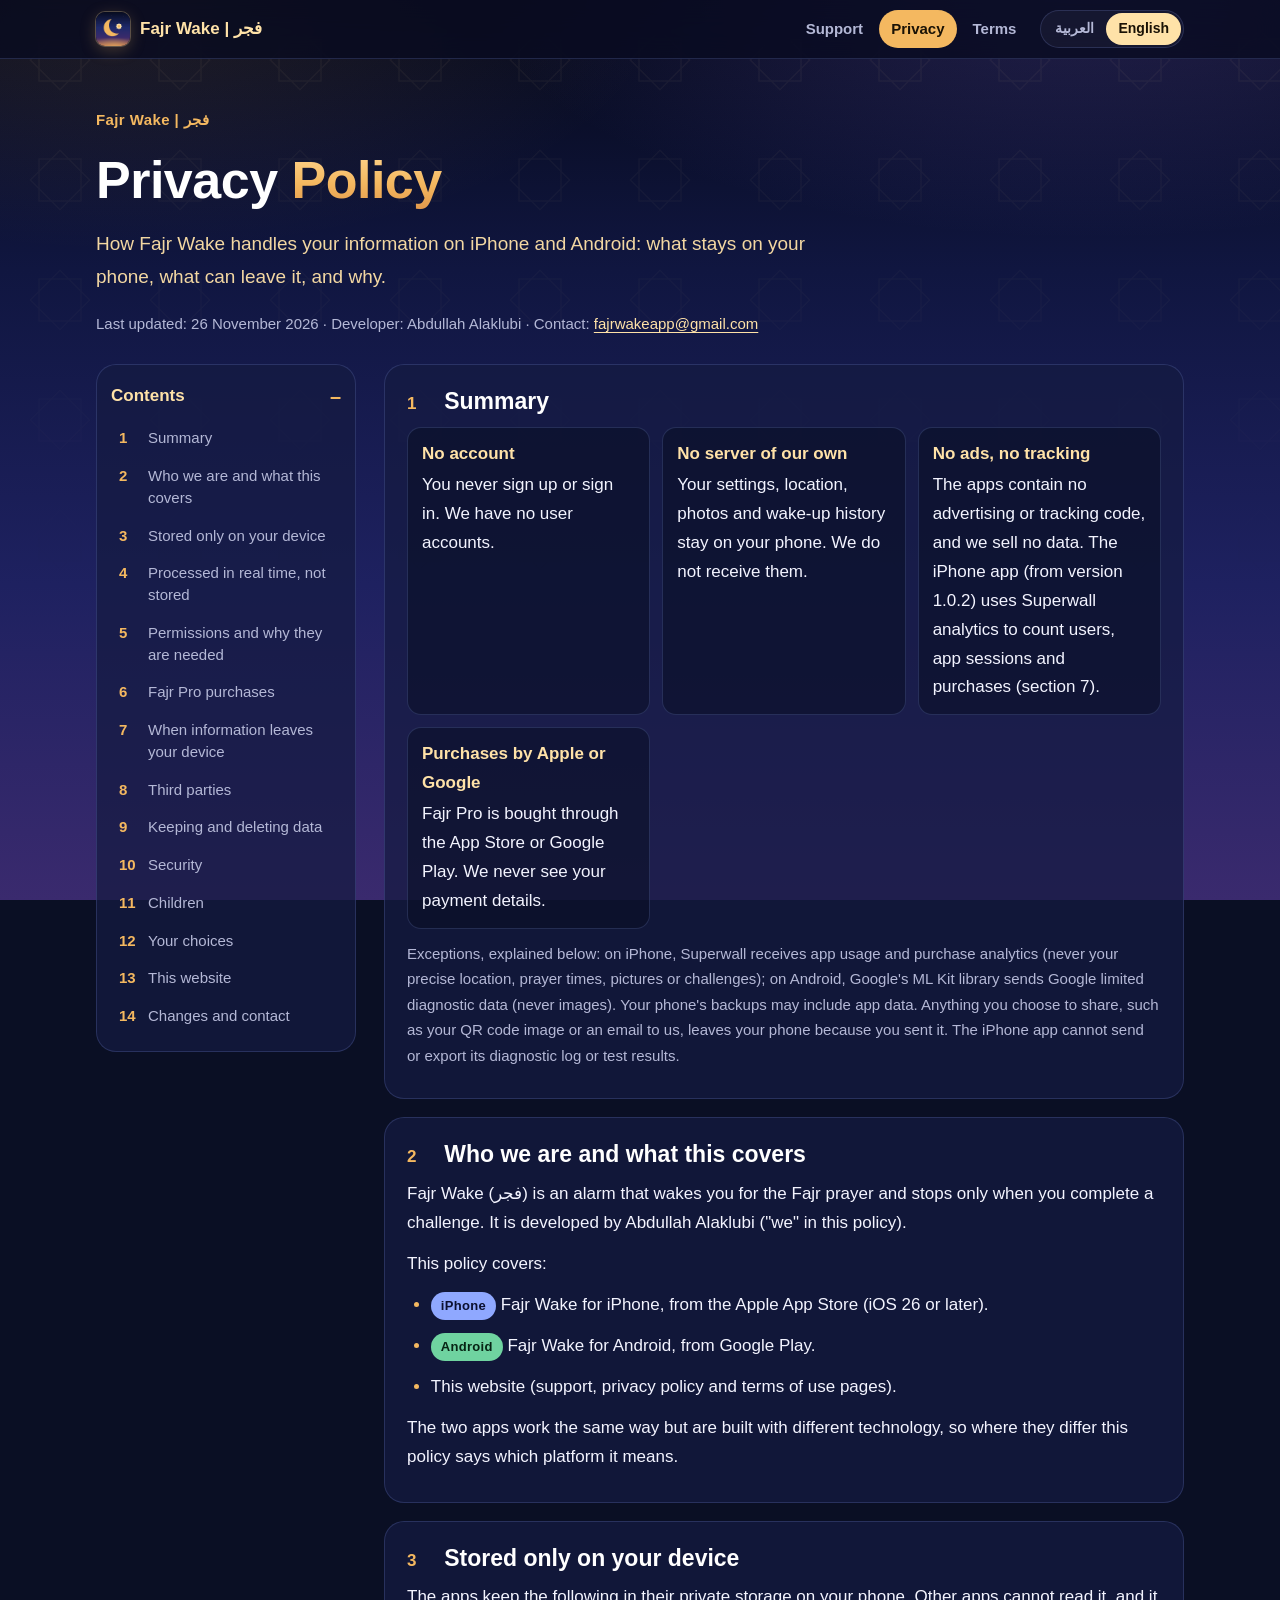
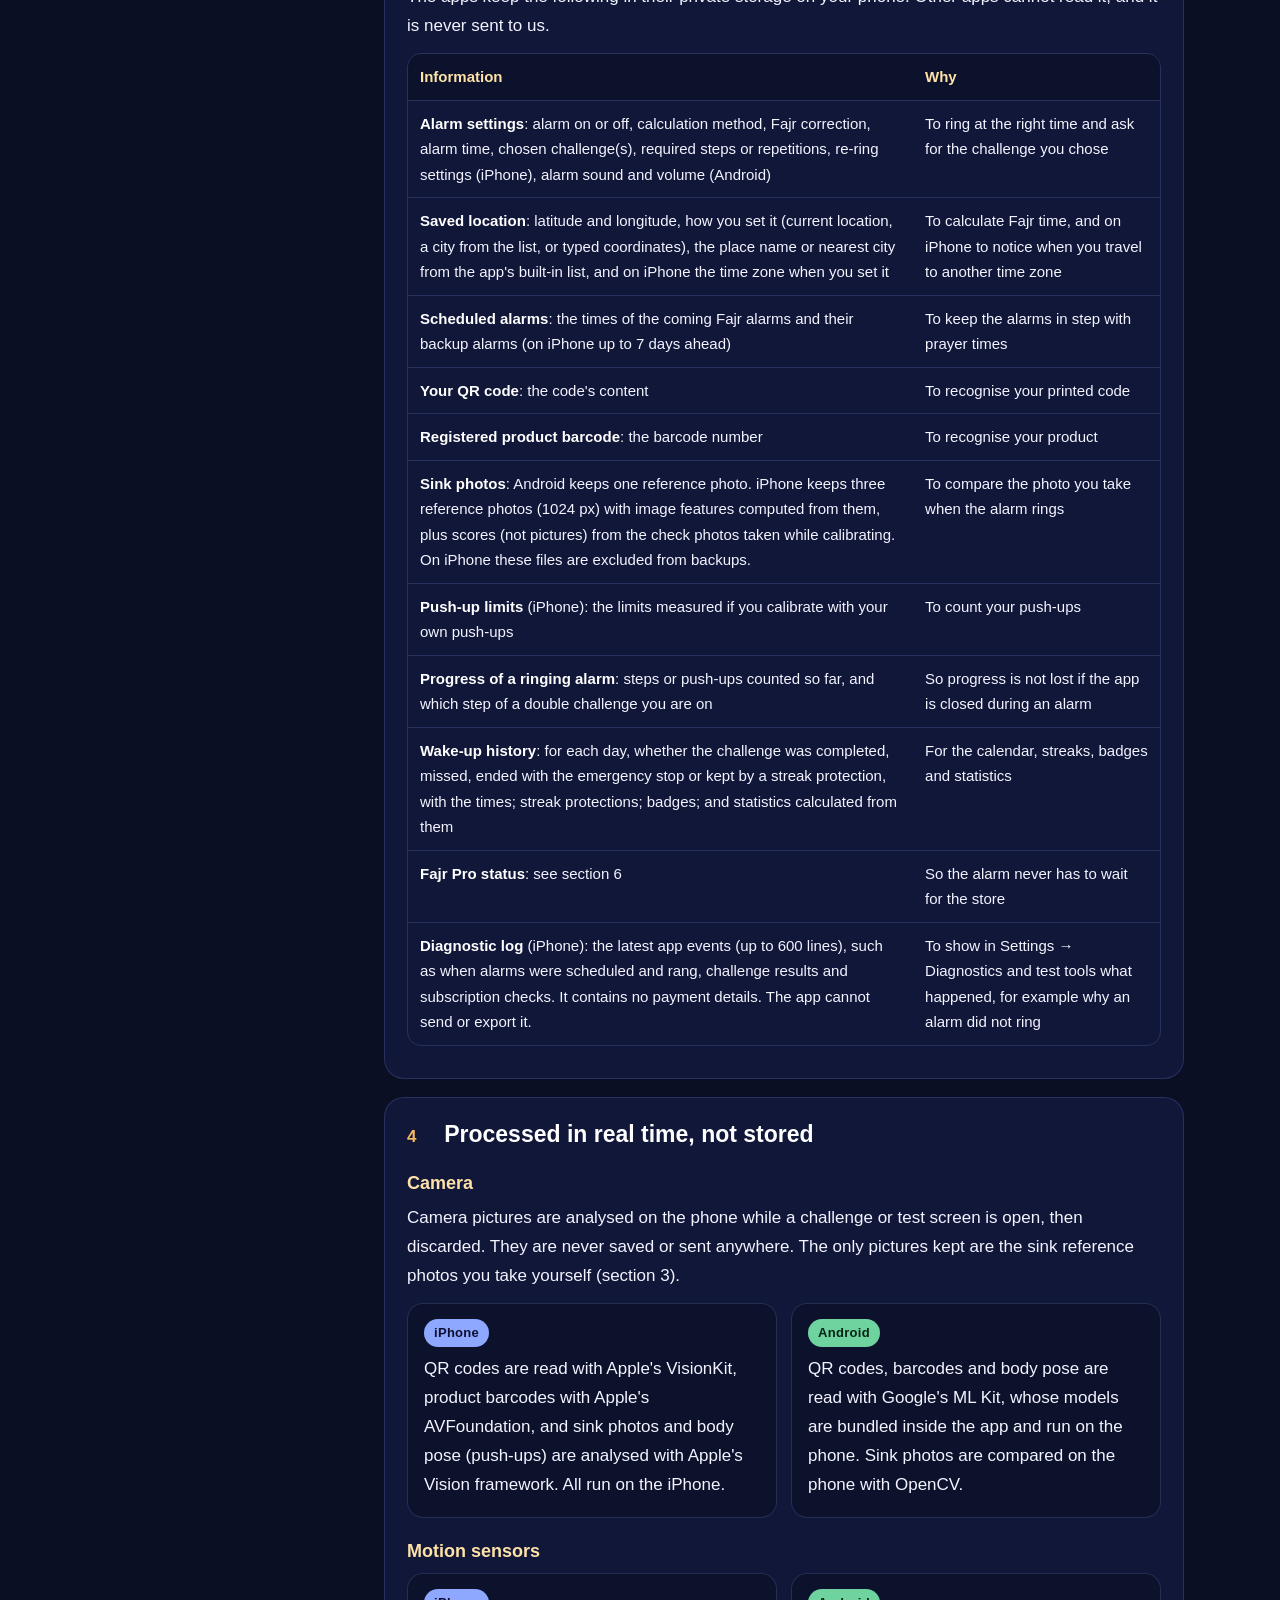
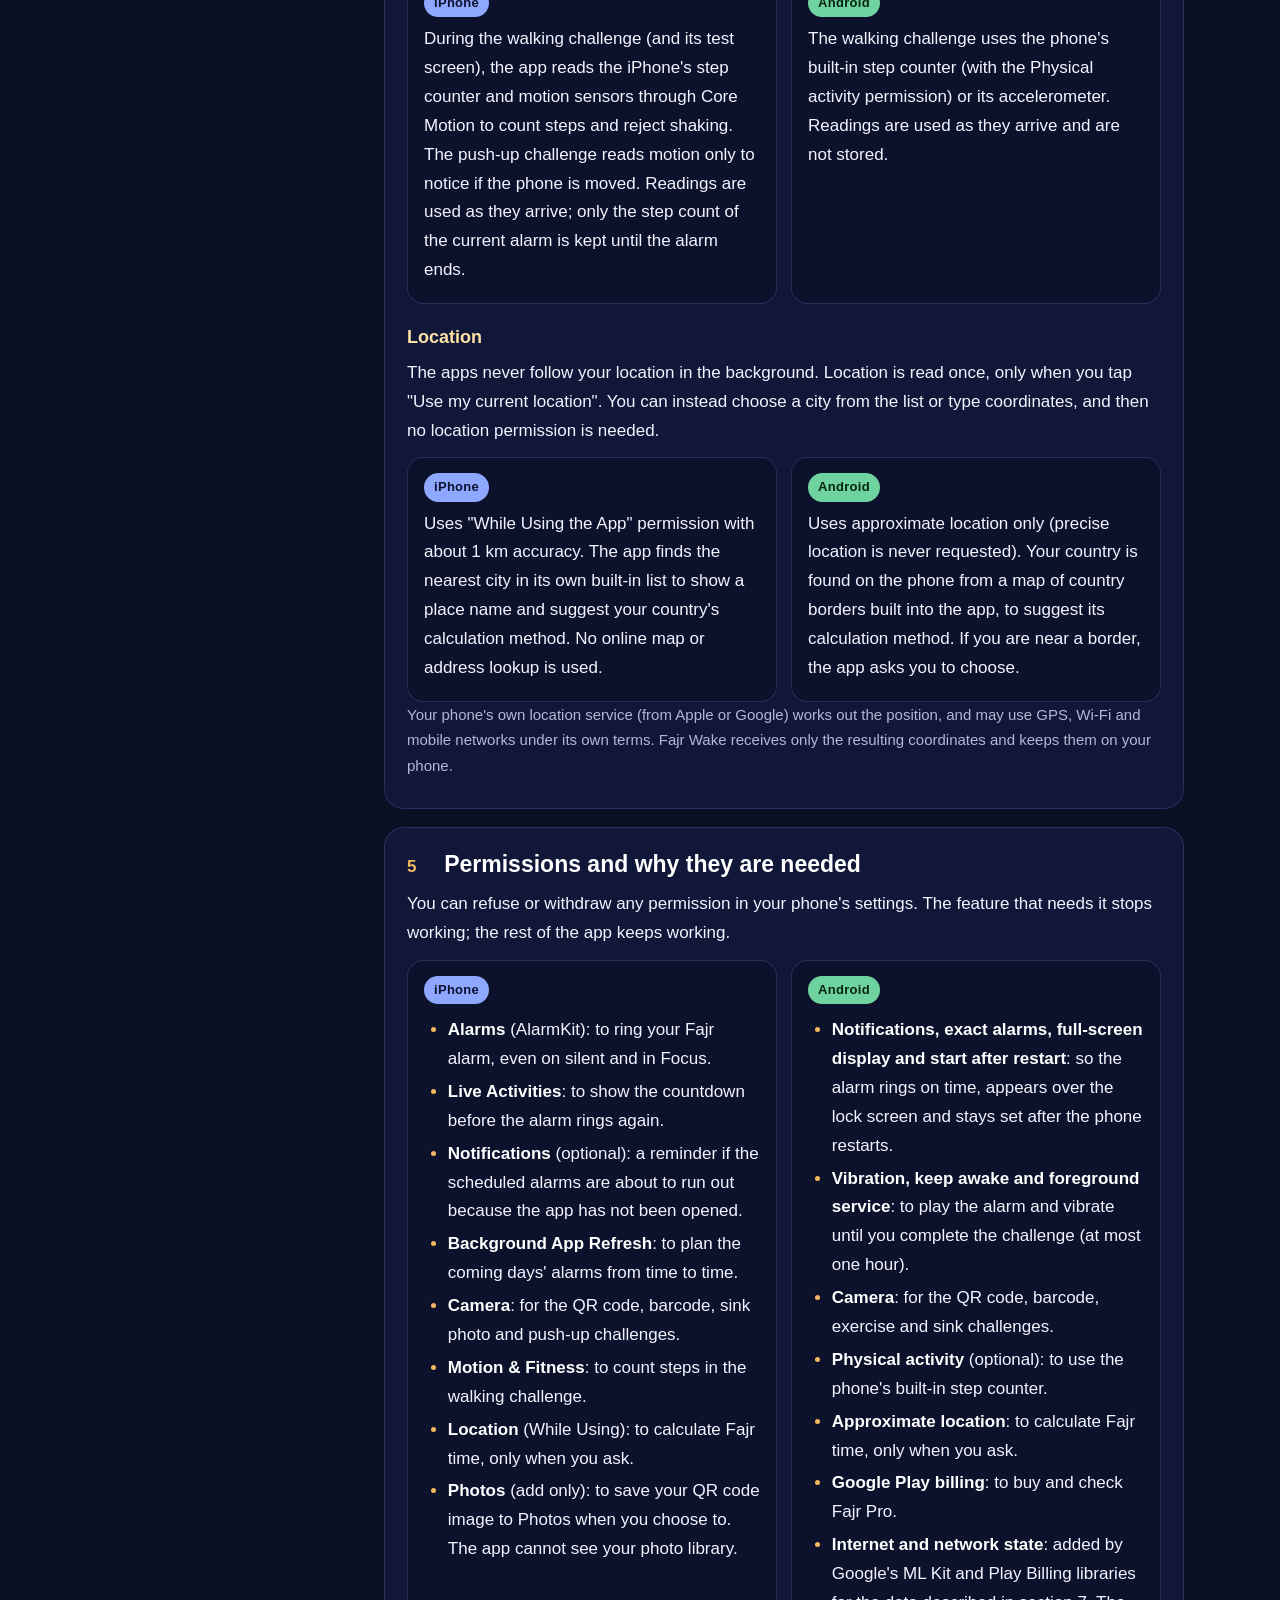
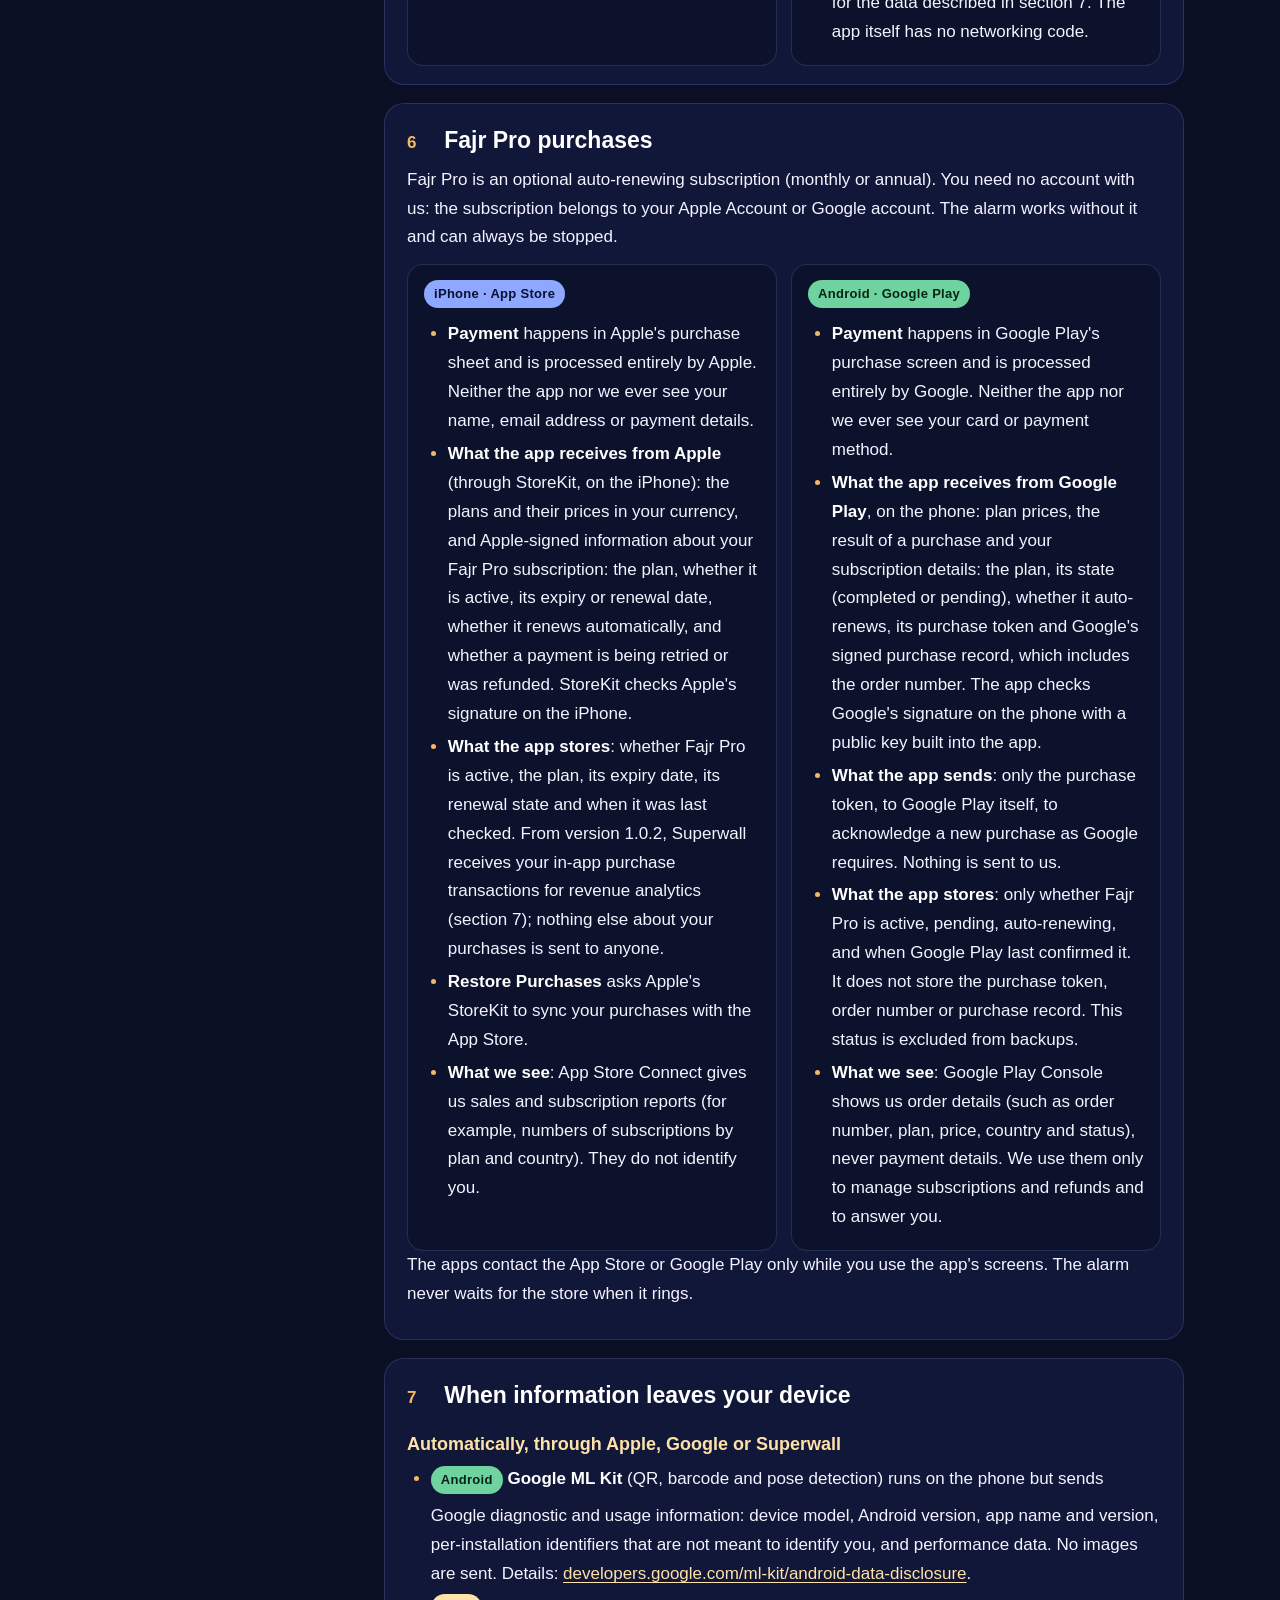
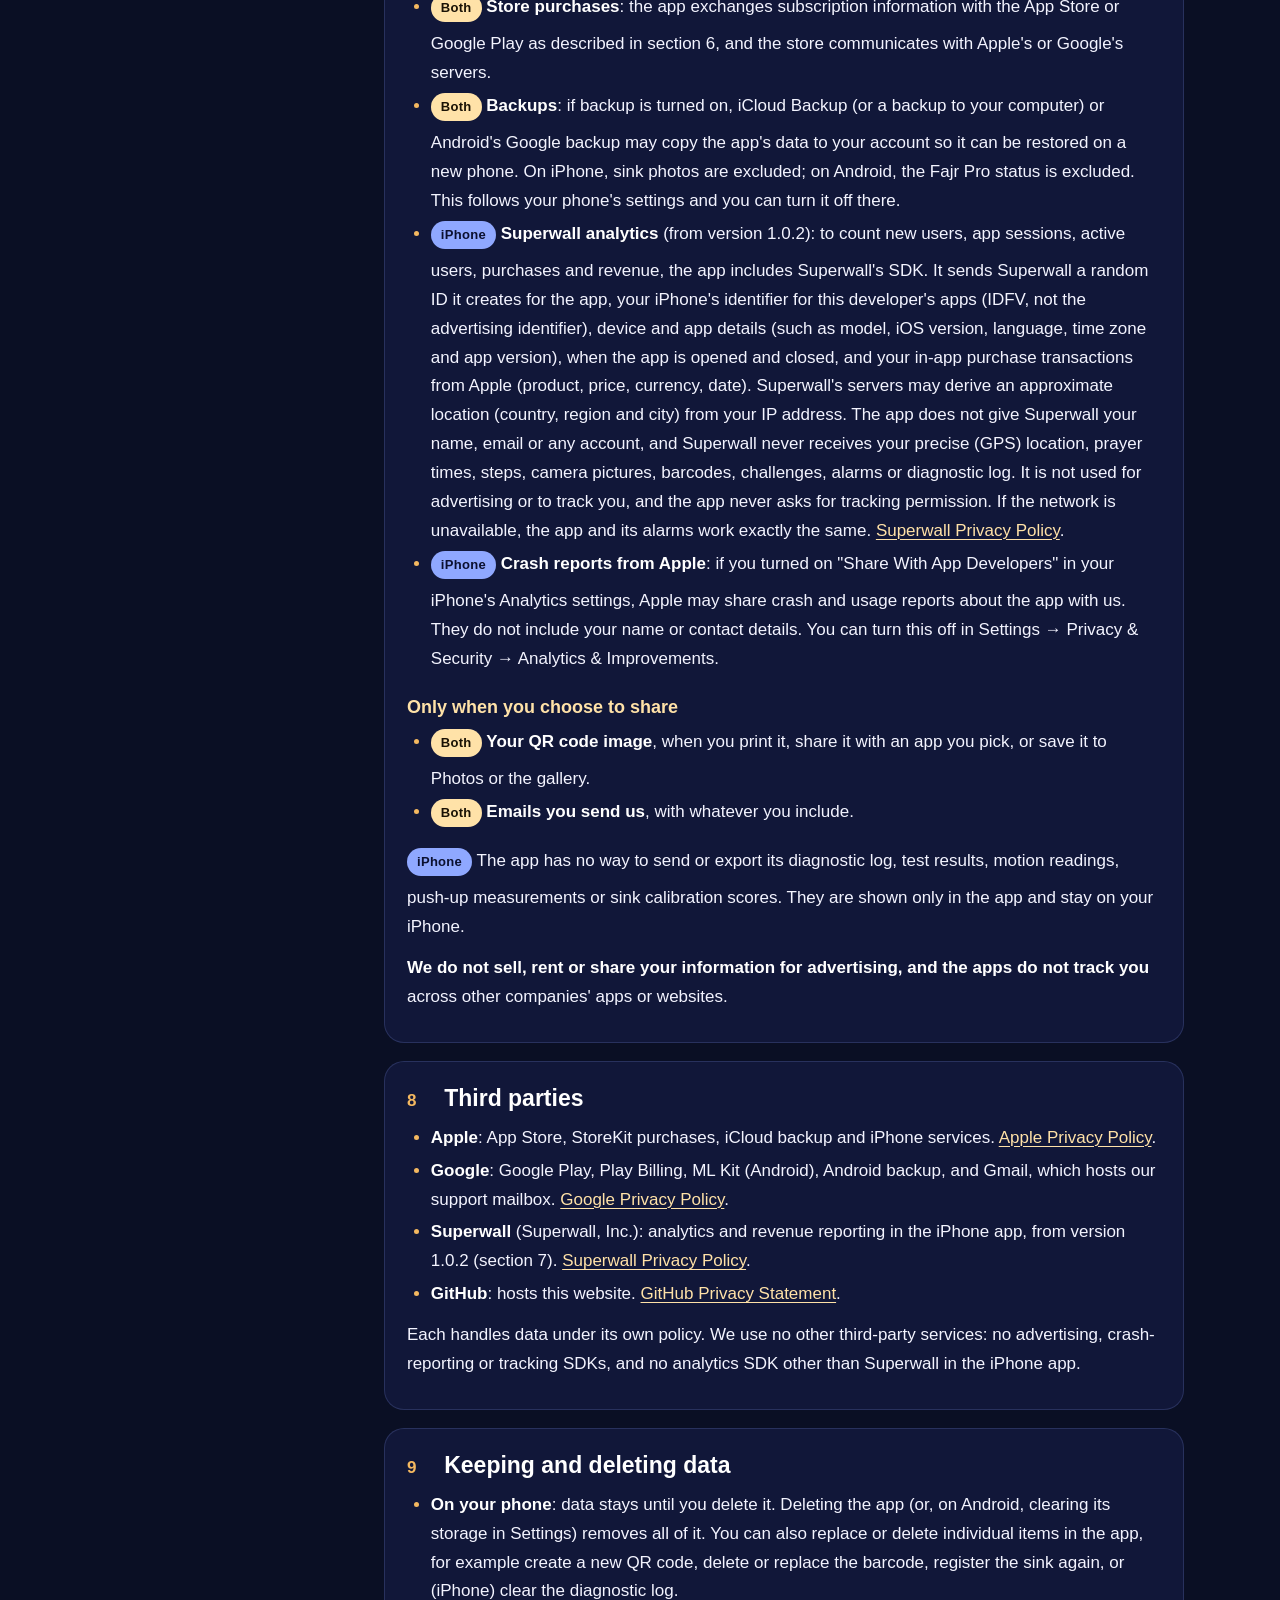
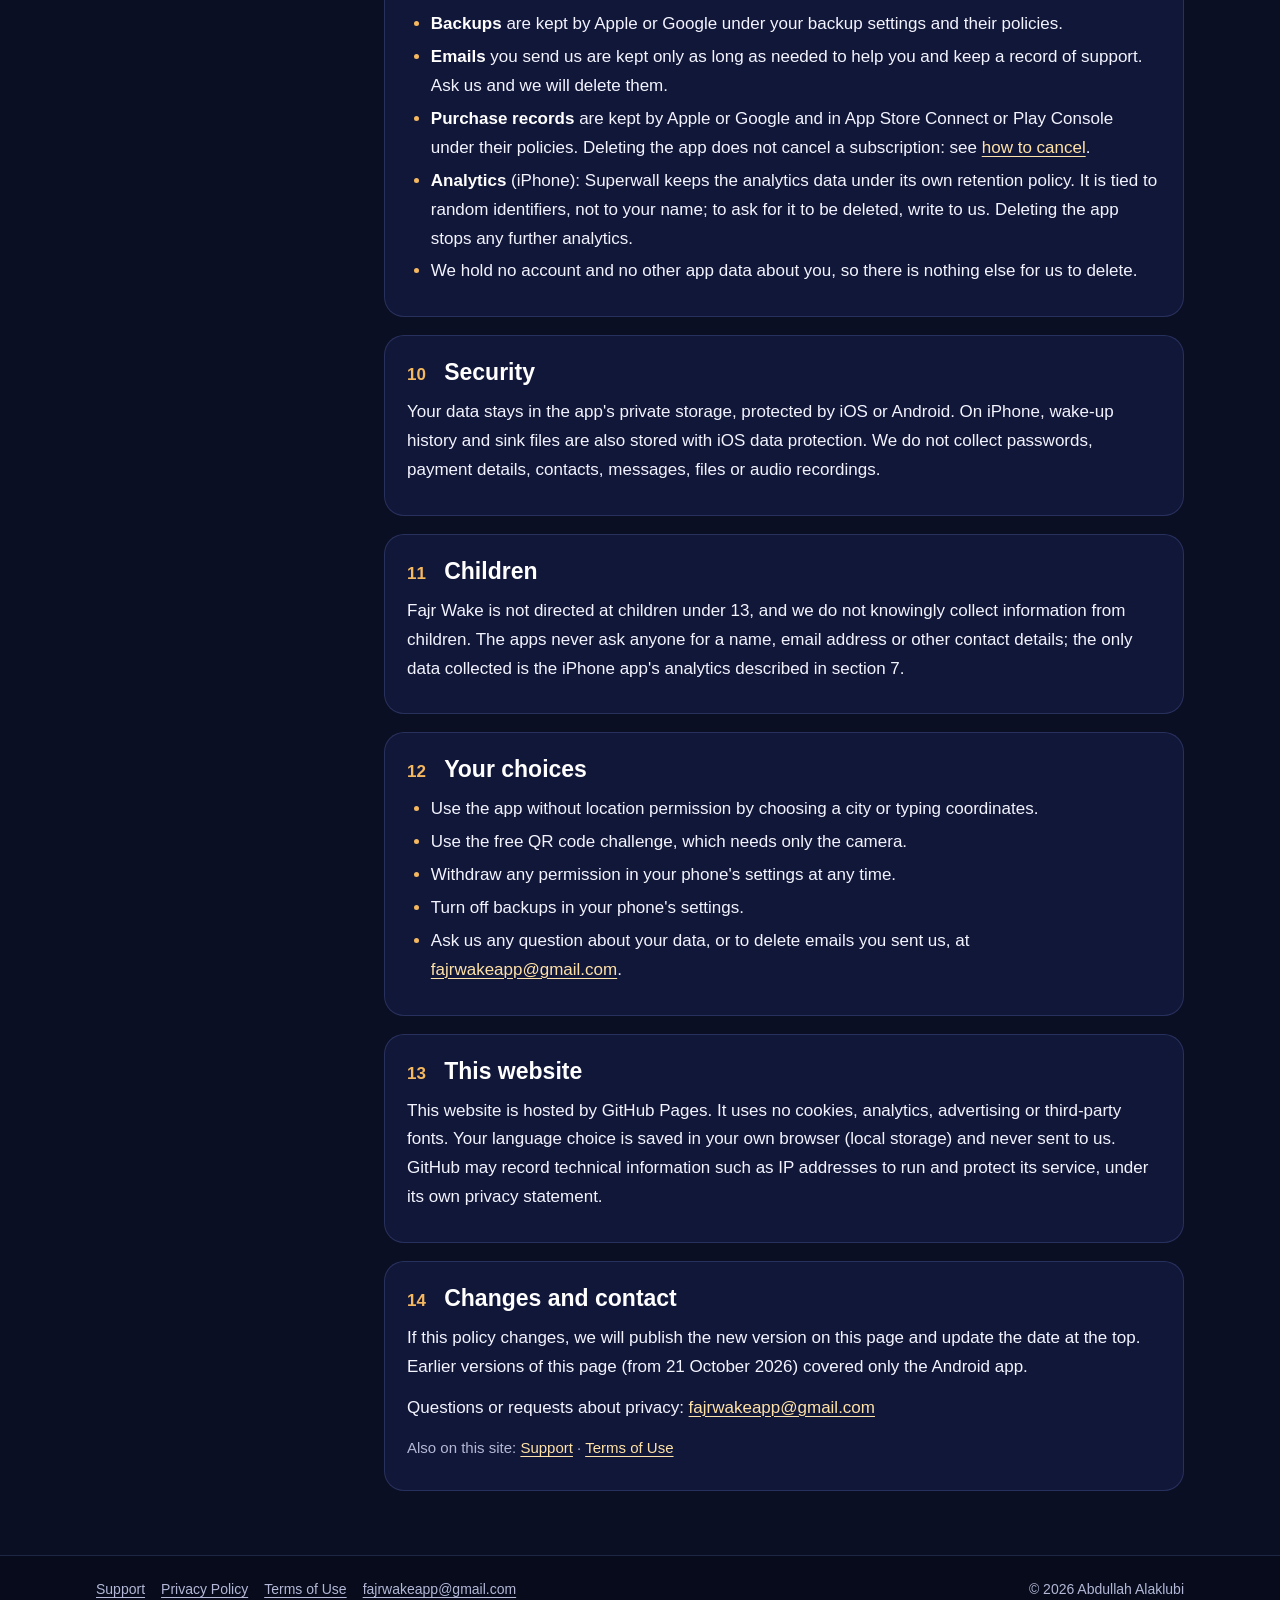
==== commit f8359352: "Privacy policy: Superwall's IP-derived location is country, region and city; never the precise (GPS)" ====
--- a/privacy/index.html
+++ b/privacy/index.html
@@ -70,7 +70,7 @@
     <div><b>No ads, no tracking</b>The apps contain no advertising or tracking code, and we sell no data. The iPhone app (from version 1.0.2) uses Superwall analytics to count users, app sessions and purchases (section 7).</div>
     <div><b>Purchases by Apple or Google</b>Fajr Pro is bought through the App Store or Google Play. We never see your payment details.</div>
   </div>
-  <p class="small muted" style="margin-top:12px">Exceptions, explained below: on iPhone, Superwall receives app usage and purchase analytics (never your location, prayer times, pictures or challenges); on Android, Google's ML Kit library sends Google limited diagnostic data (never images). Your phone's backups may include app data. Anything you choose to share, such as your QR code image or an email to us, leaves your phone because you sent it. The iPhone app cannot send or export its diagnostic log or test results.</p>
+  <p class="small muted" style="margin-top:12px">Exceptions, explained below: on iPhone, Superwall receives app usage and purchase analytics (never your precise location, prayer times, pictures or challenges); on Android, Google's ML Kit library sends Google limited diagnostic data (never images). Your phone's backups may include app data. Anything you choose to share, such as your QR code image or an email to us, leaves your phone because you sent it. The iPhone app cannot send or export its diagnostic log or test results.</p>
 </section>
 
 <section class="card" id="en-scope">
@@ -191,7 +191,7 @@
     <li><span class="pill android">Android</span> <strong>Google ML Kit</strong> (QR, barcode and pose detection) runs on the phone but sends Google diagnostic and usage information: device model, Android version, app name and version, per-installation identifiers that are not meant to identify you, and performance data. No images are sent. Details: <a href="https://developers.google.com/ml-kit/android-data-disclosure">developers.google.com/ml-kit/android-data-disclosure</a>.</li>
     <li><span class="pill both">Both</span> <strong>Store purchases</strong>: the app exchanges subscription information with the App Store or Google Play as described in section 6, and the store communicates with Apple's or Google's servers.</li>
     <li><span class="pill both">Both</span> <strong>Backups</strong>: if backup is turned on, iCloud Backup (or a backup to your computer) or Android's Google backup may copy the app's data to your account so it can be restored on a new phone. On iPhone, sink photos are excluded; on Android, the Fajr Pro status is excluded. This follows your phone's settings and you can turn it off there.</li>
-    <li><span class="pill ios">iPhone</span> <strong>Superwall analytics</strong> (from version 1.0.2): to count new users, app sessions, active users, purchases and revenue, the app includes Superwall's SDK. It sends Superwall a random ID it creates for the app, your iPhone's identifier for this developer's apps (IDFV, not the advertising identifier), device and app details (such as model, iOS version, language, time zone and app version), when the app is opened and closed, and your in-app purchase transactions from Apple (product, price, currency, date). Superwall's servers may derive an approximate region from your IP address. The app does not give Superwall your name, email or any account, and Superwall never receives your location, prayer times, steps, camera pictures, barcodes, challenges, alarms or diagnostic log. It is not used for advertising or to track you, and the app never asks for tracking permission. If the network is unavailable, the app and its alarms work exactly the same. <a href="https://superwall.com/legal/privacy-policy">Superwall Privacy Policy</a>.</li>
+    <li><span class="pill ios">iPhone</span> <strong>Superwall analytics</strong> (from version 1.0.2): to count new users, app sessions, active users, purchases and revenue, the app includes Superwall's SDK. It sends Superwall a random ID it creates for the app, your iPhone's identifier for this developer's apps (IDFV, not the advertising identifier), device and app details (such as model, iOS version, language, time zone and app version), when the app is opened and closed, and your in-app purchase transactions from Apple (product, price, currency, date). Superwall's servers may derive an approximate location (country, region and city) from your IP address. The app does not give Superwall your name, email or any account, and Superwall never receives your precise (GPS) location, prayer times, steps, camera pictures, barcodes, challenges, alarms or diagnostic log. It is not used for advertising or to track you, and the app never asks for tracking permission. If the network is unavailable, the app and its alarms work exactly the same. <a href="https://superwall.com/legal/privacy-policy">Superwall Privacy Policy</a>.</li>
     <li><span class="pill ios">iPhone</span> <strong>Crash reports from Apple</strong>: if you turned on "Share With App Developers" in your iPhone's Analytics settings, Apple may share crash and usage reports about the app with us. They do not include your name or contact details. You can turn this off in Settings → Privacy &amp; Security → Analytics &amp; Improvements.</li>
   </ul>
   <h3>Only when you choose to share</h3>
@@ -303,7 +303,7 @@
     <div><b>بلا إعلانات ولا تتبّع</b>لا يحتوي التطبيقان على أي شيفرة إعلانات أو تتبّع، ولا نبيع أي بيانات. ويستخدم تطبيق الآيفون (من الإصدار 1.0.2) تحليلات Superwall لمعرفة عدد المستخدمين وجلسات الاستخدام والمشتريات (القسم ٧).</div>
     <div><b>الشراء عبر Apple أو Google</b>يُشترى فجر Pro من App Store أو Google Play، ولا نرى بيانات الدفع أبدًا.</div>
   </div>
-  <p class="small muted" style="margin-top:12px">استثناءات موضّحة أدناه: على الآيفون تتلقى Superwall تحليلات الاستخدام والمشتريات (ولا تتلقى أبدًا موقعك أو أوقات الصلاة أو الصور أو التحديات)، وعلى أندرويد ترسل مكتبة ML Kit من Google بيانات تشخيصية محدودة إلى Google (ولا ترسل الصور أبدًا). وقد تتضمن النسخ الاحتياطية لهاتفك بيانات التطبيق. وما تختار مشاركته بنفسك، كصورة رمز QR الخاص بك أو رسالة بريد إلينا، يغادر هاتفك لأنك أرسلته. ولا يستطيع تطبيق الآيفون إرسال سجل التشخيص أو نتائج الاختبارات أو تصديرها.</p>
+  <p class="small muted" style="margin-top:12px">استثناءات موضّحة أدناه: على الآيفون تتلقى Superwall تحليلات الاستخدام والمشتريات (ولا تتلقى أبدًا موقعك الدقيق أو أوقات الصلاة أو الصور أو التحديات)، وعلى أندرويد ترسل مكتبة ML Kit من Google بيانات تشخيصية محدودة إلى Google (ولا ترسل الصور أبدًا). وقد تتضمن النسخ الاحتياطية لهاتفك بيانات التطبيق. وما تختار مشاركته بنفسك، كصورة رمز QR الخاص بك أو رسالة بريد إلينا، يغادر هاتفك لأنك أرسلته. ولا يستطيع تطبيق الآيفون إرسال سجل التشخيص أو نتائج الاختبارات أو تصديرها.</p>
 </section>
 
 <section class="card" id="ar-scope">
@@ -424,7 +424,7 @@
     <li><span class="pill android">أندرويد</span> <strong>مكتبة ML Kit من Google</strong> (مسح QR والباركود وتتبّع وضعية الجسم) تعمل على الهاتف، لكنها ترسل إلى Google معلومات تشخيصية واستخدامية: طراز الجهاز وإصدار أندرويد واسم التطبيق وإصداره ومعرّفات خاصة بالتثبيت لا تهدف إلى تحديد هويتك وبيانات الأداء. ولا تُرسل أي صور. التفاصيل: <a href="https://developers.google.com/ml-kit/android-data-disclosure" class="ltr">developers.google.com/ml-kit/android-data-disclosure</a>.</li>
     <li><span class="pill both">كلاهما</span> <strong>مشتريات المتجر</strong>: يتبادل التطبيق معلومات الاشتراك مع App Store أو Google Play كما في القسم ٦، ويتواصل المتجر مع خوادم Apple أو Google.</li>
     <li><span class="pill both">كلاهما</span> <strong>النسخ الاحتياطي</strong>: إن كان مفعّلًا، فقد ينسخ iCloud (أو النسخ الاحتياطي إلى حاسوبك) أو النسخ الاحتياطي من Google في أندرويد بيانات التطبيق إلى حسابك لاستعادتها على هاتف جديد. على الآيفون تُستثنى صور المغسلة، وعلى أندرويد تُستثنى حالة فجر Pro. يخضع ذلك لإعدادات هاتفك، ويمكنك إيقافه منها.</li>
-    <li><span class="pill ios">آيفون</span> <strong>تحليلات Superwall</strong> (من الإصدار 1.0.2): لمعرفة عدد المستخدمين الجدد وجلسات الاستخدام والمستخدمين النشطين والمشتريات والإيرادات، يتضمن التطبيق مكتبة Superwall. وهي ترسل إلى Superwall معرّفًا عشوائيًا تنشئه للتطبيق، ومعرّف آيفونك الخاص بتطبيقات هذا المطوّر (<span lang="en" dir="ltr">IDFV</span>، وليس معرّف الإعلانات)، وتفاصيل الجهاز والتطبيق (مثل الطراز وإصدار iOS واللغة والمنطقة الزمنية وإصدار التطبيق)، ووقت فتح التطبيق وإغلاقه، ومعاملات مشترياتك داخل التطبيق من Apple (المنتج والسعر والعملة والتاريخ). وقد تستنتج خوادم Superwall منطقة تقريبية من عنوان IP. لا يعطي التطبيق Superwall اسمك ولا بريدك ولا أي حساب، ولا تتلقى Superwall أبدًا موقعك ولا أوقات الصلاة ولا خطواتك ولا صور الكاميرا ولا الباركود ولا التحديات ولا المنبهات ولا سجل التشخيص. ولا يُستخدم ذلك للإعلانات أو لتتبّعك، ولا يطلب التطبيق أبدًا إذن التتبّع. وإن انقطعت الشبكة يعمل التطبيق ومنبهاته كما هي تمامًا. <a href="https://superwall.com/legal/privacy-policy">سياسة خصوصية Superwall</a>.</li>
+    <li><span class="pill ios">آيفون</span> <strong>تحليلات Superwall</strong> (من الإصدار 1.0.2): لمعرفة عدد المستخدمين الجدد وجلسات الاستخدام والمستخدمين النشطين والمشتريات والإيرادات، يتضمن التطبيق مكتبة Superwall. وهي ترسل إلى Superwall معرّفًا عشوائيًا تنشئه للتطبيق، ومعرّف آيفونك الخاص بتطبيقات هذا المطوّر (<span lang="en" dir="ltr">IDFV</span>، وليس معرّف الإعلانات)، وتفاصيل الجهاز والتطبيق (مثل الطراز وإصدار iOS واللغة والمنطقة الزمنية وإصدار التطبيق)، ووقت فتح التطبيق وإغلاقه، ومعاملات مشترياتك داخل التطبيق من Apple (المنتج والسعر والعملة والتاريخ). وقد تستنتج خوادم Superwall موقعًا تقريبيًا (الدولة والمنطقة والمدينة) من عنوان IP. لا يعطي التطبيق Superwall اسمك ولا بريدك ولا أي حساب، ولا تتلقى Superwall أبدًا موقعك الدقيق (GPS) ولا أوقات الصلاة ولا خطواتك ولا صور الكاميرا ولا الباركود ولا التحديات ولا المنبهات ولا سجل التشخيص. ولا يُستخدم ذلك للإعلانات أو لتتبّعك، ولا يطلب التطبيق أبدًا إذن التتبّع. وإن انقطعت الشبكة يعمل التطبيق ومنبهاته كما هي تمامًا. <a href="https://superwall.com/legal/privacy-policy">سياسة خصوصية Superwall</a>.</li>
     <li><span class="pill ios">آيفون</span> <strong>تقارير الأعطال من Apple</strong>: إن فعّلت «المشاركة مع مطوّري التطبيقات» في إعدادات التحليلات في الآيفون، فقد تشاركنا Apple تقارير الأعطال والاستخدام الخاصة بالتطبيق، ولا تتضمن اسمك أو بيانات تواصلك. يمكنك إيقاف ذلك من الإعدادات ← الخصوصية والأمن ← التحليلات والتحسينات.</li>
   </ul>
   <h3>فقط عندما تختار المشاركة</h3>
